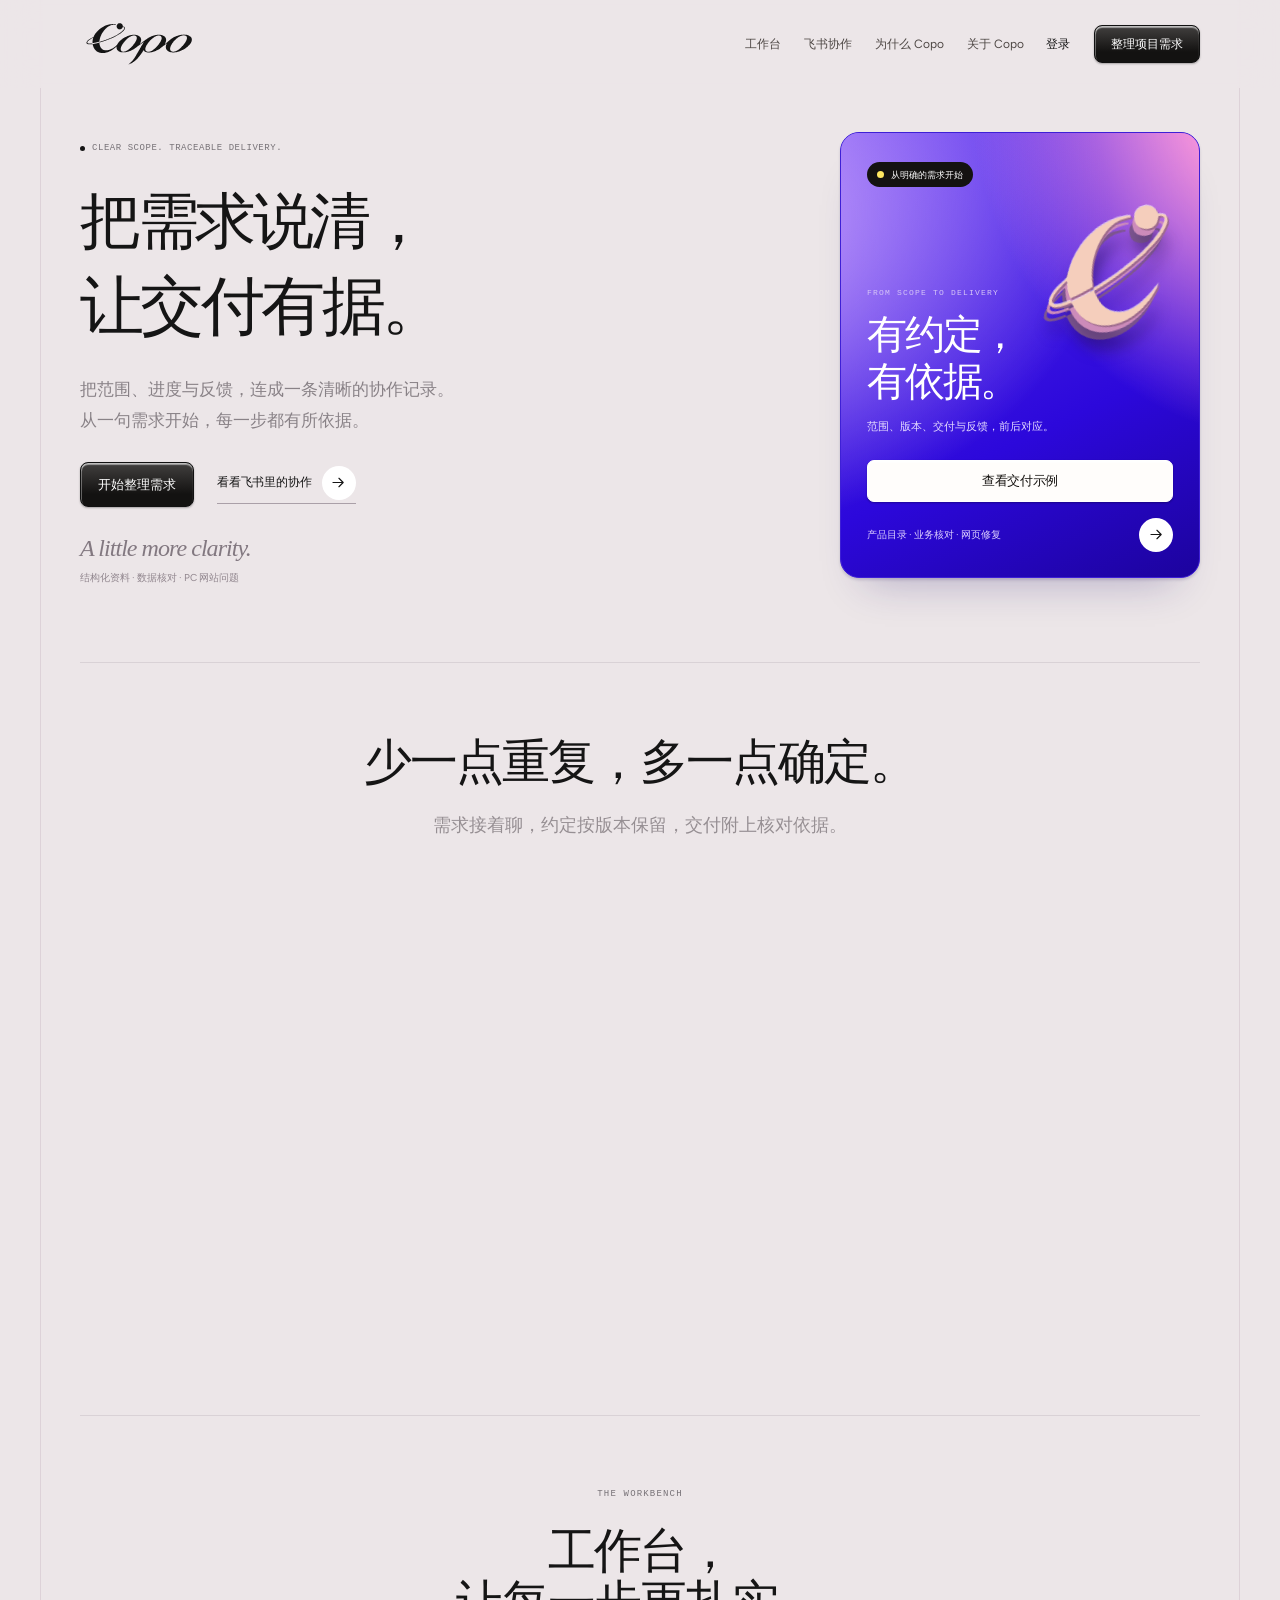
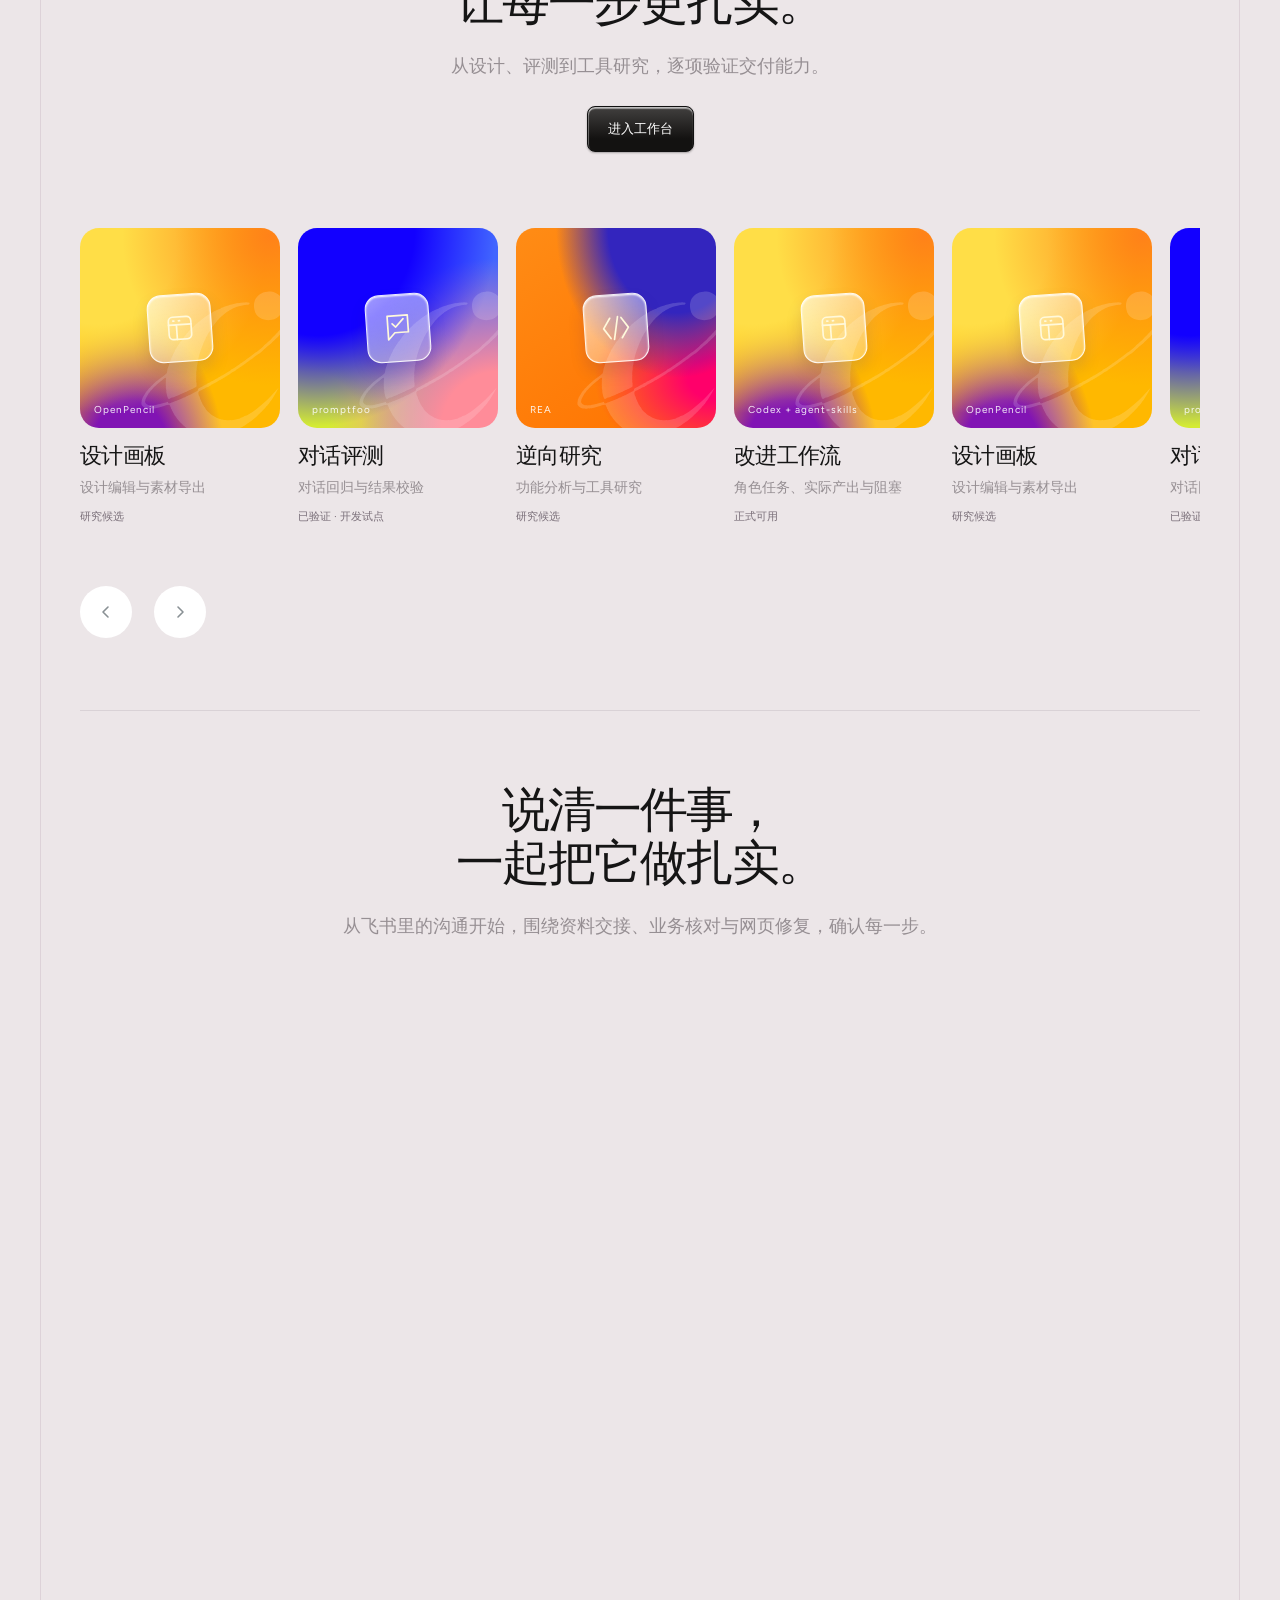
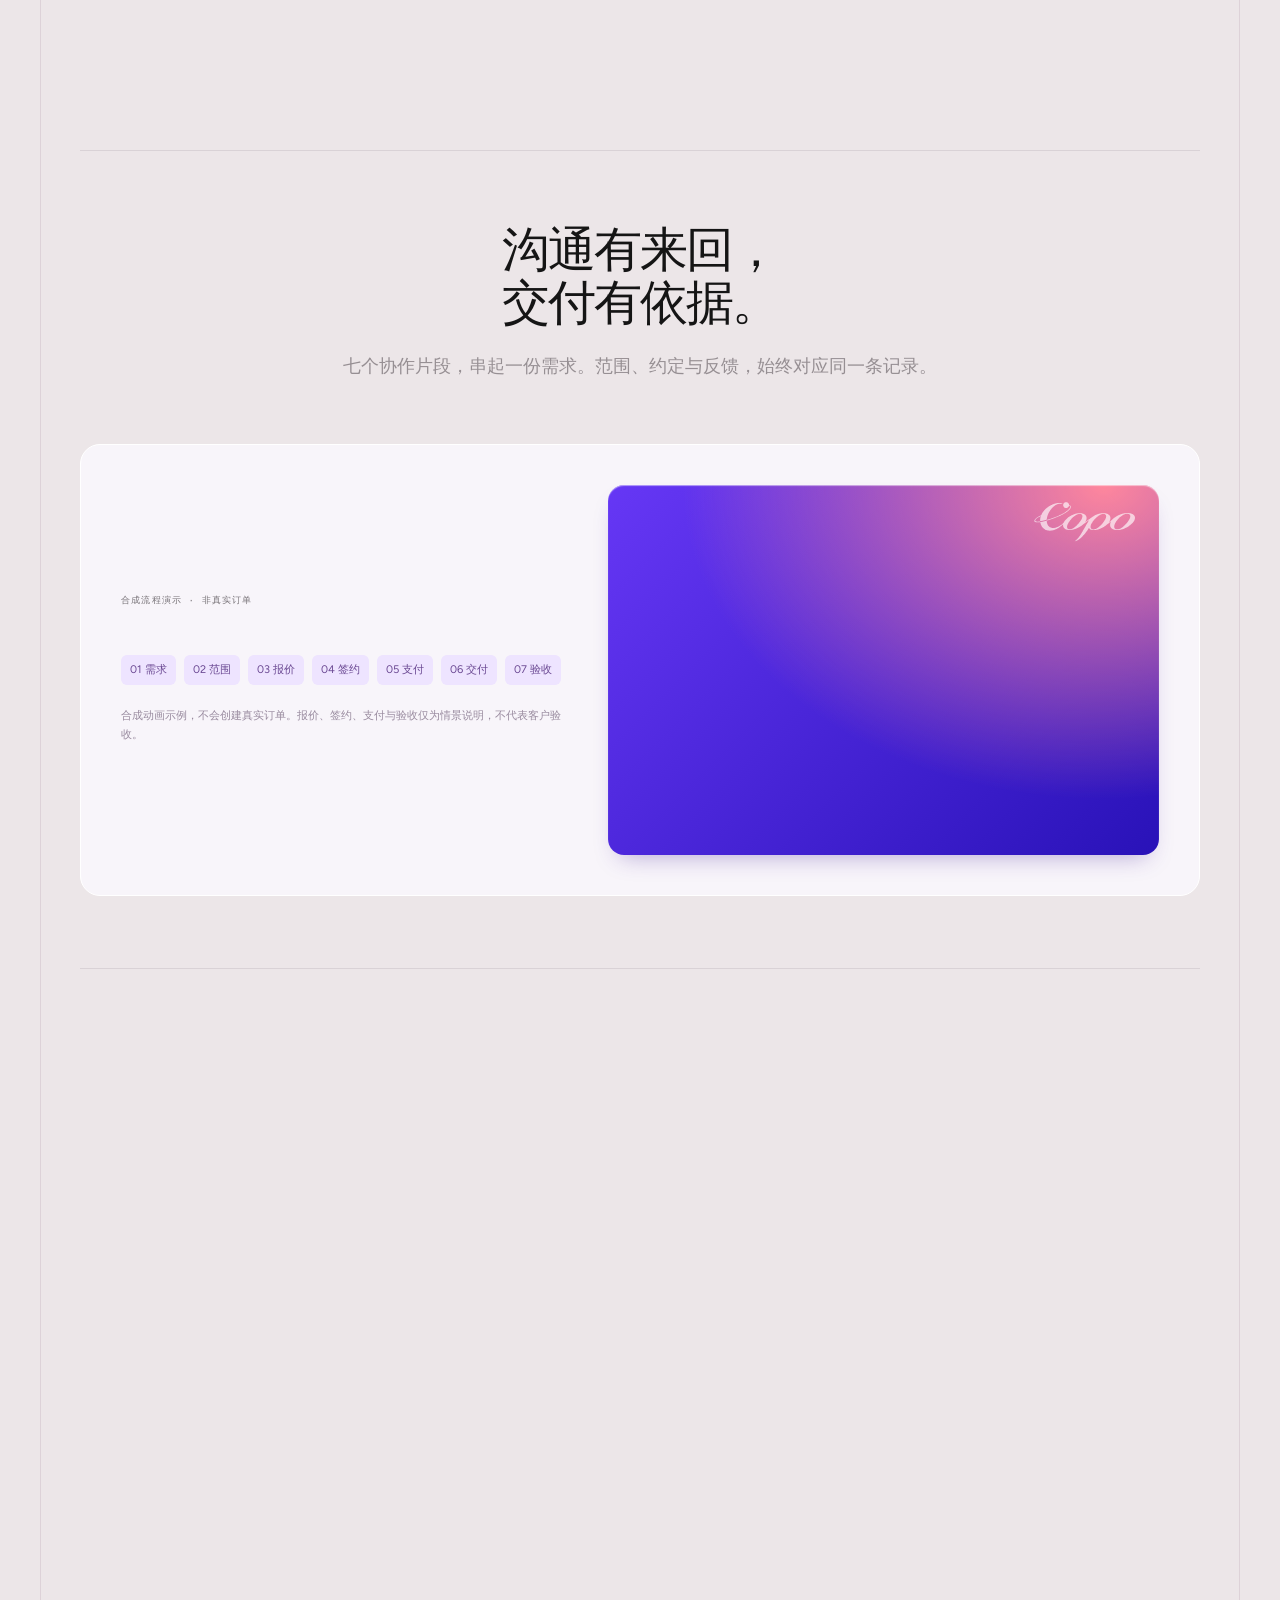
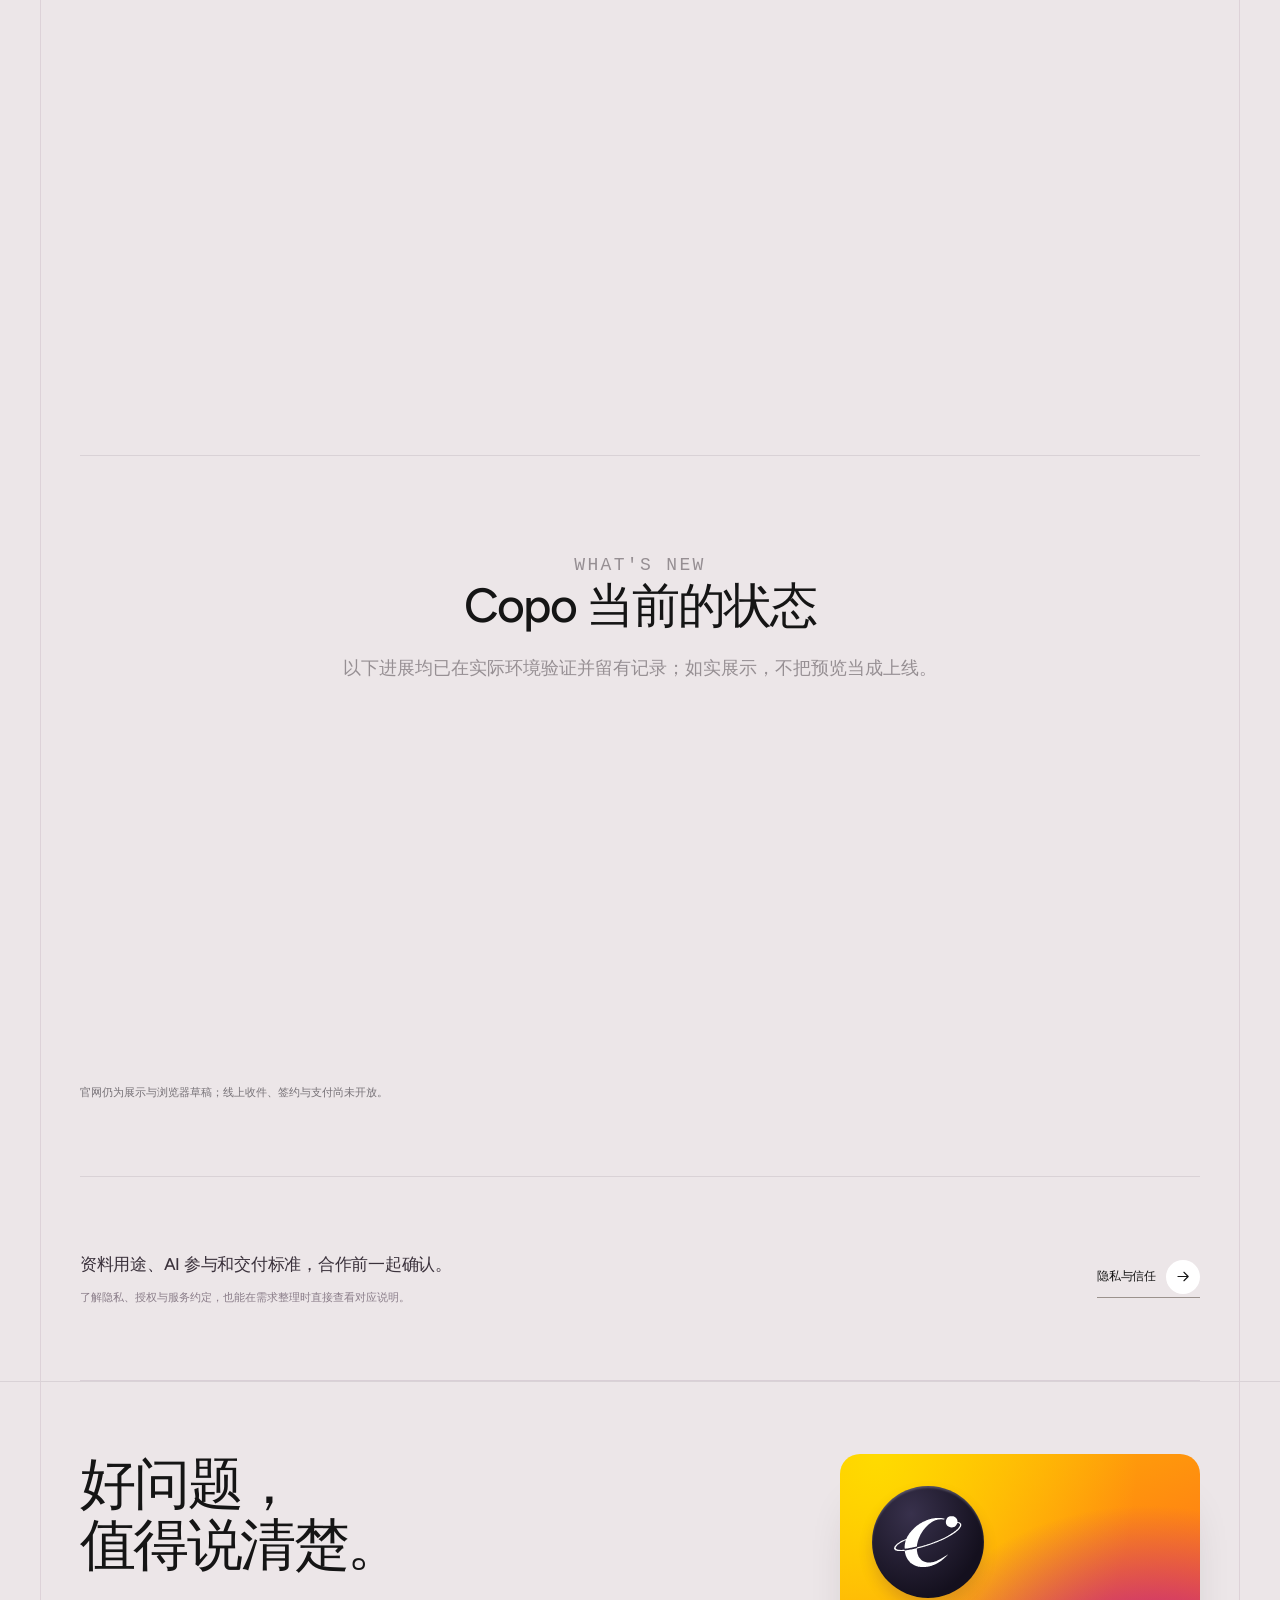
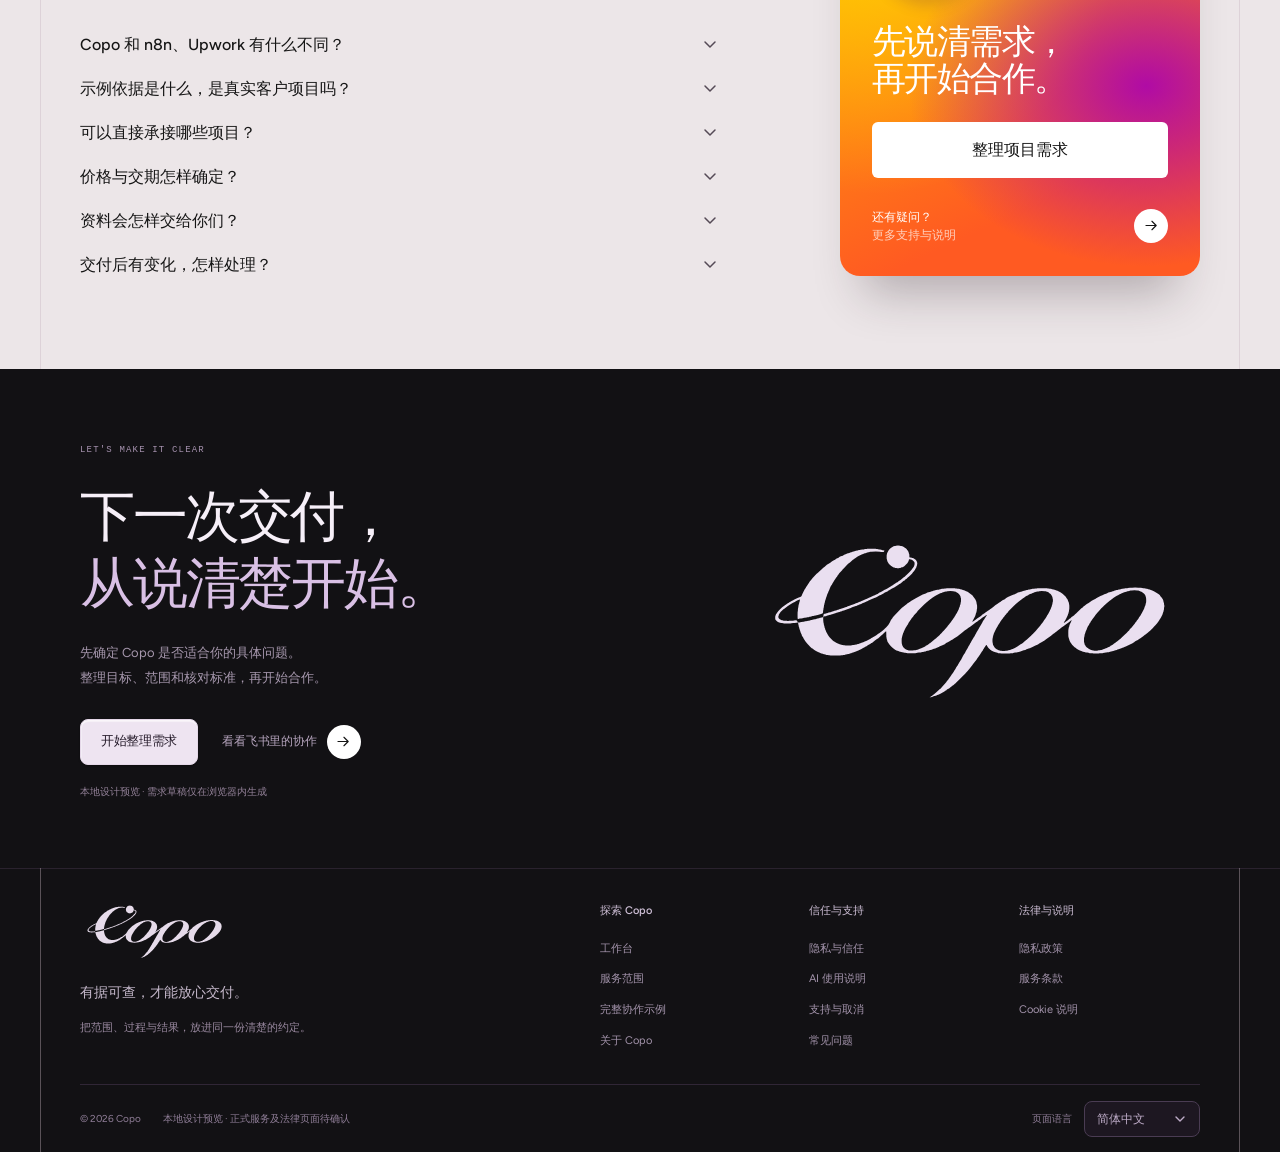
==== index.html @ 4f3a06bd "官网机器人隔离打磨副本首轮发布：防收录随机仓" ====
<!doctype html>
<html lang="zh-CN">
<head>
  <meta charset="utf-8">
  <meta name="viewport" content="width=device-width, initial-scale=1">
  <meta name="description" content="在飞书里澄清需求、确认范围、跟进交付与反馈。了解 Copo 的基本功能、协作优势与专业交接示例。">
  <meta name="referrer" content="no-referrer">
  <meta name="robots" content="noindex, nofollow">
  <meta name="theme-color" content="#ece6e8">
  <meta http-equiv="Content-Security-Policy" content="default-src 'none'; script-src 'self'; style-src 'self'; font-src data:; img-src 'self'; connect-src 'self'; form-action 'none'; base-uri 'none'; object-src 'none'">
  <title>Copo · 从需求，到可核对的交付</title>
  <link rel="icon" href="favicon.svg?v=lunar-20261014" type="image/svg+xml">
  <link rel="stylesheet" href="tokens.css">
  <link rel="stylesheet" href="website.css">
  <script src="website-copy.js" defer></script>
  <script src="workbench-catalog.js" defer></script>
  <script src="website.js" defer></script>
  <script src="robot.js" defer></script>
  <link rel="stylesheet" href="robot-motion.css">
  <script src="robot-motion.js" defer></script>
  <script src="website-robot.js" defer></script>
</head>
<body data-page="home">
  <a class="skip-link" href="#main">跳到主要内容</a>
  <header id="site-header"></header>
  <main id="main" tabindex="-1"></main>
  <footer id="site-footer"></footer>
  <noscript><p>请启用 JavaScript 查看交互预览。此页面不会上传资料。</p></noscript>
</body>
</html>
---- tokens.css ----
/* Copo 共享设计令牌 · 唯一源文件（界面重设计方案 §5.1）
 *
 * 语义变量只定义名称与回退值；站点主题赋值由各站点主题文件完成：
 *   - 管理台：life/web/console.css（绿色工具风，值迁移自 style.css）
 *   - 官网：life/website/website.css（paper/ink 编辑风）
 *   - 工作台：life/workbench/web/workbench.css（阶段 6 改引本文件）
 * 路由暴露：管理台 /assets/tokens.css、官网 /tokens.css（白名单）、工作台复用 /assets/tokens.css。
 * 旧变量名别名仅为兼容期保留；全部页面切换到新层后删除别名块（打磨计划阶段 6）。 */

:root {
  /* 形状与层次 */
  --copo-radius: 10px;
  --copo-radius-lg: 16px;
  --copo-shadow: 0 10px 32px rgba(32, 46, 43, 0.026);

  /* 字与间距（4/8/12/16/24/32） */
  --copo-font:
    -apple-system, BlinkMacSystemFont, "PingFang SC", "Segoe UI",
    "Microsoft YaHei", sans-serif;
  --copo-space-1: 4px;
  --copo-space-2: 8px;
  --copo-space-3: 12px;
  --copo-space-4: 16px;
  --copo-space-5: 24px;
  --copo-space-6: 32px;

  /* 语义色（回退值=管理台当前值；站点主题文件显式赋值覆盖） */
  --copo-bg: #f5f6f2;
  --copo-surface: #ffffff;
  --copo-ink: #202e2b;
  --copo-muted: #77807a;
  --copo-line: #e1e5dc;
  --copo-accent: #246b54;
  --copo-accent-soft: #e7f2e9;
  --copo-ok: #246b54;
  --copo-warn: #956b27;
  --copo-danger: #a34d41;

  /* 断点参考（CSS 变量不可用于媒体查询，仅供文档说明）：
     主断点 900px；管理台次级 560px、宽屏 1600px；官网保留 900/380。 */
}

/* 兼容别名：旧变量名 → 语义令牌。
 * 本文件先于旧样式层加载，旧层内同名声明会按原值生效；别名服务于
 * 只加载新层的改造页（打磨计划阶段 4 起逐页切换）。 */
:root {
  --bg: var(--copo-bg);
  --paper: var(--copo-surface);
  --ink: var(--copo-ink);
  --muted: var(--copo-muted);
  --line: var(--copo-line);
  --green: var(--copo-accent);
  --mint: var(--copo-accent-soft);
  --amber: var(--copo-warn);
  --red: var(--copo-danger);
  --shadow: var(--copo-shadow);
}
---- website.css ----
:root {
  --paper: #ece8e7;
  --ink: #131211;
  --muted: #65605e;
  --line: #d8d2cf;
  --surface: #e5e0de;
  --accent: #4821be;
  --accent-soft: #e9e0fb;
  --button: #141313;
  --radius: 22px;
  --display-serif: "Iowan Old Style", "Baskerville", "Songti SC", "STSong", Georgia, serif;
  font-family: "PingFang SC", "Microsoft YaHei", -apple-system, BlinkMacSystemFont, "Segoe UI", sans-serif;
  color: var(--ink);
  background: var(--paper);
  font-synthesis: none;
  line-height: 1.7;
  -webkit-font-smoothing: antialiased;
  scroll-behavior: smooth;
  scroll-padding-top: 104px;
}
* { box-sizing: border-box; }
body { margin: 0; min-width: 900px; }
button, input, textarea, select { font: inherit; }
button, a, input, textarea, select, summary { -webkit-tap-highlight-color: transparent; }
a { color: inherit; text-decoration: none; }
button, summary { cursor: pointer; }
button { color: inherit; }
button:disabled { cursor: default; }
p, h1, h2, h3, h4 { margin: 0; }
h1, h2, h3, h4 { font-weight: 600; }
p { text-wrap: pretty; }
svg { display: block; }
::selection { background: #e6e1ff; color: var(--ink); }
:focus-visible { outline: 3px solid #a99cff; outline-offset: 4px; }
[hidden] { display: none !important; }
.sr-only { position: absolute; width: 1px; height: 1px; padding: 0; margin: -1px; overflow: hidden; clip: rect(0, 0, 0, 0); white-space: nowrap; border: 0; }
.skip-link { position: fixed; left: 24px; top: -100px; z-index: 20; padding: 12px 20px; background: var(--button); color: white; }
.skip-link:focus { top: 10px; }
.container { width: calc(100% - 112px); max-width: 1240px; margin-inline: auto; }
.section-space { padding-block: 88px; }
.eyebrow, .small-label { font-size: 11px; font-weight: 500; letter-spacing: .11em; line-height: 1.5; }
.eyebrow { margin-bottom: 22px; color: var(--muted); }
h2 { font-size: clamp(31px, 2.8vw, 39px); line-height: 1.45; letter-spacing: -.035em; }
.fine { color: var(--muted); font-size: 12px; line-height: 1.8; }
.button { display: inline-flex; align-items: center; justify-content: center; gap: 24px; min-height: 46px; padding: 11px 20px; border: 1px solid var(--button); border-radius: 7px; color: white; background: var(--button); font-size: 14px; font-weight: 500; white-space: nowrap; transition: background .18s, border-color .18s; }
.button:hover { background: #11121a; border-color: #11121a; }
.button-outline { color: #464955; border-color: #dddfe7; background: #fff; }
.button-outline:hover { background: var(--surface); border-color: #c7c9d4; }
.button span[aria-hidden] { font-size: 18px; font-weight: 400; }
.text-link { display: inline-flex; align-items: center; gap: 16px; font-size: 14px; font-weight: 500; padding-bottom: 3px; border-bottom: 1px solid #d2d3de; transition: color .18s; }
.text-link:hover { color: var(--accent); border-color: var(--accent); }
.text-link span { font-size: 19px; }
.brand { display: inline-flex; align-items: center; gap: 8px; font-family: -apple-system, BlinkMacSystemFont, "Segoe UI", sans-serif; font-size: 28px; line-height: 1; font-weight: 650; letter-spacing: -1.2px; }
.brand svg { width: 33px; height: 33px; }
.site-console-link { display: inline-flex; align-items: center; gap: 6px; font-size: 13px; white-space: nowrap; }
.site-console-link:hover { color: var(--accent); }
.site-console-link[aria-current="page"] { color: var(--accent); }
.site-login-link { padding: 8px 4px; font-size: 12px; white-space: nowrap; }
.site-login-link:hover, .site-login-link[aria-current="page"] { color: var(--accent); text-decoration: underline; text-underline-offset: 5px; }
.site-login { display: grid; grid-template-columns: minmax(0, 1fr) 420px; gap: 64px; align-items: start; padding-block: 26px 88px; min-height: calc(100vh - 88px); }
/* 统一的二级页返回条：内容页由 website.js 注入，登录页写在静态标记里，样式一致。 */
.page-back { margin: 0; padding-top: 26px; font-size: 13px; }
.page-back a { display: inline-flex; align-items: center; gap: 8px; color: var(--muted); }
.page-back a::before { content: "←"; }
.page-back a:hover { color: var(--ink); }
.page-back + .inner-hero, .page-back + .legal-hero { padding-top: 40px; }
.site-login > .page-back { padding-top: 0; margin-bottom: 34px; }
.site-login-intro h1 { font-size: clamp(36px, 3.6vw, 52px); line-height: 1.4; letter-spacing: -.04em; white-space: pre-line; }
.site-login-description { max-width: 390px; margin-block: 24px 32px; color: var(--muted); font-size: 15px; line-height: 1.9; }
.site-login-card { padding: 32px; border: 1px solid var(--line); border-radius: var(--radius); background: #fff; box-shadow: 0 16px 48px #23242f06; }
.site-login-badge { display: inline-block; padding: 3px 8px; border-radius: 4px; background: var(--accent-soft); color: var(--accent); font-size: 12px; }
.site-login-card h2 { margin-block: 18px 8px; font-size: 24px; line-height: 1.5; }
.site-login-card .login-intro, .site-login-card .login-status { margin-bottom: 24px; color: var(--muted); font-size: 13px; line-height: 1.8; }
.site-login-card label { display: block; margin-bottom: 8px; font-size: 13px; font-weight: 500; }
.site-login-card input { display: block; width: 100%; min-height: 44px; margin-bottom: 20px; padding: 10px 12px; border: 1px solid #d9d9e2; border-radius: 7px; color: var(--ink); background: #fff; font: inherit; font-size: 14px; }
.site-login-card input:disabled { background: var(--surface); }
.site-login-card .login-button { width: 100%; min-height: 44px; padding: 10px 16px; border: 1px solid var(--button); border-radius: 7px; color: #fff; background: var(--button); font: inherit; font-size: 14px; cursor: pointer; }
.site-login-card .login-button:hover:not(:disabled) { background: #11121a; }
.site-login-card .login-button:disabled { opacity: .65; cursor: not-allowed; }
.site-login-card .login-button.secondary { color: var(--ink); background: #fff; border-color: var(--line); }
.site-login-card .login-button.secondary:hover:not(:disabled) { background: var(--surface); }
.site-login-card .login-setup { margin-top: 20px; }
.site-login-card .login-setup p { margin: 0; font-size: 12px; line-height: 1.8; color: #70666e; overflow-wrap: anywhere; }
.site-login-card .login-recheck { margin-top: 6px; padding: 0; border: 0; background: transparent; color: #4e4058; font: inherit; font-size: 12px; text-decoration: underline; text-underline-offset: 4px; cursor: pointer; }
.site-login-card .login-recheck:hover { color: #171219; }
.site-login-card .login-recheck:disabled { opacity: .6; cursor: wait; }
.site-login-card .login-error, .site-login-card .login-status.is-error { color: #a43e38; font-size: 13px; line-height: 1.8; margin-bottom: 16px; }
.site-login-card .login-footnote { margin-top: 24px; padding-top: 20px; border-top: 1px solid var(--line); font-size: 12px; color: var(--muted); }
#site-header { position: sticky; top: 0; z-index: 10; background: rgba(255, 255, 255, .95); backdrop-filter: blur(16px); border-bottom: 1px solid var(--line); }
.header-inner { height: 80px; display: flex; align-items: center; justify-content: space-between; gap: 24px; }
.header-inner nav { display: flex; align-items: center; gap: 27px; font-size: 13px; margin-left: 30px; }
.header-inner nav a { padding-block: 12px; color: var(--muted); }
.header-inner nav a:hover, .header-inner nav a[aria-current] { color: var(--ink); }
.header-actions { display: flex; gap: 21px; align-items: center; }
.header-actions .button { min-height: 39px; padding: 8px 15px; font-size: 12px; gap: 22px; }
.preview-pill { display: flex; align-items: center; gap: 6px; color: var(--muted); font-size: 11px; white-space: nowrap; }
.preview-pill i, .art-dot { display: inline-block; width: 5px; height: 5px; border-radius: 50%; background: var(--accent); }
.hero { display: grid; grid-template-columns: 1.18fr 1fr; gap: 56px; align-items: center; padding-block: 81px 68px; min-height: 586px; }
.hero .eyebrow { margin-bottom: 26px; }
.hero h1 { font-size: clamp(49px, 4.25vw, 63px); line-height: 1.4; letter-spacing: -.052em; font-weight: 610; white-space: nowrap; }
.hero h1 span { color: #5d6070; }
.hero-intro { margin-top: 25px; max-width: 450px; font-size: 15px; line-height: 1.95; color: var(--muted); }
.hero-actions { display: flex; gap: 12px; margin-top: 31px; }
.hero-foot { font-size: 11px; margin-top: 21px; color: var(--muted); }
.hero-preview { margin: 0; position: relative; min-width: 0; height: 410px; }
.hero-preview::before { content: ""; position: absolute; inset: 26px -12px 31px -20px; background: radial-gradient(ellipse at 70% 70%, #eeecfc, #f7f8fb 70%, #ffffff00); border-radius: 28px; }
.hero-window { position: absolute; top: 34px; left: 0; width: calc(100% - 26px); border: 1px solid #dedfe8; background: #fff; border-radius: var(--radius); box-shadow: 0 16px 45px -20px #29223c30, 0 2px 5px #20233106; overflow: hidden; }
.hero-window-bar { display: flex; align-items: center; gap: 15px; height: 47px; padding: 0 17px; border-bottom: 1px solid var(--line); background: #fcfcfe; font-size: 10px; color: var(--muted); }
.mini-brand { display: flex; align-items: center; gap: 4px; font: 600 16px/1 -apple-system, BlinkMacSystemFont, sans-serif; color: #525361; }
.mini-brand svg { width: 21px; height: 21px; }
.hero-window-bar > i { margin-left: auto; font-size: 19px; font-style: normal; letter-spacing: 2px; }
.hero-window-layout { display: grid; grid-template-columns: 48px 1fr; }
.hero-dock { padding: 17px 7px; border-right: 1px solid var(--line); background: #fafbfc; display: flex; flex-direction: column; gap: 12px; }
.hero-dock > span { display: grid; place-items: center; height: 32px; color: #a3a5b3; border-radius: 6px; }
.hero-dock > .active { background: var(--accent-soft); color: var(--accent); }
.hero-dock svg { width: 20px; height: 20px; }
.hero-window-main { padding: 23px 22px 42px; min-width: 0; }
.hero-task-heading { display: flex; align-items: center; gap: 10px; justify-content: space-between; }
.hero-task-heading .small-label { font-size: 8px; color: var(--muted); letter-spacing: .05em; }
.hero-status { background: var(--accent-soft); color: var(--muted); border: 1px solid #e7e2fb; font-size: 8px; padding: 3px 7px; border-radius: 4px; white-space: nowrap; }
.hero-window-main h2 { font-size: 20px; font-weight: 600; letter-spacing: -.035em; margin: 15px 0 20px; }
.hero-field-list { border: 1px solid var(--line); border-radius: 7px; overflow: hidden; }
.hero-field-list > div { display: grid; grid-template-columns: 69px 1fr; gap: 9px; padding: 10px 12px; border-bottom: 1px solid var(--line); font-size: 9px; line-height: 1.7; }
.hero-field-list > div:last-child { border: 0; }
.hero-field-list span { color: var(--muted); }
.hero-field-list strong { color: #696b7a; font-weight: 400; }
.hero-mini-progress { display: flex; gap: 0; margin-top: 22px; max-width: 160px; }
.hero-mini-progress > span { flex: 1; font-size: 8px; color: #c2c3cc; padding-bottom: 5px; border-bottom: 2px solid #eeeff3; }
.hero-mini-progress > .active { color: var(--accent); border-color: var(--accent); }
.hero-confirm-card { position: absolute; width: 223px; right: -9px; top: 227px; border: 1px solid #dadce7; border-radius: 9px; overflow: hidden; background: white; box-shadow: 0 14px 30px -13px #29223c30; }
.hero-confirm-bar { display: flex; align-items: center; gap: 6px; min-height: 35px; padding: 7px 12px; border-bottom: 1px solid #e4dffa; background: #efebfd; color: var(--muted); font-size: 9px; }
.app-icon { display: grid; place-items: center; width: 17px; height: 17px; padding: 2px; color: #fff; background: var(--accent); border-radius: 4px; }
.app-icon svg { width: 13px; height: 13px; }
.hero-confirm-bar > span:last-child { margin-left: auto; font-size: 13px; }
.hero-confirm-body { padding: 16px; }
.hero-confirm-body h3 { font-size: 13px; font-weight: 550; margin-bottom: 12px; }
.hero-confirm-body p { display: flex; gap: 7px; align-items: center; font-size: 9px; color: var(--muted); padding-block: 6px; }
.confirm-checkbox { width: 10px; height: 10px; border: 1px solid #dddce8; border-radius: 3px; }
.confirm-index { margin-left: auto; color: #c4c5ce; font-size: 8px; }
.hero-preview figcaption { position: absolute; left: 12px; bottom: 0; font-size: 9px; color: var(--muted); letter-spacing: .025em; }
.principle-ribbon { display: flex; align-items: center; gap: 45px; padding-block: 21px; border-block: 1px solid var(--line); font-size: 12px; color: var(--muted); }
.principle-ribbon > span { display: inline-flex; align-items: center; gap: 9px; }
.ribbon-icon { font-size: 20px; color: #999ba9; line-height: 1; }
.principle-ribbon .ribbon-last { margin-left: auto; font-size: 10px; color: var(--muted); }
.section-top { display: flex; justify-content: space-between; gap: 40px; align-items: flex-end; margin-bottom: 38px; }
.section-top > p { width: 370px; max-width: 37%; font-size: 14px; line-height: 1.95; color: var(--muted); padding-bottom: 4px; }
.showcase { padding-top: 81px; }
.showcase-board { display: flex; border: 1px solid #e1e3eb; border-radius: var(--radius); overflow: hidden; background: #fff; box-shadow: 0 18px 50px -30px #36334322; min-height: 411px; }
.board-rail { width: 182px; flex-shrink: 0; padding: 26px 18px; background: #fafbfc; border-right: 1px solid var(--line); display: flex; flex-direction: column; }
.board-wordmark { display: flex; align-items: center; gap: 5px; font: 600 21px/1 -apple-system, BlinkMacSystemFont, sans-serif; letter-spacing: -.8px; }
.board-wordmark svg { width: 26px; height: 26px; }
.board-rail-caption { font-size: 10px; color: var(--muted); margin: 22px 10px 14px; }
.board-navigation { display: grid; gap: 5px; }
.board-navigation > span { display: flex; align-items: center; gap: 12px; border-radius: 6px; font-size: 11px; padding: 9px 10px; color: var(--muted); }
.board-navigation .selected { background: var(--accent-soft); color: var(--accent); }
.board-navigation i { font-style: normal; font-size: 9px; opacity: .7; }
.rail-bottom { margin-top: auto; display: flex; gap: 7px; align-items: center; font-size: 10px; color: var(--muted); padding-left: 10px; }
.board-main { flex: 1; padding: 29px 32px 21px; min-width: 0; }
.board-heading { display: flex; justify-content: space-between; align-items: center; gap: 16px; margin-bottom: 25px; }
.board-heading small { font-size: 10px; color: var(--muted); }
.board-heading h3 { margin-top: 6px; font-size: 18px; font-weight: 550; letter-spacing: -.025em; }
.board-status { font-size: 9px; color: var(--muted); white-space: nowrap; }
.board-content { display: grid; grid-template-columns: 1.55fr 1fr; gap: 24px; align-items: start; }
.sample-document { border: 1px solid var(--line); border-radius: 8px; overflow: hidden; background: #fff; }
.document-header { padding: 15px 17px; display: flex; gap: 9px; align-items: center; }
.file-icon { background: #f5f4fc; color: #9485ce; padding: 6px; border-radius: 5px; }
.file-icon svg { width: 20px; height: 20px; }
.document-header strong { font-size: 12px; font-weight: 500; color: var(--muted); }
.sample-document table { width: 100%; border-collapse: collapse; font-size: 11px; }
.sample-document th { text-align: left; background: #fafbfc; color: var(--muted); font-size: 10px; font-weight: 400; }
.sample-document th, .sample-document td { padding: 10px 17px; border-top: 1px solid #edeef3; }
.sample-document td:first-child, .sample-document td:nth-child(2) { font-variant-numeric: tabular-nums; }
.sample-document td { color: var(--muted); }
.duplicate-row { background: #faf9ff; }
.sample-document .duplicate-row td { color: var(--muted); }
.document-summary { display: flex; justify-content: space-between; gap: 16px; padding: 15px 17px; border-top: 1px solid var(--line); }
.document-summary span { display: block; font-size: 10px; color: var(--muted); }
.document-summary strong { font-size: 13px; font-weight: 550; line-height: 1.7; }
.document-summary strong small { font-size: 10px; font-weight: 400; }
.checklist { padding: 6px 0; }
.checklist > p { color: var(--muted); margin-bottom: 15px; }
.checklist > div:not(.rule-note) { font-size: 12px; color: var(--muted); display: flex; align-items: center; gap: 9px; padding-block: 8px; }
.checklist > div span { color: #a398d1; font-size: 16px; }
.rule-note { border-top: 1px solid var(--line); margin-top: 14px; padding-top: 15px; font-size: 11px; line-height: 1.9; color: var(--muted); }
.board-bottom { display: flex; justify-content: space-between; border-top: 1px solid var(--line); padding-top: 14px; margin-top: 25px; font-size: 10px; color: var(--muted); }
.services-section, .faq-section { background: var(--surface); border-block: 1px solid var(--line); }
.service-grid { display: grid; grid-template-columns: repeat(3, 1fr); gap: 20px; }
.service-card { display: flex; flex-direction: column; background: white; padding: 28px; border: 1px solid var(--line); border-radius: var(--radius); }
.service-card-top { display: flex; justify-content: space-between; align-items: center; color: var(--muted); margin-bottom: 24px; }
.service-icon { display: grid; place-items: center; width: 42px; height: 42px; border: 1px solid #e9e6f8; background: #f8f7fe; border-radius: 9px; color: #9c8dd3; }
.service-icon svg { width: 24px; height: 24px; }
.service-card h3 { font-size: 22px; font-weight: 550; letter-spacing: -.035em; margin-bottom: 15px; }
.service-card > p { font-size: 13px; line-height: 1.95; color: var(--muted); min-height: 76px; }
.deliver { padding-block: 20px; margin-top: 18px; border-top: 1px solid var(--line); }
.deliver > span { color: var(--muted); font-size: 11px; }
.deliver p { color: var(--muted); font-size: 12px; line-height: 1.95; margin-top: 7px; }
.scope-details { font-size: 11px; border-top: 1px solid var(--line); margin-bottom: 21px; }
summary { list-style: none; }
summary::-webkit-details-marker { display: none; }
.scope-details summary, .faq-list summary { display: flex; justify-content: space-between; align-items: center; gap: 20px; }
.scope-details summary { padding-block: 12px; color: var(--muted); }
.scope-details summary > span { font-size: 17px; }
.scope-details p { line-height: 1.95; padding-bottom: 12px; color: var(--muted); }
.scope-details[open] > summary > span, .faq-list details[open] > summary > span { transform: rotate(45deg); }
.service-card .text-link { margin-top: auto; align-self: flex-start; font-size: 12px; }
.process-tabs { display: grid; grid-template-columns: repeat(4, 1fr); gap: 0; border: 1px solid var(--line); border-radius: 9px; overflow: hidden; background: #fafbfc; }
.process-tabs button { display: flex; align-items: center; gap: 12px; border: 0; border-right: 1px solid var(--line); background: transparent; padding: 18px 22px; font-size: 14px; color: var(--muted); }
.process-tabs button:last-child { border-right: 0; }
.process-tabs button[aria-selected="true"] { background: var(--accent-soft); color: var(--accent); }
.process-tabs button > span { font-size: 10px; opacity: .65; }
.process-tabs button > i { margin-left: auto; font-size: 17px; font-style: normal; }
.process-panel { display: grid; grid-template-columns: 1.12fr 1fr; gap: 60px; padding: 40px 0 0; }
.step-copy { padding: 24px 28px; }
.step-number { display: block; color: #b1b3bf; font-size: 11px; letter-spacing: .1em; margin-bottom: 15px; }
.step-copy h3 { font-size: 25px; line-height: 1.55; font-weight: 550; letter-spacing: -.035em; margin-bottom: 17px; }
.step-copy p { font-size: 14px; color: var(--muted); line-height: 1.95; }
.step-copy ul { margin: 19px 0 0; padding: 0; list-style: none; font-size: 12px; color: var(--muted); display: flex; flex-wrap: wrap; gap: 9px 21px; }
.step-copy li::before { content: "✓"; margin-right: 7px; color: #a096cb; }
.step-example { padding: 28px; border: 1px solid var(--line); border-radius: var(--radius); background: #fafbfc; }
.step-example-top { display: flex; justify-content: space-between; align-items: center; color: #a0a2ae; }
.step-example-top .small-label { font-size: 10px; letter-spacing: .02em; }
.step-example h4 { font-size: 19px; font-weight: 550; margin: 20px 0 13px; }
.step-example > p { font-size: 12px; line-height: 1.95; color: var(--muted); }
.step-track { display: flex; margin: 26px 0 13px; align-items: center; }
.step-track span { flex: 1; border-bottom: 1px solid #e4e5ec; padding-bottom: 10px; font-size: 10px; color: #b2b4bf; }
.step-track .current { color: var(--accent); border-color: var(--accent); font-weight: 600; }
.step-example > p.fine { font-size: 10px; }
.trust-section { background: #f8f9fb; border-block: 1px solid var(--line); }
.trust-inner { display: grid; grid-template-columns: 1.35fr 1fr; gap: 85px; padding-block: 70px; align-items: center; }
.trust-inner h2 { font-size: clamp(29px, 2.45vw, 35px); line-height: 1.6; font-weight: 550; }
.trust-inner > div:first-child > p:not(.eyebrow) { color: var(--muted); font-size: 13px; max-width: 460px; margin-top: 23px; line-height: 1.95; }
.trust-inner .text-link { margin-top: 27px; }
.trust-art { border: 1px solid var(--line); border-radius: var(--radius); background: white; padding: 25px 30px; }
.trust-symbol { width: 42px; height: 42px; border: 1px solid #e8e5f6; border-radius: 9px; background: #f7f5ff; color: #9b8bd7; display: grid; place-items: center; }
.trust-symbol svg { width: 28px; height: 28px; }
.trust-points { margin-top: 13px; }
.trust-points p { display: flex; align-items: center; gap: 12px; font-size: 12px; color: var(--muted); padding-block: 13px; border-bottom: 1px solid #eff0f4; }
.trust-points p:last-child { border: 0; padding-bottom: 0; }
.trust-points p > span { color: #a69cd1; }
.quote { display: grid; grid-template-columns: 1fr 1fr; gap: 90px; align-items: center; }
.quote > div:last-child > p { color: var(--muted); font-size: 14px; line-height: 2; }
.quote > div:last-child > p.fine { margin: 17px 0 25px; font-size: 11px; }
.faq-inner { display: grid; grid-template-columns: 1fr 1.36fr; gap: 85px; }
.faq-inner h2 { font-size: 32px; max-width: 320px; }
.faq-list details { border-bottom: 1px solid #e0e2e9; }
.faq-list details:first-child { border-top: 1px solid #e0e2e9; }
.faq-list summary { padding: 23px 0; font-size: 14px; color: #606473; }
.faq-list summary span { color: #a2a5b1; font-size: 22px; font-weight: 300; transition: transform .18s; }
.faq-list details p { padding: 0 30px 24px 0; color: var(--muted); font-size: 13px; line-height: 1.95; }
.inquiry-section { display: grid; grid-template-columns: 1fr 1.28fr; gap: 90px; padding-block: 96px; }
.inquiry-lead { font-size: 15px; line-height: 2; color: var(--muted); margin: 22px 0 38px; }
.inquiry-intro h3 { font-size: 16px; margin-bottom: 12px; }
.inquiry-intro > p:not(.inquiry-lead) { font-size: 12px; color: var(--muted); line-height: 1.95; }
.inquiry-state { display: flex; align-items: flex-start; gap: 8px; padding: 18px 0; margin-block: 16px 12px; border-block: 1px solid var(--line); }
.inquiry-state .art-dot { margin-top: 8px; flex-shrink: 0; }
.inquiry-intro > .text-link { font-size: 12px; }
#inquiry-form { padding: 31px; border: 1px solid var(--line); border-radius: var(--radius); background: white; box-shadow: 0 15px 40px -30px #25283820; }
#inquiry-form > label { display: block; font-size: 12px; color: var(--muted); margin-bottom: 19px; }
input:not([type="checkbox"]), textarea, select { display: block; width: 100%; color: var(--ink); background: #fcfcfd; border: 1px solid #e2e3eb; border-radius: 6px; padding: 10px 12px; margin-top: 8px; font-size: 12px; line-height: 1.8; }
input::placeholder, textarea::placeholder { color: #b0b2be; opacity: 1; }
textarea { resize: vertical; }
.field-required { float: right; color: var(--muted); font-size: 9px; }
#inquiry-form > label.consent { display: flex; gap: 10px; color: var(--muted); font-size: 11px; align-items: flex-start; }
.consent input { width: 13px; height: 13px; margin: 3px 0 0; accent-color: var(--accent); flex-shrink: 0; }
.form-actions { display: flex; gap: 9px; align-items: center; flex-wrap: wrap; }
.form-actions .button { padding: 10px 14px; min-height: 42px; font-size: 11px; gap: 15px; }
.reset-button { border: 0; background: transparent; margin-left: auto; font-size: 10px; color: var(--muted); padding: 8px; }
#inquiry-form > p.fine { font-size: 10px; margin-top: 16px; }
.form-result { color: var(--accent); font-size: 11px; line-height: 1.9; margin-top: 12px; }
#copy-area { margin-top: 20px; }
#inquiry-json { font-family: ui-monospace, "SFMono-Regular", Menlo, monospace; font-size: 11px; }
#site-footer { border-top: 1px solid var(--line); background: #fafbfc; padding-top: 51px; }
.footer-main { display: grid; grid-template-columns: 1.1fr 1.45fr; gap: 100px; padding-bottom: 47px; }
.footer-brand .brand { font-size: 27px; }
.footer-brand .brand svg { width: 31px; height: 31px; }
.footer-brand .footer-tagline { font-size: 15px; color: #767a89; margin-top: 22px; }
.footer-brand > p:last-child { font-size: 11px; line-height: 1.95; color: var(--muted); max-width: 270px; margin-top: 12px; }
.footer-nav { display: grid; grid-template-columns: repeat(3, 1fr); gap: 28px; }
.footer-nav h2 { font-size: 11px; font-weight: 550; color: #747887; letter-spacing: 0; margin-bottom: 16px; }
.footer-nav a { display: block; font-size: 11px; color: var(--muted); padding-block: 5px; }
.footer-nav a:hover { color: var(--accent); }
.footer-bottom { display: flex; gap: 22px; align-items: center; border-top: 1px solid var(--line); min-height: 68px; color: var(--muted); font-size: 9px; }
.locale-label { margin-left: auto; display: flex; align-items: center; gap: 12px; }
.locale-label select { width: auto; margin: 0; padding: 5px 22px 5px 8px; background: transparent; color: var(--muted); font-size: 10px; }
.inner-hero { position: relative; padding-block: 80px 71px; border-bottom: 1px solid var(--line); }
.inner-hero h1 { font-size: 61px; line-height: 1.4; letter-spacing: -.05em; font-weight: 550; }
.inner-hero > p:last-of-type { max-width: 520px; color: var(--muted); font-size: 15px; line-height: 1.95; margin-top: 26px; }
.inner-mark { position: absolute; right: 70px; top: 91px; width: 172px; height: 172px; border: 1px solid #e6e3f1; border-radius: 28px; display: grid; place-items: center; background: #faf9ff; color: #c9c2e7; }
.inner-mark svg { width: 110px; height: 110px; }
.about-statement { display: grid; grid-template-columns: 1fr 1fr; gap: 110px; padding-top: 78px; align-items: center; }
.about-statement h2 { font-size: 32px; line-height: 1.6; }
.about-statement p { color: var(--muted); font-size: 14px; line-height: 2; }
.values-grid { display: grid; grid-template-columns: repeat(3, 1fr); gap: 22px; }
.values-grid article { padding: 31px; border: 1px solid var(--line); background: #fafbfc; border-radius: var(--radius); position: relative; }
.value-word { display: block; font-size: 43px; color: #b9b4d2; margin-bottom: 28px; letter-spacing: -.06em; }
.values-grid .small-label { position: absolute; right: 31px; top: 39px; color: #b0b3bf; }
.values-grid h2 { font-size: 20px; letter-spacing: -.025em; margin-bottom: 13px; }
.values-grid p { font-size: 12px; line-height: 1.95; color: var(--muted); }
.about-scope { display: grid; grid-template-columns: 1.3fr 1fr; gap: 95px; padding-bottom: 91px; align-items: center; }
.about-scope h2 { font-size: 30px; }
.about-scope > div:first-child p:not(.eyebrow) { color: var(--muted); font-size: 14px; line-height: 2; margin-top: 20px; }
.about-scope .button { margin-top: 27px; }
.scope-note { padding: 30px; border: 1px solid var(--line); border-radius: var(--radius); background: #fafbfc; }
.scope-note svg { width: 41px; height: 41px; color: #b3a9d8; margin-bottom: 19px; }
.scope-note p { color: var(--muted); font-size: 12px; line-height: 2; }
.trust-rows { margin-top: 16px; }
.trust-rows article { display: grid; grid-template-columns: 80px 1fr 205px; gap: 22px; align-items: start; border-bottom: 1px solid var(--line); padding-block: 42px; }
.trust-number { font-size: 28px; color: #b5b0cc; font-weight: 300; line-height: 1.5; }
.trust-rows h2 { font-size: 26px; margin-bottom: 15px; }
.trust-rows article p { font-size: 14px; line-height: 1.95; color: var(--muted); max-width: 660px; }
.trust-rows .text-link { align-self: center; justify-self: end; font-size: 12px; }
.trust-local { display: grid; grid-template-columns: 1.2fr 1fr; gap: 85px; }
.trust-local h2 { font-size: 28px; }
.trust-local > div p:not(.eyebrow) { color: var(--muted); font-size: 14px; line-height: 2; margin: 22px 0 24px; }
.trust-local .text-link { font-size: 12px; }
.trust-local aside { background: #fafbfc; border-radius: var(--radius); border: 1px solid var(--line); padding: 28px; }
.trust-local aside > span { color: #b1a9d2; font-size: 32px; line-height: 1.5; }
.trust-local h3 { font-size: 19px; margin: 15px 0; }
.trust-local aside p { font-size: 12px; color: var(--muted); line-height: 2; }
.legal-hero { padding-block: 67px 36px; border-bottom: 1px solid var(--line); }
.legal-hero .eyebrow { margin-bottom: 15px; }
.legal-hero h1 { font-size: 45px; line-height: 1.45; letter-spacing: -.04em; font-weight: 550; }
.legal-summary { font-size: 15px; color: var(--muted); margin-top: 18px; }
.legal-meta { display: flex; align-items: center; gap: 17px; color: var(--muted); font-size: 10px; margin-top: 26px; }
.draft-pill { padding: 4px 9px; border: 1px solid #e5e1f4; background: #f6f4fd; border-radius: 5px; color: var(--muted); }
.legal-layout { display: grid; grid-template-columns: 240px 1fr; gap: 76px; align-items: start; padding-block: 42px 91px; }
.legal-sidebar { position: sticky; top: 116px; padding-bottom: 24px; }
.legal-sidebar > p { color: var(--muted); margin-bottom: 18px; }
.legal-sidebar nav { display: grid; gap: 8px; border-left: 1px solid var(--line); padding-left: 18px; }
.legal-sidebar nav a { color: var(--muted); font-size: 11px; padding-block: 6px; line-height: 1.8; }
.legal-sidebar nav a:hover { color: var(--accent); }
.legal-sidebar > a { margin-top: 30px; font-size: 11px; }
.legal-notice { display: flex; gap: 13px; align-items: flex-start; padding: 20px 22px; border: 1px solid var(--line); background: #fafbfc; border-radius: var(--radius); margin-bottom: 33px; }
.legal-notice > span { color: #aaa2cd; font-size: 22px; line-height: 1.45; }
.legal-notice p { color: var(--muted); font-size: 12px; line-height: 2; }
.legal-content > section { padding-bottom: 29px; margin-bottom: 29px; border-bottom: 1px solid var(--line); }
.legal-content h2 { font-size: 20px; letter-spacing: -.02em; margin-bottom: 18px; font-weight: 550; }
.legal-content section p { font-size: 13px; line-height: 2.1; color: var(--muted); margin-top: 13px; }
.legal-related { display: flex; gap: 20px; flex-wrap: wrap; align-items: center; }
.legal-related .small-label { color: var(--muted); margin-right: auto; }
.legal-related a { font-size: 11px; color: var(--muted); display: flex; gap: 7px; }
.legal-related a:hover { color: var(--accent); }
@media (prefers-reduced-motion: reduce) {
  :root { scroll-behavior: auto; }
  *, *::before, *::after { transition: none !important; animation: none !important; }
}

/* Homepage: one complete sample task and four connected capability modules. */
.hero-rich { grid-template-columns: 1.04fr 1fr; gap: 52px; padding-block: 70px 60px; min-height: 668px; }
.hero-rich h1 { font-size: clamp(36px, 3.8vw, 55px); line-height: 1.48; white-space: nowrap; }
.hero-rich h1 .hero-title-accent { color: var(--ink); background: linear-gradient(transparent 86%, #e6e1fd 86%); }
.hero-badge { display: inline-flex; align-items: center; gap: 7px; margin-bottom: 22px; padding: 5px 10px; border: 1px solid #e9e5f6; border-radius: 6px; color: #8374bd; background: #fbfaff; font-size: 11px; }
.hero-badge > span { width: 5px; height: 5px; border-radius: 50%; background: var(--accent); }
.hero-rich .hero-intro { max-width: 510px; margin-top: 21px; font-size: 14px; line-height: 2; }
.hero-rich .hero-actions { margin-top: 25px; }
.hero-values { display: grid; grid-template-columns: repeat(3, 1fr); gap: 15px; padding-top: 23px; margin-top: 27px; border-top: 1px solid var(--line); }
.hero-values > div { display: flex; gap: 9px; min-width: 0; }
.hero-values > div > span { font-size: 9px; color: #b4aec8; margin-top: 3px; }
.hero-values strong { display: block; font-size: 12px; font-weight: 550; color: #515564; }
.hero-values small { display: block; margin-top: 6px; font-size: 10px; line-height: 1.9; color: var(--muted); }
.hero-scope { margin-top: 21px; font-size: 11px; color: var(--muted); }
.hero-case-preview { min-width: 0; position: relative; }
.case-preview-heading { display: flex; justify-content: space-between; gap: 18px; padding: 0 8px 14px; font-size: 10px; color: #8b889b; }
.case-preview-heading > span:last-child { letter-spacing: .04em; font-size: 9px; }
.case-preview-shell { position: relative; background: white; border: 1px solid #e1deeb; border-radius: 13px; box-shadow: 0 18px 65px -27px #4840603d, 0 2px 5px #40345705; overflow: hidden; }
.case-preview-shell::before { content: ""; position: absolute; top: 0; left: 0; right: 0; height: 2px; background: linear-gradient(90deg, #cbbffc, #ece7fb 60%, #fff); }
.case-preview-top { display: flex; gap: 16px; align-items: center; justify-content: space-between; padding: 18px 19px; border-bottom: 1px solid var(--line); background: #fdfdff; }
.case-synthetic-label { display: inline-flex; color: var(--muted); font-size: 9px; line-height: 1.6; }
.case-mini-tabs { display: grid; grid-template-columns: repeat(7, 1fr); border-bottom: 1px solid var(--line); padding: 0 13px; background: #fbfbfd; }
.case-mini-tabs button { background: transparent; border: 0; padding: 13px 2px 11px; font-size: 11px; color: var(--muted); position: relative; }
.case-mini-tabs button[aria-selected="true"] { color: var(--accent); }
.case-mini-tabs button[aria-selected="true"]::after { content: ""; position: absolute; inset: auto 10px 0; height: 2px; background: var(--accent); }
.hero-case-panel { min-height: 306px; padding: 22px; }
.compact-stage { display: flex; gap: 15px; justify-content: space-between; color: #9a93af; font-size: 9px; line-height: 1.8; }
.compact-stage > span:last-child { color: var(--muted); }
.compact-demo-view h3 { font-size: 21px; font-weight: 550; line-height: 1.6; letter-spacing: -.025em; margin: 14px 0 15px; }
.demo-message { border: 1px solid #e9e7f0; border-radius: 8px; background: #faf9ff; padding: 16px; }
.demo-message small { display: block; font-size: 9px; color: #8c81b8; margin-bottom: 8px; }
.demo-message p { color: var(--muted); font-size: 12px; line-height: 1.9; }
.compact-next { margin-top: 19px; font-size: 10px; color: var(--muted); line-height: 1.9; }
.compact-next > span { display: block; font-size: 9px; color: #9a92ab; margin-bottom: 4px; }
.case-preview-bottom { display: flex; gap: 15px; justify-content: space-between; align-items: center; border-top: 1px solid var(--line); padding: 12px 19px; background: #fdfdff; font-size: 9px; color: var(--muted); }
.demo-play-link { display: inline-flex; align-items: center; gap: 9px; border: 0; padding: 4px 0; background: transparent; color: var(--accent); font-size: 11px; }
.modules-section { padding-bottom: 88px; }
.module-jump-nav { display: grid; grid-template-columns: repeat(4, minmax(0, 1fr)); margin: 40px 0 24px; border-block: 1px solid var(--line); }
.module-jump-nav > a { display: flex; gap: 12px; align-items: center; padding: 18px 20px; color: #545866; font-size: 13px; transition: background .18s, color .18s; }
.module-jump-nav > a + a { border-left: 1px solid var(--line); }
.module-jump-nav > a > span:first-child { color: #80828f; font: 11px ui-monospace, monospace; }
.module-jump-nav > a > span:last-child { margin-left: auto; color: #8c8e9a; }
.module-jump-nav > a:hover { color: var(--accent); background: var(--accent-soft); }
.feature-grid { display: grid; grid-template-columns: repeat(2, minmax(0, 1fr)); gap: 22px; }
.feature-module { min-width: 0; overflow: hidden; border: 1px solid #e3e5eb; border-radius: 16px; background: #fafbfc; scroll-margin-top: 105px; }
.feature-intake, .feature-acceptance { grid-column: 1 / -1; display: grid; grid-template-columns: minmax(260px, .8fr) minmax(0, 1.2fr); align-items: center; }
.module-copy { padding: 38px 36px 30px; min-width: 0; }
.module-kicker { display: flex; align-items: center; gap: 10px; margin-bottom: 20px; font-size: 12px; font-weight: 500; color: #535865; }
.module-kicker > span { display: grid; place-items: center; width: 25px; height: 25px; border: 1px solid #dcdfea; border-radius: 7px; background: white; color: #6a5bc1; font: 11px ui-monospace, monospace; }
.module-copy h3 { font-size: clamp(25px, 2.3vw, 32px); line-height: 1.48; letter-spacing: -.035em; font-weight: 600; text-wrap: balance; }
.module-copy > p:not(.module-kicker) { max-width: 440px; margin-top: 16px; font-size: 13px; line-height: 1.95; color: #606574; }
.module-copy ul { list-style: none; margin: 19px 0 21px; padding: 0; display: flex; flex-wrap: wrap; gap: 7px 15px; font-size: 11px; line-height: 1.8; color: #606574; }
.module-copy li::before { content: "✓"; margin-right: 6px; color: #7469a6; }
.module-copy .text-link { font-size: 12px; gap: 13px; border: 0; padding: 0; }
.module-copy .text-link:hover { text-decoration: underline; text-underline-offset: 5px; }
.module-preview { min-width: 0; margin: 0 22px 22px; border: 1px solid #e1e4ec; border-radius: 11px; background: #f1f3f7; overflow: hidden; }
.feature-intake .module-preview, .feature-acceptance .module-preview { margin: 24px 24px 24px 0; }
.module-preview-bar { display: flex; align-items: center; gap: 8px; padding: 13px 17px; border-bottom: 1px solid #e3e6ed; background: #f9fafc; }
.module-preview-bar > strong { font-size: 11px; color: #606574; font-weight: 500; }
.module-dot { width: 5px; height: 5px; flex: 0 0 auto; border-radius: 50%; background: #897aca; }
.module-sample { margin-left: auto; color: #707483; font-size: 10px; white-space: nowrap; }
.module-preview-body { padding: 22px 20px 14px; }
.module-preview-caption { margin-top: 14px; font-size: 10px; line-height: 1.7; color: #666b7a; text-align: center; }
.intake-composition { display: grid; grid-template-columns: minmax(0, 1.05fr) 24px minmax(0, 1fr); align-items: center; }
.module-chat { display: grid; gap: 12px; min-width: 0; }
.chat-bubble { border: 1px solid #e0e3eb; border-radius: 9px; padding: 13px; background: white; }
.chat-bubble.customer { margin-left: 12px; }
.chat-bubble.copo { border-color: #dfdaf1; background: #f9f7ff; margin-right: 3px; }
.chat-bubble small { display: flex; align-items: center; gap: 5px; font-size: 10px; color: #6d638d; margin-bottom: 8px; }
.chat-bubble p { font-size: 11px; color: #565b6b; line-height: 1.9; }
.chat-brand { display: grid; place-items: center; width: 18px; height: 18px; background: #7361bd; color: white; border-radius: 5px; font: 600 11px -apple-system, sans-serif; }
.intake-connector { text-align: center; color: #8c81ab; font-size: 19px; }
.intake-summary { min-width: 0; padding: 16px 14px; border: 1px solid #dcdfea; border-radius: 9px; background: white; box-shadow: 0 8px 18px #27335107; }
.summary-heading { display: flex; gap: 6px; align-items: center; color: #454956; font-size: 11px; font-weight: 500; }
.summary-heading > small { margin-left: auto; font-size: 9px; font-weight: 400; color: #767b87; }
.summary-icon { color: #7e72aa; flex-shrink: 0; }
.summary-icon svg { width: 17px; height: 17px; }
.intake-summary dl { margin: 11px 0 14px; }
.intake-summary dl > div { padding: 10px 0; border-bottom: 1px solid #eef0f4; }
.intake-summary dt { color: #767b89; font-size: 9px; margin-bottom: 3px; }
.intake-summary dd { margin: 0; font-size: 11px; color: #4a5061; line-height: 1.7; }
.summary-state { display: flex; align-items: center; gap: 6px; color: #7a6947; font-size: 10px; }
.summary-state > span, .delivery-state > span { width: 5px; height: 5px; background: currentColor; border-radius: 50%; }
.feature-quote, .feature-delivery { display: flex; flex-direction: column; }
.feature-quote .module-copy, .feature-delivery .module-copy { flex: 0 0 auto; }
.feature-quote .module-preview, .feature-delivery .module-preview { flex: 1; }
.quote-sheet, .delivery-board, .acceptance-sheet { background: white; border: 1px solid #e2e5ed; border-radius: 9px; padding: 20px; box-shadow: 0 8px 18px #27335105; }
.quote-sheet-heading, .acceptance-sheet-heading { display: flex; justify-content: space-between; align-items: center; flex-wrap: wrap; gap: 8px; font-size: 10px; color: #6b7182; }
.quote-sheet-heading > span:last-child, .acceptance-sheet-heading > span:last-child { padding: 2px 7px; background: #f2f0fb; border-radius: 4px; color: #706297; }
.quote-sheet h4 { font-size: 15px; font-weight: 550; margin-top: 22px; color: #383d4b; }
.quote-sheet-amount { display: flex; justify-content: space-between; gap: 12px; align-items: baseline; padding: 16px 0 19px; border-bottom: 1px solid #e9ebf0; }
.quote-sheet-amount > span { color: #737888; font-size: 11px; }
.quote-sheet-amount strong { font-size: clamp(22px, 2.2vw, 29px); font-weight: 550; letter-spacing: -.035em; line-height: 1.5; font-variant-numeric: tabular-nums; }
.module-quote { margin: 5px 0 0; }
.module-quote > div { display: grid; grid-template-columns: 64px minmax(0, 1fr); gap: 14px; padding: 11px 0; }
.module-quote dt { color: #737888; font-size: 11px; }
.module-quote dd { margin: 0; color: #505769; font-size: 11px; line-height: 1.8; }
.quote-sheet-footer { display: flex; flex-wrap: wrap; justify-content: space-between; gap: 8px; margin-top: 14px; padding-top: 15px; border-top: 1px dashed #dfe2e9; color: #6c7181; font-size: 10px; }
.delivery-board-heading { display: flex; align-items: center; justify-content: space-between; gap: 8px; color: #6e7383; }
.delivery-board-heading strong { font-size: 11px; font-weight: 500; }
.delivery-board-heading > span { font-size: 10px; }
.delivery-timeline { display: grid; grid-template-columns: repeat(3, minmax(0, 1fr)); padding: 0; margin: 21px 0; list-style: none; }
.delivery-timeline li { position: relative; display: grid; gap: 4px; justify-items: start; font-size: 10px; color: #777c88; }
.delivery-timeline li:not(:last-child)::after { content: ""; position: absolute; inset-inline: 25px 6px; top: 10px; height: 1px; background: #dfe1e9; }
.timeline-marker { display: grid; place-items: center; width: 21px; height: 21px; margin-bottom: 4px; border: 1px solid #dfe1e9; border-radius: 50%; font: 9px ui-monospace, monospace; }
.delivery-timeline strong { font-size: 11px; font-weight: 500; }
.delivery-timeline small { font-size: 9px; }
.delivery-timeline .current { color: #6c5d9a; }
.current .timeline-marker { background: #eeeaf9; border-color: #d6cdef; }
.module-files { display: grid; gap: 8px; }
.module-files > div { display: flex; gap: 10px; align-items: center; border: 1px solid #e8ebf1; border-radius: 6px; padding: 9px 11px; }
.module-file-icon { padding: 5px; color: #8475b0; background: #f3f1fa; border-radius: 5px; flex-shrink: 0; }
.module-file-icon svg { width: 18px; height: 18px; }
.module-files strong { display: block; color: #545b6b; font-size: 11px; font-weight: 500; overflow-wrap: anywhere; }
.module-files small { display: block; color: #7c8290; font-size: 9px; margin-top: 1px; }
.file-version { margin-left: auto; color: #767c8c; font-size: 9px; }
.delivery-state { display: flex; align-items: center; gap: 6px; font-size: 10px; color: #6e6391; margin-top: 15px; }
.feature-acceptance { grid-template-columns: minmax(0, 1.1fr) minmax(270px, .9fr); }
.feature-acceptance > .module-copy { grid-column: 2; grid-row: 1; }
.feature-acceptance > .module-preview { grid-column: 1; grid-row: 1; margin: 24px 0 24px 24px; }
.module-preview-checklist { background: #f0f3f5; }
.acceptance-equation { display: flex; justify-content: space-between; align-items: center; gap: 12px; padding: 24px 8px 20px; border-bottom: 1px solid #edf0f4; }
.acceptance-equation > div { text-align: center; }
.acceptance-equation strong { display: block; font-size: 33px; font-weight: 500; color: #434c60; line-height: 1.2; letter-spacing: -.04em; font-variant-numeric: tabular-nums; }
.acceptance-equation div > span { display: block; font-size: 10px; color: #6b7382; margin-top: 8px; }
.equation-operator { font-size: 18px; color: #939ba9; padding-bottom: 20px; }
.module-checks { display: grid; gap: 11px; margin-top: 17px; }
.module-checks > div { display: flex; align-items: center; gap: 9px; font-size: 11px; color: #596273; }
.module-checks span { flex-shrink: 0; display: grid; place-items: center; background: #edf3f1; color: #68857a; width: 17px; height: 17px; border-radius: 50%; font-size: 10px; }
.acceptance-foot { margin-top: 18px; font-size: 10px; color: #78808d; }
.complete-demo-section { background: #f7f8fb; border-block: 1px solid var(--line); }
.demo-workspace { position: relative; background: white; border: 1px solid #dfe0e9; border-radius: 13px; box-shadow: 0 15px 45px -28px #3025452e; overflow: hidden; }
.demo-workspace-top { display: flex; align-items: center; justify-content: space-between; gap: 28px; padding: 25px 29px; border-bottom: 1px solid var(--line); }
.demo-workspace-top h3 { margin-top: 8px; font-size: 21px; line-height: 1.6; font-weight: 550; }
.demo-workspace-top p { margin-top: 6px; color: var(--muted); font-size: 10px; }
.demo-controls { display: flex; gap: 10px; flex-shrink: 0; }
.demo-controls .button { min-height: 39px; padding: 9px 14px; font-size: 11px; }
.demo-main-tabs { display: grid; grid-template-columns: repeat(7, 1fr); border-bottom: 1px solid var(--line); background: #fbfbfd; }
.demo-main-tabs button { display: flex; align-items: center; gap: 12px; border: 0; border-right: 1px solid var(--line); padding: 17px 16px; background: transparent; font-size: 12px; color: var(--muted); }
.demo-main-tabs button > span { font-size: 9px; opacity: .6; }
.demo-main-tabs button:last-child { border: 0; }
.demo-main-tabs button[aria-selected="true"] { color: var(--accent); background: #f3f0fd; }
.demo-stat-row { display: grid; grid-template-columns: 1fr 1fr 1fr 1.6fr; padding: 22px 29px; border-bottom: 1px solid var(--line); background: #fdfdfe; }
.demo-stat-row > div { padding-left: 23px; border-left: 1px solid #e9e7ee; }
.demo-stat-row > div:first-child { padding: 0; border: 0; }
.demo-stat-row > div > span { font-size: 10px; color: #848090; }
.demo-stat-row strong { display: block; font-size: 26px; line-height: 1.7; font-weight: 550; color: #5b576a; letter-spacing: -.025em; }
.demo-stat-row strong small { font-size: 10px; margin-left: 7px; font-weight: 400; color: #9e96ac; }
.demo-panel { min-height: 367px; }
.demo-panel-layout { display: grid; grid-template-columns: .95fr 1.45fr; gap: 42px; padding: 34px 29px; }
.demo-stage-number { font-size: 10px; letter-spacing: .08em; color: #aca2bd; }
.demo-stage-copy h4 { font-size: 26px; line-height: 1.6; letter-spacing: -.025em; font-weight: 550; margin: 17px 0; }
.demo-stage-copy > p { color: var(--muted); font-size: 12px; line-height: 2; }
.demo-stage-next { border-top: 1px solid #eeeaf4; padding-top: 15px; margin-top: 23px; }
.demo-stage-next small { font-size: 10px; color: #a193b4; }
.demo-stage-next p { font-size: 11px; color: var(--muted); line-height: 1.95; margin-top: 7px; }
.demo-stage-detail { background: #fdfcfe; border: 1px solid #e7e3ee; border-radius: 9px; padding: 19px 22px; min-width: 0; }
.demo-detail-header { display: flex; justify-content: space-between; gap: 15px; color: var(--muted); font-size: 10px; line-height: 1.8; border-bottom: 1px solid #ece7f2; padding-bottom: 15px; margin-bottom: 17px; }
.demo-fields { margin: 0; }
.demo-fields > div { display: grid; grid-template-columns: 92px 1fr; gap: 15px; padding-block: 11px; border-bottom: 1px solid #eeeaf3; }
.demo-fields > div:last-child { border: 0; }
.demo-fields dt { color: var(--muted); font-size: 10px; }
.demo-fields dd { margin: 0; color: var(--muted); font-size: 11px; line-height: 1.9; }
.hero-case-panel .demo-fields > div { grid-template-columns: 65px 1fr; gap: 10px; padding-block: 8px; }
.hero-case-panel .demo-fields dt { font-size: 9px; }
.hero-case-panel .demo-fields dd { font-size: 10px; }
.demo-stage-detail > .demo-message { margin-bottom: 16px; }
.mock-transaction { background: #f6f1fb; border: 1px solid #e9e0f1; color: var(--muted); padding: 7px 10px; border-radius: 5px; font-size: 9px; margin-bottom: 10px; }
.demo-inline-note { font-size: 10px; color: var(--muted); line-height: 1.9; margin-top: 14px; }
.demo-result-mini { display: grid; grid-template-columns: 1fr 1.5fr; gap: 3px 17px; padding: 15px 19px; background: #faf8fd; border: 1px solid #ede7f5; border-radius: 8px; }
.demo-result-mini strong { font-size: 23px; color: #6d597a; line-height: 1.8; }
.demo-result-mini strong > small { font-size: 9px; margin-left: 5px; }
.demo-result-mini > span { font-size: 9px; color: var(--muted); grid-row: 2; }
.demo-result-mini > strong:nth-of-type(2) { grid-column: 2; grid-row: 1; }
.demo-file-chips { display: flex; gap: 8px; margin-top: 12px; }
.demo-file-chips span { border: 1px solid #e6e0ed; background: #fff; padding: 5px 7px; color: var(--muted); font-size: 9px; border-radius: 4px; }
.demo-delivery-files { display: flex; gap: 10px; margin-bottom: 17px; }
.demo-delivery-files > div { display: flex; align-items: center; gap: 7px; border: 1px solid #e6e1ec; background: white; border-radius: 5px; padding: 8px 10px; flex: 1; font-size: 9px; color: #90839a; }
.demo-delivery-files svg { width: 18px; height: 18px; }
.demo-delivery-files small { margin-left: auto; color: #afa2b8; font-size: 8px; }
.demo-data-table { width: 100%; border-collapse: collapse; font-size: 10px; }
.demo-data-table caption { text-align: left; font-size: 9px; color: var(--muted); padding-bottom: 11px; }
.demo-data-table th { text-align: left; font-weight: 400; color: var(--muted); background: #f8f4fb; }
.demo-data-table th, .demo-data-table td { padding: 8px 10px; border-block: 1px solid #ede5f2; }
.demo-data-table td { color: var(--muted); }
.demo-bottom-controls { display: flex; align-items: center; justify-content: space-between; padding: 17px 29px; border-top: 1px solid var(--line); }
.demo-bottom-controls .button { min-height: 36px; padding: 8px 12px; font-size: 11px; gap: 12px; }
.demo-bottom-controls button:disabled { opacity: .35; }
.demo-bottom-controls > p { font-size: 10px; color: #9690a5; }
.demo-files-download { display: flex; align-items: center; gap: 24px; padding: 15px 29px; border-top: 1px solid var(--line); background: #fdfcfe; }
.demo-files-download > span { font-size: 10px; color: var(--muted); margin-right: auto; }
.demo-files-download button { display: inline-flex; gap: 7px; background: transparent; border: 0; color: #8c739d; padding: 3px; font-size: 10px; }
.demo-files-download button:hover { color: var(--accent); }
.demo-disclaimer { padding: 13px 29px; border-top: 1px solid var(--line); font-size: 10px; line-height: 1.8; color: var(--muted); }
.homepage-trust-note { display: flex; justify-content: space-between; align-items: center; gap: 45px; padding-block: 30px; margin-bottom: 75px; border-top: 1px solid var(--line); }
.homepage-trust-note h2 { font-size: 17px; font-weight: 500; line-height: 1.8; letter-spacing: -.015em; }
.homepage-trust-note p { font-size: 11px; color: var(--muted); line-height: 1.9; margin-top: 8px; }
.homepage-trust-note .text-link { font-size: 12px; flex-shrink: 0; }
.compact-demo-view, .demo-panel-layout { animation: demo-panel-enter .35s ease-out both; }
.hero-rich > .hero-copy { animation: demo-panel-enter .65s ease-out both; }
.hero-case-preview { animation: demo-panel-enter .8s .08s ease-out both; }
.motion-ready .reveal { opacity: 0; transform: translateY(16px); transition: opacity .55s ease, transform .55s ease; }
.motion-ready .reveal.is-visible { opacity: 1; transform: none; }
.case-preview-shell.is-playing::after, .demo-workspace.is-playing::after { content: ""; position: absolute; bottom: 0; left: 0; height: 2px; background: #baabed; animation: demo-timer 5s linear infinite; pointer-events: none; }
@keyframes demo-panel-enter { from { opacity: 0; transform: translateY(9px); } to { opacity: 1; transform: translateY(0); } }
@keyframes demo-timer { from { width: 0; } to { width: 100%; } }
@media (prefers-reduced-motion: reduce) {
  .motion-ready .reveal { opacity: 1; transform: none; }
  .compact-demo-view, .demo-panel-layout, .hero-rich > .hero-copy, .hero-case-preview { animation: none; }
}

/* PC website: warm editorial canvas, tactile controls and colorful service cards.
   Shared by every public page; the console keeps its own application stylesheet. */
body { background: var(--paper); }
#main { max-width: 1280px; margin-inline: auto; border-inline: 1px solid var(--line); }
.container { width: calc(100% - 80px); max-width: 1120px; }
.section-space { padding-block: 100px; }
h2 { font-size: clamp(34px, 3.4vw, 48px); line-height: 1.28; letter-spacing: -.055em; font-weight: 600; text-wrap: balance; }
.eyebrow { color: var(--muted); font-size: 10px; letter-spacing: .15em; }
.button, .site-login-card .login-button { border-radius: 9px; border-color: #111; background: linear-gradient(#42403f, #131211 72%); box-shadow: inset 0 1px 0 #ffffff70, 0 2px 2px #17110b22; transition: transform .18s, box-shadow .18s, background .18s; }
.button:hover, .site-login-card .login-button:hover:not(:disabled) { background: linear-gradient(#242221, #050505); transform: translateY(-2px); box-shadow: inset 0 1px 0 #ffffff70, 0 5px 12px #17110b22; }
.button:active, .site-login-card .login-button:active:not(:disabled) { transform: translateY(0); }
.button-outline, .site-login-card .login-button.secondary { background: var(--paper); color: var(--ink); border-color: var(--line); box-shadow: inset 0 1px 0 #ffffff70, 0 2px 2px #17110b08; }
.button-outline:hover, .site-login-card .login-button.secondary:hover:not(:disabled) { background: #f7f4f2; border-color: #b9b1ad; color: var(--ink); }
.text-link { border-color: #9b928d; color: var(--ink); }
.text-link:hover { color: var(--accent); }
:focus-visible { outline: 3px solid #7040d9; outline-offset: 4px; }
#site-header { background: #ece8e7f5; backdrop-filter: blur(16px); border: 0; }
.header-inner { height: 94px; gap: 18px; }
.brand { font-size: 27px; letter-spacing: -1.5px; color: var(--ink); }
.brand svg { width: 29px; height: 29px; }
.header-inner nav { gap: clamp(12px, 1.8vw, 24px); margin-left: auto; font-size: 12px; }
.header-inner nav a { color: #4e4845; }
.header-inner nav a:hover, .header-inner nav a[aria-current] { color: #000; text-decoration: underline; text-underline-offset: 6px; }
.header-actions { gap: 10px; }
.site-console-link { border: 1px solid var(--line); border-radius: 9px; padding: 8px 12px; font-size: 12px; background: #ffffff15; box-shadow: 0 2px 2px #17110b08; }
.header-actions .button { min-height: 38px; gap: 10px; }
.hero-rich { grid-template-columns: minmax(0, 1.28fr) minmax(0, 1fr); gap: clamp(32px, 5vw, 76px); padding-block: 30px 72px; min-height: 650px; }
.hero-rich h1 { font-size: clamp(48px, 5.5vw, 76px); letter-spacing: -.075em; line-height: 1.22; font-weight: 650; white-space: normal; }
.hero-rich h1 .hero-title-accent { display: inline-block; font-family: var(--display-serif); font-weight: 500; font-style: italic; color: #050505; background: none; letter-spacing: -.07em; margin-top: 9px; }
.hero-badge { margin-bottom: 30px; border: 0; border-radius: 0; padding: 0; background: none; color: var(--muted); font-size: 9px; letter-spacing: .13em; }
.hero-badge > span { background: var(--ink); }
.hero-rich .hero-intro { font-size: 15px; max-width: 400px; margin-top: 27px; color: #68615d; }
.hero-rich .hero-actions { flex-wrap: wrap; margin-top: 28px; gap: 10px; }
.hero-rich .hero-actions .button { gap: 12px; padding-inline: 17px; font-size: 13px; }
.hero-signature { margin-top: 33px; font: italic 25px/1.3 var(--display-serif); letter-spacing: -.04em; color: #746962; }
.hero-scope { margin-top: 11px; font-size: 11px; }
.hero-case-preview { padding: 24px; border: 1px solid #3e20d6; border-radius: 24px; background: radial-gradient(ellipse at 0 0, #eec4ee 0, transparent 44%), radial-gradient(ellipse at 110% 20%, #fd80c8 0, transparent 45%), linear-gradient(145deg, #9d83ed, #5630de 50%, #2509b9 100%); box-shadow: inset 0 1px 1px #ffffffb0, 0 8px 0 -4px #d5cddd; }
.offer-heading { position: relative; color: white; padding-bottom: 20px; isolation: isolate; }
.offer-badge { display: inline-flex; align-items: center; gap: 7px; padding: 6px 11px; border-radius: 30px; color: white; background: #141211; font-size: 10px; }
.offer-badge i { width: 7px; height: 7px; border-radius: 50%; background: #ffe761; }
.offer-heading h2 { margin-top: 23px; font-size: 32px; line-height: 1.23; font-weight: 500; letter-spacing: -.04em; }
.offer-heading > p { margin-top: 10px; font-size: 11px; color: #fff; }
.offer-symbol { position: absolute; right: 1px; top: 24px; width: 91px; height: 106px; border-radius: 15px; transform: rotate(13deg); display: grid; place-items: center; color: #211832; background: #f5cd70; border: 1px solid #32230c50; box-shadow: -10px 10px 0 #ef86b8, 0 15px 25px #23075d40; z-index: -1; }
.offer-symbol svg { width: 50px; height: 50px; }
.case-preview-heading { color: #fff; padding: 0 1px 9px; font-size: 9px; }
.case-preview-shell { border: 1px solid #ffffffaa; border-radius: 13px; box-shadow: 0 8px 20px #17055525; }
.case-preview-shell::before { display: none; }
.case-preview-top { padding: 10px 13px; background: #faf8f6; }
.case-preview-top .mini-brand { font-size: 13px; color: #26211f; }
.case-preview-top .mini-brand svg { width: 17px; height: 17px; }
.case-synthetic-label { color: #625a55; }
.case-mini-tabs { background: #f4f0ed; padding-inline: 8px; }
.case-mini-tabs button { padding-block: 9px; font-size: 10px; }
.case-mini-tabs button[aria-selected="true"] { color: #141211; font-weight: 600; }
.case-mini-tabs button[aria-selected="true"]::after { background: #141211; }
.hero-case-panel { min-height: 234px; padding: 15px; background: #fffdfb; }
.compact-stage, .compact-stage > span:last-child { color: #736a66; font-size: 9px; }
.compact-demo-view h3 { font-size: 17px; margin-block: 11px; color: #171411; }
.demo-message { background: #f0e9fb; border-color: #e0d5ee; border-radius: 9px; padding: 12px; }
.demo-message small { color: #594473; }
.demo-message p { color: #4a4054; font-size: 11px; }
.compact-next { margin-top: 12px; font-size: 10px; }
.compact-next > span { color: #756460; }
.case-preview-bottom { background: #f4f0ed; padding: 9px 13px; gap: 8px; }
.demo-play-link { color: #44248b; font-size: 10px; }
.offer-action { margin-top: 17px; }
.offer-action .button { width: 100%; background: #fffdfb; color: #171411; border-color: #fff; box-shadow: 0 2px 3px #1d064530; font-size: 13px; }
.offer-action .button:hover { background: #f1e7ff; }
.collaboration-intro { padding-block: 20px 32px; }
.collaboration-intro h2 { font-size: 40px; text-align: center; }
.hero-values { gap: 24px; border: 0; margin-top: 28px; padding-top: 0; }
.hero-values > div { padding: 26px 23px; gap: 15px; border-radius: 18px; border: 1px solid #d7d0c9; background: #f2e6d0; }
.hero-values > div:nth-child(2) { background: #e4dbf1; }
.hero-values > div:nth-child(3) { background: #dce4d7; }
.hero-values > div > span { color: #554c47; font: italic 28px/1.2 var(--display-serif); }
.hero-values strong { color: #151311; font-size: 19px; }
.hero-values small { color: #5e554e; font-size: 11px; }
.section-top { display: block; text-align: center; max-width: 760px; margin: 0 auto 42px; }
.section-top h2 { font-weight: 550; }
.section-top > p { width: auto; max-width: 560px; margin: 22px auto 0; font-size: 13px; }
.section-top .eyebrow { margin-bottom: 18px; }
.module-jump-nav { margin-top: 35px; background: #e4dfdb; border: 1px solid #d5cdc8; border-radius: 12px; overflow: hidden; }
.module-jump-nav > a { font-size: 12px; color: #332b27; }
.module-jump-nav > a > span:first-child, .module-jump-nav > a > span:last-child { color: #73655d; }
.module-jump-nav > a:hover { background: #f6f1ed; color: #111; }
.feature-grid { gap: 25px; }
.feature-module { border: 1px solid #d7cbbb; border-radius: 24px; background: #f0dfbd; box-shadow: inset 0 1px 0 #ffffff80; }
.feature-quote { background: #e1d4f0; border-color: #cfc0de; }
.feature-delivery { background: #d8e2d3; border-color: #c0ceba; }
.feature-acceptance { background: #eacfd3; border-color: #d6b6bc; }
.module-copy { padding: 34px 30px 28px; }
.module-copy h3 { font-size: clamp(24px, 2.4vw, 31px); line-height: 1.42; color: #16110e; }
.module-kicker { color: #4a3d32; font-size: 10px; margin-bottom: 22px; }
.module-kicker > span { background: #181412; color: white; border: 0; border-radius: 50%; width: 26px; height: 26px; }
.module-copy > p:not(.module-kicker), .module-copy ul { color: #5b4e46; }
.module-copy .text-link { color: #241b16; font-weight: 600; }
.module-copy li::before { color: #554238; }
.module-preview { background: #ffffff40; border: 1px solid #ffffff95; border-radius: 15px; box-shadow: 0 12px 22px #3521130a; }
.module-preview-bar { background: #fffaf0a8; border-color: #c6b6a338; }
.module-preview-bar > strong, .module-sample, .module-preview-caption { color: #5e514b; }
.module-preview-checklist { background: #ffffff35; }
.quote-sheet, .delivery-board, .acceptance-sheet, .intake-summary { border-color: #ded7d1; border-radius: 11px; background: #fffdf9; }
.module-preview-body { padding: 18px 15px 14px; }
.quote-sheet-amount strong { color: #21151b; }
.chat-bubble { border-color: #d9cdb9; background: #fffdf7; }
.chat-bubble.copo { background: #f9f1e4; border-color: #ddceba; }
.chat-bubble small { color: #705334; }
.chat-brand { background: #6b5131; }
.chat-bubble p { color: #5b4d3e; }
.intake-connector { color: #785b36; }
.complete-demo-section { background: #e2ddd9; border-color: #d6cfca; }
.demo-workspace { border-color: #cfc5bd; border-radius: 22px; box-shadow: 0 12px 0 -6px #cbc2ba; }
.demo-workspace-top { background: #f9f6f2; padding: 26px 30px; }
.demo-main-tabs { background: #ede7e2; }
.demo-main-tabs button { color: #5f5147; }
.demo-main-tabs button[aria-selected="true"] { color: white; background: #24201e; }
.demo-stat-row { background: #f4ede2; }
.demo-stat-row > div > span, .demo-stat-row strong small { color: #706255; }
.demo-stat-row strong { color: #211a15; }
.demo-stat-row > div { border-color: #ddd0bf; }
.demo-panel { background: #fffdf9; }
.demo-stage-number, .demo-stage-next small { color: #766652; }
.demo-stage-detail { background: #f5f1eb; border-color: #dfd6cc; border-radius: 13px; }
.demo-detail-header, .demo-fields > div, .demo-stage-next { border-color: #dfd6cb; }
.demo-fields dt { color: #756656; }
.demo-fields dd { color: #493d34; }
.demo-delivery-files { flex-wrap: wrap; }
.demo-delivery-files > div { min-width: 130px; color: #514334; border-color: #dbd0c5; }
.demo-files-download { background: #ece5df; flex-wrap: wrap; gap: 14px 20px; }
.demo-files-download button { color: #543b78; }
.demo-bottom-controls { background: #fffdf9; }
.demo-bottom-controls > p { color: #6b5e55; }
.demo-disclaimer { color: #6e6157; background: #f8f3ec; }
.demo-data-table th { background: #eae0d2; color: #52412f; }
.demo-data-table th, .demo-data-table td { border-color: #ddd0bf; }
.demo-data-table td { color: #5b4a3b; }
.services-section { background: transparent; border: 0; }
.service-grid { gap: 22px; }
.service-card { padding: 26px; border-color: #d5cdc7; background: #f8f4ef; box-shadow: 0 5px 0 -2px #dcd3cb; }
.service-card:nth-child(2) { background: #f1eaf9; }
.service-card:nth-child(3) { background: #eaf0e5; }
.service-card-top { min-height: 94px; border-bottom: 1px solid #00000012; }
.service-card-top .small-label { color: #574a40; }
.service-icon { width: 66px; height: 72px; border-radius: 13px; background: #ead29f; border-color: #c7af7c; color: #483921; transform: rotate(8deg); box-shadow: -5px 5px 0 #d9c09a; }
.service-card:nth-child(2) .service-icon { background: #d0b5ef; border-color: #b196d0; color: #3e265e; box-shadow: -5px 5px 0 #bf9edc; transform: rotate(-8deg); }
.service-card:nth-child(3) .service-icon { background: #bbd1aa; border-color: #9bb586; color: #344728; box-shadow: -5px 5px 0 #aac398; }
.service-icon svg { width: 31px; height: 31px; }
.service-card h3 { font-size: 25px; color: #201a15; }
.service-card > p { min-height: 92px; }
.service-card .text-link { color: #31251b; }
.quote { background: #191716; color: #fff9f2; border: 1px solid #080706; border-radius: 24px; padding: 55px 46px; gap: 65px; margin-bottom: 60px; box-shadow: inset 0 1px 0 #ffffff30; }
.quote .eyebrow { color: #bdb1a6; }
.quote h2 { font-size: 38px; font-weight: 500; }
.quote > div:last-child > p { color: #e3d7cb; }
.quote > div:last-child > p.fine { color: #c0b2a5; }
.quote .text-link { display: flex; justify-content: space-between; border: 0; border-radius: 9px; padding: 13px 17px; background: #f4e8ce; color: #1b1711; }
.quote .text-link:hover { background: white; }
.homepage-trust-note { margin-bottom: 30px; border: 0; padding-block: 0 45px; }
.homepage-trust-note h2 { font-size: 20px; }
.faq-section { background: transparent; border-top: 1px solid var(--line); border-bottom: 1px solid var(--line); }
.faq-inner { grid-template-columns: .78fr 1.22fr; gap: 65px; }
.faq-inner h2 { font-size: 40px; max-width: 310px; line-height: 1.3; }
.faq-list details { border-color: #d1c7bf; }
.faq-list details:first-child { border-top: 0; }
.faq-list summary { color: #24201c; padding-block: 23px; font-size: 14px; }
.faq-list summary span { display: grid; place-items: center; width: 27px; height: 27px; border: 1px solid #c5b9af; border-radius: 50%; flex-shrink: 0; font-size: 18px; color: #42342b; }
.inquiry-section { gap: 65px; grid-template-columns: .95fr 1.25fr; }
.inquiry-intro h2 { font-size: clamp(30px, 3.3vw, 43px); }
.inquiry-intro { padding-top: 20px; }
.inquiry-intro h3 { color: #2b2017; }
#inquiry-form { border-color: #d2c7be; background: #faf6f1; border-radius: 22px; padding: 30px; box-shadow: 0 10px 0 -5px #dbd0c5; }
#inquiry-form > label { color: #514137; font-size: 12px; }
input:not([type="checkbox"]), textarea, select { background: #fffdfa; border-color: #d5c9be; border-radius: 8px; font-size: 13px; }
input::placeholder, textarea::placeholder { color: #8b7b70; }
.field-required { color: #78685e; }
.form-actions .button { font-size: 11px; gap: 9px; padding-inline: 12px; }
.form-result { color: #4d2b83; }
.inner-hero { padding-block: 60px 70px; }
.inner-hero h1 { font-size: clamp(44px, 4.7vw, 64px); letter-spacing: -.06em; line-height: 1.28; max-width: 720px; }
.inner-hero > p:last-of-type { max-width: 590px; }
.inner-mark { right: 28px; top: 65px; width: 145px; height: 165px; border-radius: 22px; border: 1px solid #b9a1d2; background: linear-gradient(135deg, #e3bbd7, #b096e6 65%, #8b78d0); color: #3e2356; transform: rotate(9deg); box-shadow: -12px 12px 0 #dcc0ab; }
.inner-mark svg { width: 84px; height: 84px; }
.about-statement { gap: 75px; }
.about-statement h2 { font-family: var(--display-serif); font-size: 34px; font-weight: 500; }
.values-grid article { background: #f1dfbf; border-color: #d6c4a6; }
.values-grid article:nth-child(2) { background: #e0d4ed; border-color: #cdbadb; }
.values-grid article:nth-child(3) { background: #d9e1d2; border-color: #bacbb0; }
.value-word { color: #655342; font: italic 45px/1.3 var(--display-serif); }
.values-grid .small-label { color: #695b51; }
.values-grid h2 { color: #211a15; }
.values-grid p { color: #5b4d43; }
.scope-note { background: #f5eee5; border-color: #d7c9bc; }
.scope-note svg { color: #97724f; }
.trust-rows article { grid-template-columns: 60px minmax(0, 1fr) 160px; gap: 24px; padding-block: 40px; }
.trust-number { color: #75614f; font: italic 32px/1.5 var(--display-serif); }
.trust-rows h2 { font-size: 27px; }
.trust-local { gap: 55px; }
.trust-local aside { background: #e3d6ed; border-color: #cbbbda; }
.trust-local aside > span { color: #654377; }
.legal-hero { padding-block: 55px 37px; }
.legal-hero h1 { font-size: 53px; letter-spacing: -.06em; }
.legal-summary { max-width: 780px; }
.legal-meta { font-size: 11px; }
.draft-pill { background: #ecddc7; border-color: #d4bd9b; color: #624a2d; border-radius: 30px; padding: 5px 11px; }
.legal-layout { grid-template-columns: 215px minmax(0, 1fr); gap: 55px; }
.legal-sidebar { padding: 20px 16px; background: #e4ddd7; border: 1px solid #d3c8be; border-radius: 15px; }
.legal-sidebar nav a { color: #625145; font-size: 12px; }
.legal-sidebar nav a:hover { color: #2e184f; }
.legal-content { padding: 28px 32px; background: #faf7f2; border: 1px solid #d8cdc3; border-radius: 20px; min-width: 0; }
.legal-notice { background: #e9ddf0; border-color: #d6c3e1; color: #59376c; border-radius: 11px; }
.legal-notice p { color: #5e4768; }
.legal-content h2 { color: #2d231d; font-size: 22px; }
.legal-content section p { color: #66584d; font-size: 14px; line-height: 2; }
.legal-related { flex-wrap: wrap; }
.legal-related a { color: #543a6c; border-color: #d6c7df; }
.site-login { max-width: 1120px; border-inline: 0 !important; gap: 60px; grid-template-columns: minmax(0, 1fr) minmax(360px, 420px); }
.site-login-intro { padding-top: 10px; }
.site-login-intro .eyebrow { margin-bottom: 30px; color: #746b74; }
.site-login-intro h1 { font-size: clamp(42px, 4.4vw, 58px); font-weight: 500; line-height: 1.26; letter-spacing: -.055em; }
.site-login-intro h1 > span, .site-login-intro h1 > em { display: block; }
.site-login-intro h1 > em { margin-top: 5px; font-family: var(--display-serif); font-weight: 400; }
.site-login-description { margin-block: 27px 30px; color: #746b74; line-height: 1.9; white-space: pre-line; }
.site-login-intro .text-link { font-size: 12px; color: #4f454f; }
.site-login-card { padding: 34px; border: 1px solid #d9d1d7; border-radius: 20px; background: #faf8f9; box-shadow: 0 4px 0 -2px #d5cbd4, 0 16px 40px #49364c06; }
.site-login-badge { display: inline-flex; align-items: center; gap: 7px; background: #eae3ed; color: #514358; border-radius: 30px; padding: 5px 10px; font-size: 10px; }
.site-login-badge::before { content: ""; width: 5px; height: 5px; border-radius: 50%; background: currentColor; }
.site-login-card h2 { margin-block: 21px 8px; font-size: 30px; font-weight: 500; letter-spacing: -.04em; }
.site-login-card .login-intro { margin-bottom: 29px; color: #716971; }
.site-login-card label { margin-bottom: 9px; color: #514952; font-size: 12px; }
.site-login-card input { min-height: 49px; padding: 13px 14px; margin-bottom: 21px; border-color: #d8d0d7; border-radius: 9px; background: #fffdfd; transition: border-color .15s, box-shadow .15s; }
.site-login-card input::placeholder { color: #928794; }
.site-login-card input:hover:not(:disabled) { border-color: #a99daa; }
.site-login-card input:focus-visible { outline: none; border-color: #795b88; box-shadow: 0 0 0 3px #795b881c; }
.site-login-card .login-remember { display: flex; align-items: center; gap: 9px; width: fit-content; margin: 0; cursor: pointer; }
.site-login-card .login-remember input { width: 16px; height: 16px; min-height: 16px; margin: 0; padding: 0; accent-color: #795b88; cursor: pointer; }
.site-login-card .login-remember-hint { margin: 6px 0 22px; color: #837984; font-size: 11px; line-height: 1.7; }
.site-login-card #login-submit { display: flex; align-items: center; justify-content: space-between; min-height: 49px; margin-top: 7px; padding-inline: 16px; font-size: 13px; }
.site-login-card #login-submit::after { content: "↗"; font-size: 18px; }
.site-login-card .login-footnote { margin-top: 24px; padding-top: 0; border: 0; color: #837984; font-size: 11px; }
#site-footer { background: #191715; color: #f9f2e9; border-top: 1px solid #0c0a08; padding-top: 60px; }
.footer-main { gap: 75px; padding-bottom: 45px; }
.footer-brand .brand { color: #fff7ed; font-size: 34px; }
.footer-brand .footer-tagline { color: #f4e6d5; font-size: 19px; }
.footer-brand > p:last-child { color: #c7b8a7; font-size: 12px; }
.footer-nav h2 { color: #f0e3d2; font-size: 12px; }
.footer-nav a { color: #c7b8a7; font-size: 12px; padding-block: 6px; }
.footer-nav a:hover { color: #f5d880; }
.footer-bottom { border-color: #3b322b; color: #c6b8aa; font-size: 10px; flex-wrap: wrap; }
.locale-label select { color: #e6d7c5; border-color: #574839; background: #211c17; }
@media (prefers-reduced-motion: reduce) {
  .button, .site-login-card .login-button { transition: none; }
  .button:hover, .site-login-card .login-button:hover:not(:disabled) { transform: none; }
}

/* Card motion: native graphics, restrained depth, stable text and controls. */
:root { --motion-ease: cubic-bezier(.22, 1, .36, 1); }
.hero-case-preview { position: relative; isolation: isolate; overflow: hidden; background: #3716d9; }
.hero-case-preview::before { content: ""; position: absolute; inset: -14%; z-index: -1; pointer-events: none; background: radial-gradient(ellipse at 88% 4%, #f5a9e2 0 11%, transparent 38%), radial-gradient(ellipse at 108% 43%, #f679d8 0 12%, transparent 35%), radial-gradient(ellipse at 12% 85%, #9581ff 0 8%, transparent 30%), linear-gradient(135deg, #6b32d7, #3010cd 50%, #1600b9); animation: color-drift 18s ease-in-out infinite alternate paused; }
.offer-symbol { animation: offer-float 8s ease-in-out infinite paused; }
.offer-symbol::before { content: ""; position: absolute; inset: 0; z-index: -1; border: 1px solid #f3d6ffb3; border-radius: inherit; background: #ceabf5; transform: translate(-13px, 7px) rotate(-14deg); }
.offer-symbol svg { filter: drop-shadow(0 2px 0 #fff5); }
.collaboration-heading { text-align: center; margin-bottom: 30px; }
.collaboration-heading h2 { margin-bottom: 14px; }
.hero-values { margin-top: 0; gap: 24px; align-items: stretch; }
.hero-values > .value-card { display: block; position: relative; isolation: isolate; overflow: hidden; padding: 0; min-height: 356px; border: 1px solid #dec172; border-radius: 22px; background: #f7d756; box-shadow: inset 0 1px 0 #fff7; }
.value-card::before { content: ""; position: absolute; inset: -12%; z-index: -1; pointer-events: none; background: radial-gradient(ellipse at 90% 25%, #8765bd 0 15%, transparent 43%), radial-gradient(ellipse at 10% 5%, #fff2c0 0 18%, transparent 48%), linear-gradient(155deg, #ffa453, #f9de59 65%); animation: color-drift 16s ease-in-out infinite alternate paused; }
.hero-values > .value-card:nth-child(2) { background: #3515cd; border-color: #6f54cc; color: #fff; }
.value-card:nth-child(2)::before { background: radial-gradient(ellipse at 78% 0, #f4b0e3 0 13%, transparent 45%), radial-gradient(ellipse at 0 25%, #a099fb 0 16%, transparent 44%), linear-gradient(155deg, #9291f3, #441cdd 57%, #2d0ebb); animation-delay: -5s; }
.hero-values > .value-card:nth-child(3) { background: #ef764e; border-color: #d77454; }
.value-card:nth-child(3)::before { background: radial-gradient(ellipse at 84% 22%, #345ade 0 10%, transparent 37%), radial-gradient(ellipse at 0 0, #ffc9a9 0 12%, transparent 45%), linear-gradient(155deg, #e992c0, #f08357 65%, #f49c63); animation-delay: -9s; }
.value-art { height: 224px; position: relative; pointer-events: none; }
.value-card-copy { position: relative; padding: 0 27px 28px; color: #221a10; }
.value-card-copy > span { position: absolute; right: 25px; top: 5px; opacity: .6; font: italic 18px var(--display-serif); }
.value-card-copy h3 { margin: 0 0 10px; font-size: 25px; font-weight: 550; letter-spacing: -.04em; }
.value-card-copy p { max-width: 235px; font-size: 12px; line-height: 1.8; margin: 0; }
.value-card:nth-child(2) .value-card-copy { color: #fff; }
.art-paper { position: absolute; width: 58%; height: 164px; left: 27%; top: 34px; padding: 17px; background: #211e1b; color: #fff7e8; border: 1px solid #ffffff69; border-radius: 12px; box-shadow: -10px 10px 0 #fdf4db77, 0 18px 22px #48351432; transform: rotate(-8deg); animation: paper-float 7s ease-in-out infinite paused; }
.art-paper-brand { display: flex; gap: 5px; align-items: center; font-size: 13px; font-weight: 600; }
.art-paper-brand svg { width: 16px; height: 16px; }
.art-paper > i, .art-result-sheet > i { display: block; height: 5px; width: 88%; margin-top: 15px; border-radius: 9px; background: #fff5; }
.art-paper > i + i { margin-top: 7px; width: 60%; background: #fff3; }
.art-paper-grid { display: grid; grid-template-columns: 1fr 1fr; gap: 7px; margin-top: 18px; }
.art-paper-grid b { height: 16px; border: 1px solid #fff2; border-radius: 4px; background: #ffffff0c; }
.art-seal { position: absolute; width: 48px; height: 48px; left: 14%; top: 123px; display: grid; place-items: center; background: #e77842; color: #2d2014; border: 1px solid #fbc99b; border-radius: 50%; box-shadow: 0 6px 12px #44302033; transform: rotate(12deg); transition: transform .7s var(--motion-ease); }
.art-seal svg { width: 26px; height: 26px; }
.art-marquees { position: absolute; inset: 47px 0 auto; transform: rotate(-8deg); display: grid; gap: 12px; }
.art-track { display: flex; width: max-content; animation: tags-travel 24s linear infinite paused; }
.art-track:nth-child(2) { animation-direction: reverse; animation-duration: 29s; }
.art-track:nth-child(3) { animation-duration: 21s; }
.art-track > span { display: flex; flex: none; gap: 9px; padding-right: 9px; }
.art-track i { padding: 6px 14px; border-radius: 30px; background: #fff7; border: 1px solid #ffffff29; color: #24184f; font-size: 11px; font-style: normal; white-space: nowrap; }
.art-copo { position: absolute; top: 72px; left: calc(50% - 43px); width: 86px; height: 91px; display: grid; place-items: center; border: 1px solid #ffffff42; border-radius: 22px; background: linear-gradient(145deg, #3f3c46, #17151d); box-shadow: inset 0 2px 3px #ffffff38, 0 18px 24px #180e6570; transform: rotate(0deg); transition: transform .7s var(--motion-ease); }
.art-copo svg { width: 49px; height: 49px; color: #fff; filter: drop-shadow(0 3px 1px #0006); }
.art-result-sheet { position: absolute; top: 50px; left: calc(50% - 51px); width: 108px; height: 143px; border: 3px solid #fff8; border-radius: 15px; padding: 16px 12px; background: #d7e8a7; box-shadow: 0 10px 18px #441c3540; transform: translate(-48px, 5px) rotate(-20deg); transition: transform .8s var(--motion-ease); }
.art-result-sheet:nth-child(2) { background: #e2bbf4; transform: translate(4px, -15px) rotate(-4deg); }
.art-result-sheet:nth-child(3) { background: #fff7e6; transform: translate(40px, 8px) rotate(16deg); }
.art-result-sheet svg { width: 34px; height: 34px; color: #523e67; }
.art-result-sheet > i { background: #4c385336; margin-top: 10px; }
.art-result-sheet > i + i { width: 60%; margin-top: 6px; }
.art-result-sheet > span { display: block; width: 100%; height: 27px; margin-top: 12px; background: #ad88c536; border-radius: 5px; }
.motion-ready .reveal { transform: translateY(30px); transition: opacity .75s var(--motion-ease), transform .85s var(--motion-ease), translate .6s var(--motion-ease), box-shadow .6s var(--motion-ease); transition-delay: var(--reveal-delay, 0s), var(--reveal-delay, 0s), 0s, 0s; }
.motion-ready .reveal.is-visible { transform: none; }
.hero-values > :nth-child(2), .service-grid > :nth-child(2), .values-grid > :nth-child(2), .feature-delivery { --reveal-delay: .1s; }
.hero-values > :nth-child(3), .service-grid > :nth-child(3), .values-grid > :nth-child(3) { --reveal-delay: .2s; }
.feature-module, .service-card, .values-grid article { transition: translate .6s var(--motion-ease), box-shadow .6s var(--motion-ease); }
.module-preview, .service-icon, .inner-mark, .intake-summary, .chat-bubble, .module-files > div, .module-checks > div, .quote-sheet, .value-word { transition: transform .7s var(--motion-ease), box-shadow .7s var(--motion-ease); }
.module-preview { transform-origin: center; }
.text-link > span:last-child, .button > span:last-child { display: inline-block; transition: transform .35s var(--motion-ease); }
[data-motion-card].is-in-view::before, .is-in-view .offer-symbol, .is-in-view .art-paper, .is-in-view .art-track { animation-play-state: running; }
/* Pause decoration offscreen, on request and whenever the tab is hidden. */
.motion-paused [data-motion-card]::before, .motion-paused .offer-symbol, .motion-paused .art-paper, .motion-paused .art-track { animation-play-state: paused; }
@media (hover: hover) and (pointer: fine) and (prefers-reduced-motion: no-preference) {
  .value-card:hover, .service-card:hover, .values-grid article:hover { translate: 0 -6px; box-shadow: 0 16px 30px #30221920, inset 0 1px 0 #fff8; }
  .feature-module:hover { box-shadow: 0 18px 30px #3b251714, inset 0 1px 0 #fff8; }
  .feature-module:hover .module-preview, .feature-module:focus-within .module-preview { transform: translateY(-5px) rotate(-.6deg); box-shadow: 0 18px 26px #35211317; }
  .feature-quote:hover .quote-sheet { transform: rotate(1.5deg); }
  .feature-intake:hover .intake-summary { transform: translateY(-3px) rotate(1deg); }
  .feature-intake:hover .chat-bubble.copo { transform: translateX(4px); transition-delay: .08s; }
  .feature-delivery:hover .module-files > div { transform: translateX(4px); }
  .feature-delivery:hover .module-files > div:nth-child(2), .feature-acceptance:hover .module-checks > div:nth-child(2) { transition-delay: .07s; }
  .feature-delivery:hover .module-files > div:nth-child(3), .feature-acceptance:hover .module-checks > div:nth-child(3) { transition-delay: .14s; }
  .feature-acceptance:hover .module-checks > div { transform: translateX(4px); }
  .service-card:hover .service-icon, .service-card:focus-within .service-icon { transform: translateY(-5px) rotate(-5deg); box-shadow: -8px 10px 0 #00000013; }
  .service-card:nth-child(2):hover .service-icon, .service-card:nth-child(2):focus-within .service-icon { transform: translateY(-5px) rotate(5deg); }
  .value-card:hover .art-seal { transform: translate(-4px, 3px) rotate(-15deg); }
  .value-card:hover .art-copo { transform: translateY(-6px) rotate(-5deg); }
  .value-card:hover .art-result-sheet:first-child { transform: translate(-57px, 3px) rotate(-27deg); }
  .value-card:hover .art-result-sheet:nth-child(2) { transform: translate(0, -23px) rotate(-2deg); }
  .value-card:hover .art-result-sheet:nth-child(3) { transform: translate(49px, 7px) rotate(23deg); }
  .values-grid article:hover .value-word { transform: translateY(-3px) rotate(-3deg); }
  .inner-mark:hover { transform: translateY(-6px) rotate(3deg); }
  .text-link:hover > span:last-child, .button:hover > span:last-child { transform: translateX(3px); }
}
@keyframes color-drift { from { transform: translate(-2%, -1%) rotate(-4deg) scale(1); } to { transform: translate(3%, 3%) rotate(8deg) scale(1.12); } }
@keyframes offer-float { 0%, 100% { transform: translateY(0) rotate(13deg); } 50% { transform: translateY(-10px) rotate(5deg); } }
@keyframes paper-float { 0%, 100% { transform: translateY(0) rotate(-8deg); } 50% { transform: translateY(-9px) rotate(-3deg); } }
@keyframes tags-travel { from { transform: translateX(0); } to { transform: translateX(-50%); } }
@media (prefers-reduced-motion: reduce) {
  .motion-ready .reveal { opacity: 1; transform: none; }
  .value-card, .service-card, .feature-module, .values-grid article { translate: none; }
}

/* Compact editorial sections inspired by Designjoy's benefits and work grid. */
body[data-page="home"] .section-space { padding-block: 60px; }
.collaboration-heading h2 { margin-bottom: 0; }
.modules-section .section-top { margin-bottom: 30px; }
.modules-section .section-top h2 { font-size: 34px; line-height: 1.35; }
.modules-section .section-top > p { margin-top: 16px; font-size: 13px; }
.modules-section .feature-grid { grid-template-columns: repeat(4, minmax(0, 1fr)); gap: 24px; align-items: start; }
.modules-section .feature-module { display: block; grid-column: auto; border: 0; border-radius: 0; background: transparent; box-shadow: none; overflow: visible; }
.modules-section .feature-module:hover { box-shadow: none; }
.modules-section .module-copy { padding: 21px 0 0; }
.modules-section .module-copy h3 { font-size: 21px; line-height: 1.35; }
.modules-section .module-copy > p { margin-top: 12px; font-size: 12px; line-height: 1.8; min-height: 44px; color: #6a6059; }
.modules-section .module-copy .text-link { margin-top: 14px; font-size: 11px; }
.module-more { margin-top: 12px; }
.module-more summary { display: flex; align-items: center; gap: 12px; cursor: pointer; list-style: none; font-size: 10px; color: #71655c; }
.module-more summary::-webkit-details-marker { display: none; }
.module-more summary > span { font-size: 15px; transition: transform .2s ease; }
.module-more[open] summary > span { transform: rotate(45deg); }
.module-more > p { margin-top: 12px; font-size: 11px; line-height: 1.85; color: #63554a; }
.module-more ul { display: grid; gap: 6px; font-size: 10px; margin: 12px 0; }
.module-art { position: relative; overflow: hidden; isolation: isolate; display: grid; place-items: center; aspect-ratio: 1.3; border-radius: 19px; border: 1px solid #e4bf70; background: radial-gradient(ellipse at 100% 0, #ed825d 0 15%, transparent 57%), linear-gradient(145deg, #ffe9a4, #f3c735); }
.module-art-quote { border-color: #735ce6; background: radial-gradient(ellipse at 0 5%, #eab5ed 0 8%, transparent 50%), linear-gradient(150deg, #9679ee, #3610d8 72%); }
.module-art-delivery { border-color: #d67b65; background: radial-gradient(ellipse at 100% 5%, #8060bf 0 13%, transparent 53%), linear-gradient(150deg, #f5ad79, #eb6942 75%); }
.module-art-acceptance { border-color: #a4b678; background: radial-gradient(ellipse at 0 0, #dfc8ec 0 16%, transparent 54%), linear-gradient(150deg, #bcdcab, #70a175); }
.module-art-orbit { position: absolute; width: 130%; height: 95%; border: 24px solid #ffffff22; border-radius: 50%; transform: translate(19%, 46%) rotate(-25deg); transition: transform .7s var(--motion-ease); }
.module-art-tile { display: grid; place-items: center; width: 66px; height: 74px; background: #fffbebcc; color: #6b522b; border: 1px solid #fff9; border-radius: 15px; box-shadow: 0 12px 24px #32281a2b, inset 0 1px 2px #fff; transform: rotate(-9deg); transition: transform .7s var(--motion-ease); }
.module-art-tile svg { width: 34px; height: 34px; }
.module-art-quote .module-art-tile { color: #58418d; background: #efe9fff0; }
.module-art-delivery .module-art-tile { color: #8b493d; transform: rotate(9deg); }
.module-art-acceptance .module-art-tile { color: #567442; }
.module-art-detail { position: absolute; top: calc(50% + 10px); left: calc(50% + 12px); display: grid; place-items: center; width: 30px; height: 30px; border: 1px solid #ffffff91; border-radius: 50%; background: #30261f; color: white; font-size: 10px; box-shadow: 0 4px 10px #0002; transition: transform .7s var(--motion-ease); }
.showcase-grid { display: grid; grid-template-columns: minmax(0, 1.35fr) minmax(0, 1fr); gap: 24px; margin-block: 14px 28px; align-items: stretch; }
.journey-card, .service-directory { min-width: 0; border: 1px solid #dfd8d1; border-radius: 24px; background: #fffdf9; overflow: hidden; }
.journey-card { display: flex; flex-direction: column; }
.journey-gallery { position: relative; isolation: isolate; height: 312px; overflow: hidden; flex-shrink: 0; background: #eee9e8; border-bottom: 1px solid #e9e0d8; }
.journey-gallery::after { content: ""; position: absolute; inset: 0; pointer-events: none; background: linear-gradient(0deg, #fffdf9, transparent 18%, transparent 84%, #fffdf97a); }
.journey-angle { position: absolute; top: 26px; left: -65px; transform: rotate(12deg); transform-origin: left center; }
.journey-track { display: flex; width: max-content; animation: journey-travel 46s linear infinite paused; }
.journey-group { display: flex; gap: 16px; padding-right: 16px; flex: none; }
.journey-node { position: relative; width: 170px; height: 224px; padding: 14px; border: 4px solid #fff; border-radius: 15px; background: #f0ce63; color: #33281e; box-shadow: 0 9px 18px #44332029; }
.journey-node-1 { background: #dbc2ef; color: #493159; }
.journey-node-2 { background: #4030b0; color: #fff; }
.journey-node-3 { background: #d6e5b0; color: #425236; }
.journey-node-4 { background: #f5b2b0; color: #734239; }
.journey-node-5 { background: #ed8f58; color: #532c21; }
.journey-node-6 { background: #302e35; color: #f2dfb8; }
.journey-node-top { display: flex; align-items: center; justify-content: space-between; font-size: 9px; opacity: .8; }
.journey-node-icon { display: block; margin: 24px 0 13px; }
.journey-node-icon svg { width: 33px; height: 33px; }
.journey-node > strong { display: block; font-size: 25px; font-weight: 500; }
.journey-node > small { display: block; font-size: 9px; margin-top: 7px; }
.journey-node-lines { margin-top: 14px; }
.journey-node-lines i { display: block; width: 80%; height: 4px; margin-top: 5px; border-radius: 9px; background: currentColor; opacity: .15; }
.journey-node-lines i:last-child { width: 50%; }
.journey-copy { padding: 28px 32px 30px; margin-top: auto; }
.journey-copy .eyebrow { font-size: 8px; margin-bottom: 14px; }
.journey-copy h2 { font-size: clamp(27px, 2.8vw, 36px); font-weight: 500; line-height: 1.35; }
.journey-copy > p { font-size: 12px; color: #74685e; margin-top: 15px; line-height: 1.8; }
.journey-copy .button { margin-top: 22px; min-height: 39px; padding: 10px 15px; font-size: 12px; }
.journey-steps { display: flex; flex-wrap: wrap; gap: 5px; padding: 0; margin: 14px 0 0; list-style: none; font-size: 9px; color: #88786b; }
.journey-steps li:not(:last-child)::after { content: "→"; margin-left: 5px; color: #b5a496; }
.service-directory { padding: 28px; scroll-margin-top: 110px; }
.directory-heading .eyebrow { font-size: 8px; margin-bottom: 12px; }
.directory-heading h2 { font-size: clamp(22px, 2.2vw, 29px); font-weight: 500; }
.directory-heading > p { font-size: 12px; color: #786c63; line-height: 1.8; margin-top: 13px; }
.service-directory .service-grid { display: grid; grid-template-columns: 1fr; gap: 0; margin-top: 15px; }
.service-directory .service-card { padding: 21px 0 18px; background: transparent; border: 0; border-top: 1px solid #e7dfd8; border-radius: 0; box-shadow: none; }
.service-directory .service-card:hover { translate: none; box-shadow: none; }
.service-directory .service-card-top { min-height: 0; display: flex; gap: 14px; align-items: center; justify-content: flex-start; border: 0; }
.service-directory .service-icon { width: 39px; height: 43px; flex-shrink: 0; border-radius: 9px; box-shadow: -3px 3px 0 #d9c09a; }
.service-directory .service-icon svg { width: 22px; height: 22px; }
.service-directory .small-label { font-size: 8px; }
.service-directory .service-card h3 { font-size: 18px; line-height: 1.45; margin: 4px 0 0; }
.service-directory .service-card > p { min-height: 0; font-size: 11px; margin: 12px 0 9px; }
.service-directory .scope-details { margin: 0; padding: 0; border: 0; }
.service-directory .scope-details summary { padding: 0; font-size: 10px; }
.service-directory .scope-details p { font-size: 11px; line-height: 1.8; margin-top: 10px; }
.service-directory .service-card .text-link { margin-top: 10px; padding: 0; border: 0; font-size: 10px; }
.complete-demo-section { background: transparent; border: 0; margin-block: 0 56px; }
.demo-disclosure { border: 1px solid #d8cec5; border-radius: 19px; overflow: hidden; background: #e4ddd7; }
.demo-disclosure > summary { display: flex; align-items: center; justify-content: space-between; gap: 28px; padding: 25px 29px; list-style: none; cursor: pointer; }
.demo-disclosure > summary::-webkit-details-marker { display: none; }
.demo-disclosure > summary .eyebrow { display: block; margin-bottom: 9px; font-size: 8px; }
.demo-disclosure > summary strong { display: block; font-size: 22px; font-weight: 500; }
.demo-disclosure > summary small { display: block; font-size: 11px; line-height: 1.8; color: #766a61; margin-top: 9px; }
.demo-disclosure-action { display: inline-flex; align-items: center; gap: 16px; flex-shrink: 0; padding: 11px 14px; border: 1px solid #c7b9ae; border-radius: 9px; background: #f8f2ec; font-size: 11px; }
.demo-disclosure-action i { font-style: normal; font-size: 19px; transition: transform .2s; }
.demo-close-label, .demo-disclosure[open] .demo-open-label { display: none; }
.demo-disclosure[open] .demo-close-label { display: inline; }
.demo-disclosure[open] .demo-disclosure-action i { transform: rotate(45deg); }
.demo-disclosure .demo-workspace { border: 0; border-top: 1px solid #cfc5bd; border-radius: 0; box-shadow: none; }
.demo-disclosure .demo-panel { min-height: 320px; }
.demo-disclosure .demo-panel-layout { padding: 27px; gap: 28px; }
.demo-disclosure .demo-stat-row { padding-block: 15px; }
.demo-disclosure .demo-workspace-top h3 { font-size: 19px; }
body[data-page="home"] .quote { padding: 37px; margin-bottom: 32px; gap: 45px; }
body[data-page="home"] .quote h2 { font-size: 31px; }
.homepage-trust-note { margin-bottom: 15px; padding-bottom: 30px; }
.homepage-trust-note h2 { font-size: 17px; }
body[data-page="home"] .faq-inner { gap: 48px; }
body[data-page="home"] .faq-inner h2 { font-size: 31px; }
body[data-page="home"] .faq-list summary { padding-block: 18px; font-size: 13px; }
body[data-page="home"] .inquiry-section { gap: 48px; }
body[data-page="home"] .inquiry-intro h2 { font-size: 34px; }
body[data-page="home"] #inquiry-form { padding: 25px; }
.is-in-view .journey-track { animation-play-state: running; }
.motion-paused .journey-track { animation-play-state: paused; }
@media (hover: hover) and (pointer: fine) and (prefers-reduced-motion: no-preference) {
  .feature-module:hover .module-art-tile { transform: translateY(-5px) rotate(3deg); }
  .feature-module:hover .module-art-detail { transform: translate(4px, 3px); }
  .feature-module:hover .module-art-orbit { transform: translate(12%, 38%) rotate(-15deg); }
}
@keyframes journey-travel { from { transform: translateX(0); } to { transform: translateX(-50%); } }
/* Service rows stay compact; descriptions and scope expand only when needed. */
.service-directory .service-card { display: grid; grid-template-columns: minmax(0, 1fr) auto; gap: 8px 12px; padding: 19px 0; align-items: start; }
.service-directory .service-card-top { grid-column: 1 / -1; margin-bottom: 0; }
.service-directory .small-label { display: block; line-height: 1.4; }
.service-directory .service-card > p { grid-column: 1 / -1; margin: 0; line-height: 1.7; }
.service-directory .scope-details { grid-column: 1; }
.service-directory .scope-details[open] { grid-column: 1 / -1; }
.service-directory .scope-details summary { min-height: 23px; line-height: 1.7; justify-content: flex-start; gap: 10px; }
.service-directory .service-card .text-link { grid-column: 2; align-self: center; margin-top: 0; gap: 6px; }
.service-directory .service-card .text-link > span { font-size: 15px; line-height: 1; }

/* Editorial refinement: the reference's gray-pink canvas, compact type and card proportions. */
:root {
  --paper: #ece6e8;
  --ink: #151515;
  --muted: #777277;
  --line: #d9d2d6;
  --surface: #e5dfe2;
  --display-serif: "Baskerville", "Iowan Old Style", "Noto Serif CJK SC", "Noto Serif SC", "Songti SC", "STSong", Georgia, serif;
  --display-sans: "Avenir Next", "Helvetica Neue", "PingFang SC", "Microsoft YaHei", sans-serif;
  --label-font: "SFMono-Regular", Consolas, "Liberation Mono", "PingFang SC", monospace;
  font-family: var(--display-sans);
}
#main { border: 0; }
#site-header { background: #ece6e8ed; }
.header-inner { height: 88px; }
.brand { gap: 9px; font-family: "Avenir Next", "Helvetica Neue", Arial, sans-serif; font-weight: 800; font-size: 31px; letter-spacing: -1.9px; }
.brand > span { text-transform: lowercase; }
.brand .copo-mark { width: 33px; height: 33px; }
.header-inner nav { font-size: 12px; gap: 23px; }
.site-console-link { background: transparent; border: 0; box-shadow: none; padding-inline: 3px; }
.header-actions { gap: 20px; }
.eyebrow { font-family: var(--label-font); font-size: 9px; letter-spacing: .13em; }
h1, h2, h3 { font-family: var(--display-sans); }
h1 em, h2 em { display: inline-block; font-family: var(--display-serif); font-style: italic; font-weight: 500; letter-spacing: -.04em; }
.hero-rich { grid-template-columns: minmax(0, 1fr) minmax(310px, 360px); align-items: center; gap: 70px; min-height: 566px; padding-block: 36px 76px; }
.hero-rich .hero-copy { padding: 8px 0 0; }
.hero-rich h1 { font-size: clamp(56px, 5.45vw, 74px); font-weight: 500; letter-spacing: -.065em; line-height: 1.18; }
.hero-rich h1 em { margin-top: 9px; font-size: 1.04em; }
.hero-badge { margin-bottom: 28px; font-family: var(--label-font); font-size: 9px; letter-spacing: .06em; }
.hero-rich .hero-intro { margin-top: 26px; font-size: 15px; color: #827b80; line-height: 1.8; white-space: pre-line; max-width: 440px; }
.hero-rich .hero-actions { margin-top: 27px; align-items: center; gap: 23px; }
.hero-demo-link { display: inline-flex; align-items: center; gap: 8px; font-size: 12px; border-bottom: 1px solid #aaa0a8; padding-bottom: 3px; }
.hero-signature { font: italic 24px/1.25 var(--display-serif); color: #827880; margin-top: 26px; }
.hero-scope { color: #91868e; font-size: 10px; margin-top: 6px; }
.hero-case-preview { width: 100%; height: 446px; padding: 26px; border-radius: 19px; box-shadow: inset 0 2px 1px #ffffff66, 0 4px 0 -2px #c8baca; }
.hero-case-preview::before { background: radial-gradient(ellipse at 110% 0%, #ffd0c9 0 5%, #f996da 15%, transparent 46%), radial-gradient(ellipse at -30% 25%, #caa5fc 0 10%, transparent 54%), linear-gradient(155deg, #673ef3 0%, #2c08db 61%, #160185 100%); }
.hero-case-preview .offer-heading { padding: 0; }
.offer-badge { font-size: 9px; padding: 5px 10px; gap: 7px; font-family: var(--display-sans); }
.offer-orbit { position: absolute; width: 164px; height: 164px; right: -53px; top: 33px; transform: rotate(-26deg); color: #ffdda0; }
.offer-orbit > span { position: absolute; inset: 0; border: 17px solid #f8bdcc; border-radius: 50%; transform: rotateY(44deg); box-shadow: inset 4px 3px 0 #fff9, 3px 8px 8px #27057544; }
.offer-orbit > span:nth-child(2) { inset: 23px; border-width: 13px; border-color: #edbc7c; }
.offer-orbit > span:nth-child(3) { inset: 45px; border-width: 9px; border-color: #c3a4ff; }
.offer-orbit svg { position: absolute; width: 45px; height: 45px; left: 58px; top: 61px; transform: rotate(26deg); }
.offer-splash { padding-top: 100px; position: relative; }
.offer-splash .offer-kicker { font: 8px/1.4 var(--label-font); letter-spacing: .15em; color: #d6c6f7; margin: 0 0 13px; }
.offer-splash h2 { margin: 0; font-size: 40px; font-weight: 500; line-height: 1.16; letter-spacing: -.055em; }
.offer-splash > p:last-child { margin-top: 14px; font-size: 11px; color: #e4dafe; }
.offer-action { margin-top: 23px; }
.offer-action .button { min-height: 42px; border-radius: 7px; font-size: 12px; padding-block: 9px; }
.offer-foot { display: flex; align-items: center; justify-content: space-between; margin-top: 16px; color: #ded1ff; font-size: 10px; }
.collaboration-intro { padding-block: 15px 25px; }
.collaboration-intro h2 { font-size: 37px; font-weight: 500; letter-spacing: -.045em; }
body[data-page="home"] .section-space { padding-block: 76px; }
.section-top { margin-bottom: 34px; }
.section-top h2 { font-size: clamp(36px, 3.7vw, 49px); line-height: 1.24; font-weight: 500; letter-spacing: -.055em; }
.section-top > p { font-size: 13px; line-height: 1.6; margin-top: 17px; color: #847c82; }
.modules-section .section-top { max-width: 650px; }
.modules-section .feature-grid { gap: 30px; }
.module-art { height: 165px; aspect-ratio: auto; border-radius: 15px; }
.modules-section .module-copy { padding-top: 17px; }
.modules-section .module-copy h3 { font-size: 20px; font-weight: 500; line-height: 1.3; }
.modules-section .module-copy > p:not(.module-kicker) { min-height: 0; margin: 9px 0 0; color: #827880; font-size: 12px; line-height: 1.6; max-width: 220px; }
.modules-section .module-copy .text-link { margin-top: 13px; padding-bottom: 2px; font-size: 10px; font-weight: 400; color: #4f444e; border: 0; gap: 7px; }
.showcase-grid { gap: 26px; margin-top: 8px; grid-template-columns: 1.25fr 1fr; }
.journey-card, .service-directory { border: 0; border-radius: 22px; background: #fdfbfd; }
.journey-gallery { background: #e5dde4; border: 0; }
.journey-gallery::after { background: linear-gradient(0deg, #fdfbfd 0%, transparent 16%, transparent 90%, #e5dde480); }
.journey-copy { padding: 29px 30px 31px; }
.journey-copy .eyebrow { margin-bottom: 13px; }
.journey-copy h2 { font-size: clamp(28px, 2.7vw, 35px); font-weight: 500; letter-spacing: -.055em; }
.journey-copy h2::first-line { font-family: var(--display-serif); font-style: italic; }
.journey-copy > p { font-size: 12px; color: #827880; margin-top: 12px; }
.journey-steps { color: #8e8490; font-size: 9px; }
/* A pointer resting over the section while scrolling must never stop the marquee. */
.journey-track { animation-play-state: paused; animation-duration: 38s; will-change: transform; }
.journey-card.is-in-view .journey-track { animation-play-state: running; }
.motion-paused .journey-card .journey-track { animation-play-state: paused; }
.directory-heading h2 { font-family: var(--display-serif); font-size: 29px; font-weight: 600; }
.directory-heading > p, .service-directory .service-card > p { color: #847b83; }
.service-directory { padding: 30px; }
.service-directory .service-card h3 { font-weight: 500; font-size: 19px; color: #201b21; }
.service-directory .small-label { font-family: var(--label-font); color: #9a899a; font-size: 8px; letter-spacing: .04em; }
.service-directory .scope-details summary, .service-directory .service-card .text-link { color: #766675; }
.complete-demo-section { margin-top: 22px; margin-bottom: 0; }
.demo-disclosure { border: 1px solid #d7cfd5; background: transparent; border-radius: 16px; }
.demo-disclosure > summary { padding: 20px 25px; }
.demo-disclosure > summary .eyebrow { font-size: 8px; margin-bottom: 7px; }
.demo-disclosure > summary strong { font-size: 20px; font-weight: 500; }
.demo-disclosure > summary small { margin-top: 7px; color: #857b84; }
.demo-disclosure-action { background: #f5f0f4; border-color: #d4c9d2; font-size: 11px; }
.project-section .section-top { margin-bottom: 33px; }
.project-panel { display: grid; grid-template-columns: 1fr 1.08fr; border-radius: 22px; background: #151217; color: white; border: 1px solid #141015; box-shadow: 0 16px 38px #33233416, inset 0 1px 1px #ffffff38; overflow: hidden; }
.project-visual { min-width: 0; position: relative; isolation: isolate; display: flex; flex-direction: column; justify-content: space-between; align-items: flex-start; padding: 32px; background: radial-gradient(ellipse at 17% 55%, #6d43906b, transparent 65%), radial-gradient(ellipse at 88% 15%, #93557638, transparent 54%), #211924; border-right: 1px solid #ffffff0e; overflow: hidden; }
.project-visual::before { content: ""; position: absolute; z-index: -1; width: 400px; height: 400px; border: 1px solid #9c6ba92b; border-radius: 50%; top: 56px; left: -110px; box-shadow: 0 0 0 28px #926ba10a, 0 0 0 56px #926ba108; }
.project-visual .offer-badge { background: #eee3f3; color: #28212a; }
.project-visual .offer-badge i { background: #6f447d; }
.project-card { align-self: center; position: relative; width: min(100%, 350px); aspect-ratio: 1.586; padding: 24px; border-radius: 16px; transform: rotate(-11deg); background: radial-gradient(ellipse at 100% 0%, #614d64, transparent 73%), linear-gradient(115deg, #39313d, #151319 80%); border: 1px solid #9b879b; box-shadow: inset 0 1px 0 #f4d9f274, inset 0 -1px 0 #000, 1px 16px 25px #0009, -6px 7px 0 -3px #665362; margin: 52px 0; color: #e7dce9; }
.project-card::before { content: ""; position: absolute; pointer-events: none; inset: 0; border-radius: inherit; background: repeating-linear-gradient(90deg, transparent 0 2px, #fff 2px 3px); opacity: .025; }
.project-card-top, .project-card-bottom { display: flex; align-items: center; justify-content: space-between; }
.project-card-top > span:last-child { font: 7px var(--label-font); letter-spacing: .14em; color: #b6a7be; }
.project-card-brand { display: inline-flex; align-items: center; gap: 7px; font-size: 22px; font-weight: 700; letter-spacing: -1.5px; }
.project-card-brand svg { width: 23px; height: 23px; }
.card-chip { display: block; width: 34px; height: 26px; margin: 22px 0 12px; border-radius: 5px; border: 1px solid #b0a489; background: linear-gradient(120deg, #daceb1, #9b8c70, #ded4b9); position: relative; overflow: hidden; }
.card-chip::before, .card-chip::after, .card-chip i { content: ""; position: absolute; border: 1px solid #685f4899; }
.card-chip::before { inset: 6px -1px; }
.card-chip::after { inset: -1px 10px; border-radius: 7px; }
.card-chip i { inset: 11px 0 auto; }
.project-card > strong { font: italic 20px/1.05 var(--display-serif); display: block; white-space: pre-line; }
.project-card-bottom { margin-top: 14px; font: 6px var(--label-font); letter-spacing: .06em; color: #aa9fb2; }
.card-loops { display: flex; padding-right: 9px; }
.card-loops i { width: 21px; height: 21px; border: 1px solid #d1bddc; border-radius: 50%; margin-right: -9px; }
.project-visual > p { color: #b3a0ba; font-size: 11px; }
.project-copy { padding: 40px; align-self: center; }
.project-kicker { font: 8px/1.5 var(--label-font); letter-spacing: .14em; color: #a795af; }
.project-copy h3 { font-size: clamp(26px, 2.7vw, 36px); font-weight: 500; line-height: 1.3; letter-spacing: -.045em; margin-top: 22px; }
.project-copy > p:not(.project-kicker):not(.project-fine) { color: #b4a8b8; font-size: 13px; line-height: 1.9; margin-top: 17px; }
.project-copy ul { display: grid; grid-template-columns: 1fr 1fr; gap: 13px 8px; margin: 25px 0 30px; padding: 0; list-style: none; }
.project-copy li { display: flex; gap: 8px; align-items: center; font-size: 11px; color: #d2c6d8; }
.project-copy li span { color: #b593c3; font-size: 12px; }
.project-copy .button { display: flex; background: #f3eaf5; color: #19131d; border: 1px solid #fff8; border-radius: 8px; box-shadow: inset 0 1px 1px white; min-height: 46px; justify-content: space-between; font-size: 12px; }
.project-copy .project-fine { color: #9d8ea6; font-size: 10px; line-height: 1.7; margin-top: 14px; }
.homepage-trust-note { padding-block: 0 44px; margin-bottom: 0; border-bottom: 1px solid #d9cfd6; align-items: center; }
.homepage-trust-note h2 { font-weight: 500; color: #3a313b; }
.homepage-trust-note p { color: #8a7d89; }
.faq-section { border: 0; }
body[data-page="home"] .faq-inner { grid-template-columns: 1fr 1.1fr; gap: 76px; align-items: start; }
body[data-page="home"] .faq-inner h2 { max-width: none; font-size: clamp(36px, 4vw, 50px); font-weight: 500; line-height: 1.23; letter-spacing: -.055em; }
.faq-heading > p:not(.eyebrow) { font-size: 13px; color: #8b7f8a; margin-top: 21px; }
.faq-heading .text-link { font-size: 11px; margin-top: 23px; border: 0; color: #6e5e6d; }
.faq-list details { border-bottom: 1px solid #d5cad3; }
body[data-page="home"] .faq-list summary { padding-block: 19px; font-size: 16px; line-height: 1.4; font-weight: 450; color: #29222a; gap: 20px; }
.faq-list details:first-child summary { padding-top: 3px; }
.faq-list summary > span { border: 0; width: 20px; height: 24px; border-radius: 0; color: #554a56; }
.faq-list summary > span svg { width: 20px; height: 20px; }
.faq-list details[open] > summary > span { transform: rotate(180deg); }
.faq-list details > p { color: #827482; font-size: 13px; line-height: 1.9; padding: 0 24px 20px 0; margin: 0; }
.closing-section { margin-top: 10px; background: #121114; color: #f6eff8; overflow: hidden; }
.closing-inner { display: grid; grid-template-columns: 1.3fr 1fr; gap: 65px; padding-block: 75px 68px; align-items: center; }
.closing-inner .eyebrow { color: #a692af; margin-bottom: 25px; }
.closing-inner h2 { font-size: clamp(38px, 4.3vw, 56px); line-height: 1.22; font-weight: 500; letter-spacing: -.045em; }
.closing-inner h2 em { color: #d9c0e5; }
.closing-inner > div > p:not(.eyebrow):not(.closing-note) { color: #a798ae; font-size: 13px; line-height: 1.9; white-space: pre-line; margin-top: 24px; }
.closing-actions { margin-top: 28px; display: flex; align-items: center; gap: 24px; }
.closing-actions .button { background: #eee4f1; border-color: #e4d7e8; color: #241a29; box-shadow: inset 0 1px 1px #fff; font-size: 12px; }
.closing-actions > a:last-child { display: inline-flex; align-items: center; gap: 10px; font-size: 12px; color: #b7a6bf; }
.closing-inner .closing-note { color: #938198; font-size: 10px; margin-top: 18px; }
.closing-art { position: relative; isolation: isolate; display: flex; align-items: center; justify-content: center; flex-direction: column; height: 270px; }
.closing-halo { position: absolute; width: 240px; height: 240px; border: 1px solid #ae7db331; border-radius: 50%; z-index: -1; box-shadow: 0 0 0 31px #8869900a, 0 0 0 64px #88699008; }
.closing-mark { display: block; transform: rotate(-12deg); color: #c9a3d9; filter: drop-shadow(0 8px 1px #614f6a); }
.closing-mark svg { width: 87px; height: 87px; }
.closing-word { font: 750 62px/1 "Avenir Next", "Helvetica Neue", sans-serif; letter-spacing: -5px; color: #e8d7ee; margin-top: 18px; }
.closing-signature { font: italic 17px/1.3 var(--display-serif); color: #9982a4; margin-top: 15px; }
#site-footer { background: #121114; border-top: 1px solid #2a222e; padding-top: 35px; }
.footer-main { gap: 65px; padding-bottom: 28px; }
.footer-brand .brand { font-size: 29px; color: #e6dbea; }
.footer-brand .footer-tagline { color: #c6b9cc; font-size: 14px; margin-top: 13px; }
.footer-brand > p:last-child { color: #99889f; font-size: 11px; }
.footer-nav h2 { color: #cdbed5; font-size: 11px; }
.footer-nav a { color: #a494ac; font-size: 11px; }
.footer-bottom { border-color: #302636; color: #907e98; }
.locale-label select { color: #beacc8; border-color: #4a3c53; background: #1d1721; }
.inquiry-open { overflow: hidden; }
.inquiry-dialog { width: min(600px, calc(100% - 80px)); max-height: calc(100vh - 70px); padding: 28px; border: 1px solid #d8cadb; border-radius: 22px; background: #f9f5f9; color: #261f2a; box-shadow: 0 32px 100px #17071d40; }
.inquiry-dialog::backdrop { background: #17101cc4; backdrop-filter: blur(8px); }
.inquiry-dialog-heading { display: flex; gap: 24px; align-items: flex-start; justify-content: space-between; }
.inquiry-dialog-heading h2 { font-size: 26px; font-weight: 500; }
.inquiry-dialog-heading .eyebrow { font-size: 8px; margin-bottom: 10px; }
.inquiry-dialog-heading > button { border: 1px solid #d9cddb; border-radius: 50%; background: transparent; width: 31px; height: 31px; flex-shrink: 0; line-height: 1; font-size: 23px; font-weight: 300; }
.inquiry-dialog-note { font-size: 11px; color: #8c798f; margin-top: 15px; }
.inquiry-dialog #inquiry-form { border: 0; padding: 23px 0 0; border-radius: 0; box-shadow: none; background: transparent; }
.inquiry-dialog input:not([type="checkbox"]), .inquiry-dialog textarea, .inquiry-dialog select { border-color: #dacee0; background: #fffaff; }
.inquiry-dialog .fine { color: #857387; }
@media (prefers-reduced-motion: reduce) {
  .journey-track { animation: none !important; will-change: auto; }
}

/* Keep the four feature summaries and their single actions aligned. */
.modules-section .section-top h2 { font-size: clamp(36px, 3.5vw, 46px); }
.modules-section .module-copy > p:not(.module-kicker) { min-height: 42px; font-size: 13px; line-height: 1.62; max-width: 228px; }

/* A card outside its plinth: match the reference's separate white and black panels. */
.project-section { overflow: visible; }
.project-section .section-top { margin-bottom: 136px; }
.project-panel { grid-template-columns: minmax(0, .82fr) minmax(0, 1.18fr); gap: 32px; padding-inline: 40px; border: 0; border-radius: 0; background: transparent; box-shadow: none; overflow: visible; align-items: stretch; }
.project-visual { isolation: auto; min-height: clamp(476px, 40vw, 512px); padding: 34px; border: 1px solid #f9f5fa; border-radius: 19px; background: #fffafd; overflow: visible; justify-content: flex-end; }
.project-visual::before { display: none; }
.project-card { position: absolute; z-index: 2; top: auto; bottom: 275px; left: -32px; width: calc(100% + 60px); margin: 0; padding: 0; border-radius: 18px; transform: rotate(-12deg); background: radial-gradient(ellipse at 100% 0%, #726077, transparent 75%), linear-gradient(125deg, #3f3747, #1a171f 80%); border-color: #a798ad; box-shadow: inset 0 1px 1px #fcefffab, inset 0 -1px 1px #000, 0 23px 28px -13px #1d0e2b7a, 0 4px 7px #17101c32, -5px 6px 0 -2px #8d7d90; }
.project-card::after { content: ""; position: absolute; inset: 0; border-radius: inherit; pointer-events: none; background: linear-gradient(112deg, transparent 13%, #ffffff14 25%, transparent 38%, transparent 70%, #e4d1ef18 100%); box-shadow: inset 0 0 0 1px #f8e9ff24; }
.project-card-top > span:last-child { font-size: 8px; letter-spacing: .18em; }
.project-card-brand { font-size: 27px; letter-spacing: -1.7px; }
.project-card-brand svg { width: 27px; height: 27px; }
.project-card .card-chip { width: 39px; height: 29px; margin-top: 25px; }
.project-card > strong { font-size: 25px; letter-spacing: -.025em; }
.project-card-bottom { margin-top: 18px; font-size: 7px; color: #c1b0c9; }
.card-loops i { width: 25px; height: 25px; }
.project-visual-copy { width: 100%; position: relative; }
.project-visual-copy .offer-badge { background: #1b181e; color: #f8effc; font-size: 9px; padding: 5px 11px; }
.project-visual-copy .offer-badge i { background: #d4b2e2; }
.project-visual-copy h3 { font-size: 39px; font-weight: 500; line-height: 1.1; letter-spacing: -.045em; color: #242027; margin-top: 19px; }
.project-visual-copy h3 em { display: inline-block; font-family: var(--display-serif); font-style: italic; font-weight: 500; margin-top: 5px; }
.project-visual-copy > p { font-size: 11px; color: #887a8e; line-height: 1.6; margin-top: 14px; }
.project-copy { min-width: 0; align-self: stretch; display: flex; flex-direction: column; justify-content: center; padding: 36px; border: 1px solid #111; border-radius: 19px; background: #131115; box-shadow: 0 19px 38px -17px #170c2547, 0 1px 2px #0006, inset 0 2px 1px #ffffff38, inset 1px 1px 1px #ffffff1c; }
.project-kicker { border-bottom: 1px dashed #ffffff38; padding-bottom: 25px; color: #b3a2bd; line-height: 1.5; }
.project-copy h3 { font-size: clamp(26px, 2.65vw, 34px); margin-top: 25px; letter-spacing: -.04em; }
.project-copy > p:not(.project-kicker):not(.project-fine) { color: #b9aebf; margin-top: 17px; line-height: 1.85; }
.project-copy ul { gap: 14px 8px; margin: 25px 0 29px; }
.project-copy .button { min-height: 47px; border-radius: 8px; background: #f5edf7; box-shadow: inset 0 1px 1px #fff, 0 2px 1px #0008; }
.project-copy .project-fine { color: #ab9bb5; margin-top: 13px; }
/* Keep the small controls and captions on the same visual rhythm. */
.module-art { box-shadow: inset 0 1px 1px #ffffff73, 0 1px 1px #301b3910; }
.modules-section .module-copy .text-link { min-height: 25px; align-items: center; }
.demo-disclosure > summary { transition: background .2s ease; }
.demo-disclosure > summary:hover { background: #f5eef466; }
.faq-list summary:hover { color: #000; }
@media (prefers-reduced-motion: reduce) { .demo-disclosure > summary { transition: none; } }

/* Credit-card details are positioned inside a true 1.586 ratio face. */
.project-card-top { position: absolute; top: 25px; left: 27px; right: 27px; line-height: 1; }
.project-card-brand { line-height: 1.1; }
.project-card .card-chip { position: absolute; top: 82px; left: 27px; margin: 0; }
.project-card > strong { position: absolute; bottom: 57px; left: 27px; font-size: clamp(21px, 1.95vw, 25px); }
.project-card-bottom { position: absolute; bottom: 20px; left: 27px; right: 27px; margin: 0; }

/* Shared depth: crisp illuminated rims, close contact shadows, then soft falloff. */
:root {
  --ease-interaction: cubic-bezier(.22, 1, .36, 1);
  --ease-sway: cubic-bezier(.45, 0, .55, 1);
  --card-rim: inset 0 2px 1px #ffffff80, inset 1px 1px .25px #ffffff4d;
  --depth-surface: 0 1px 2px #24152514, 0 10px 20px -15px #35223830;
  --depth-paper: 0 2px 2px #28132630, 0 10px 5px -3px #24142d30, 0 20px 24px -16px #25132e65;
}
.hero-case-preview { box-shadow: var(--card-rim), 0 2px 3px #16054628, 0 28px 40px -25px #281b704a; }
.hero-values > .value-card, .journey-card, .service-directory, .project-visual,
.values-grid article, .scope-note, .trust-local aside, .site-login-card {
  box-shadow: var(--card-rim), var(--depth-surface);
}
.hero-values > .value-card { border-color: #fff5; }
.module-art { box-shadow: var(--card-rim), var(--depth-surface); border-color: #fff6; }
.project-copy { box-shadow: 0 20px 68px #00000030, 0 1px 2px #0000004d, var(--card-rim); }
.demo-disclosure { box-shadow: inset 0 1px 1px #fff9, var(--depth-surface); }
.intake-summary, .quote-sheet, .delivery-board, .acceptance-sheet { box-shadow: inset 0 1px 0 #fff, 0 2px 3px #2415250a, 0 10px 20px -15px #35223830; }
.journey-node { border-width: 3px; box-shadow: var(--depth-paper), inset 0 1px 0 #fff9; }
.service-directory .service-icon { box-shadow: inset 0 1px 1px #fff9, 0 2px 1px #fff7, 0 6px 6px -3px #35223832; }
.art-copo { box-shadow: var(--card-rim), 0 3px 2px #18112070, 0 20px 30px #160b5b80; }
.art-seal { box-shadow: inset 0 2px 1px #fff7, 0 3px 2px #6c35183b, 0 12px 15px -5px #4c271b70; }

/* Real overlapping sheets, with a shared lower hinge rather than solid offset bands. */
.art-paper-stack { position: absolute; width: 58%; height: 158px; left: 28%; top: 33px; }
.art-paper-stack > .art-paper, .art-paper-back, .art-paper-middle {
  position: absolute; inset: 0; width: 100%; height: 100%; border: 2px solid #fff9;
  border-radius: 12px; transform-origin: 15% 90%; box-shadow: var(--depth-paper);
}
.art-paper-back { background: linear-gradient(140deg, #c5aedc, #a38cb9); transform: translate(-16px, 4px) rotate(-22deg); }
.art-paper-middle { background: linear-gradient(140deg, #fff5d6, #e9d7ba); transform: translate(-8px, 1px) rotate(-14deg); }
.art-paper-stack > .art-paper { padding: 17px; background: linear-gradient(135deg, #333039, #17151b); animation-timing-function: var(--ease-sway); }
.art-result-sheet { width: 114px; height: 151px; border: 3px solid #fff; border-radius: 13px; box-shadow: var(--depth-paper); transform-origin: 12% 88%; }
.art-result-sheet:nth-child(1) { transform: translate(-28px, 7px) rotate(-23deg); background: linear-gradient(145deg, #e1ebc8, #b9d2a1); }
.art-result-sheet:nth-child(2) { transform: translate(-4px, -9px) rotate(-7deg); background: linear-gradient(145deg, #e8d5f5, #bd9ed5); }
.art-result-sheet:nth-child(3) { transform: translate(20px, 4px) rotate(9deg); background: linear-gradient(145deg, #fffaf1, #f1e5d9); }
.module-art-stack { width: 94px; height: 111px; position: relative; transform: translate(8px, -2px); }
.module-art-sheet, .module-art-tile {
  position: absolute; inset: 0; width: 100%; height: 100%; border: 2px solid #fffc;
  border-radius: 11px; transform-origin: 10% 90%; box-shadow: var(--depth-paper);
  transition: transform .75s var(--ease-interaction), box-shadow .75s var(--ease-interaction);
}
.module-art-sheet { padding: 16px 12px; background: #dbc9e6; }
.module-art-sheet i { display: block; height: 4px; width: 75%; background: #4b305b20; margin-top: 10px; border-radius: 4px; }
.module-art-sheet i + i { width: 50%; }
.module-art .sheet-back { transform: translate(-17px, 5px) rotate(-22deg); background: #b9a2ca; }
.module-art .sheet-middle { transform: translate(-5px, -1px) rotate(-7deg); background: #e4cae5; }
.module-art-tile { display: flex; flex-direction: column; align-items: flex-start; justify-content: flex-start; padding: 14px 12px; background: linear-gradient(145deg, #fffdf3, #f4e9d3); transform: rotate(9deg); }
.module-art-tile svg { width: 26px; height: 26px; flex: none; }
.module-paper-lines { width: 100%; margin-top: 10px; }
.module-paper-lines i { display: block; height: 3px; width: 100%; border-radius: 4px; background: currentColor; opacity: .18; }
.module-paper-lines i + i { width: 66%; margin-top: 5px; }
.module-paper-lines b { display: block; height: 14px; border-radius: 3px; margin-top: 9px; background: currentColor; opacity: .09; }
.module-art-quote .module-art-tile { background: linear-gradient(145deg, #faf5ff, #e2d2f0); }
.module-art-delivery .sheet-back { background: #bda5de; }
.module-art-delivery .sheet-middle { background: #f2ccb9; }
.module-art-acceptance .module-art-tile { background: linear-gradient(145deg, #fbfff2, #dce9c7); }
.module-art-detail { z-index: 4; top: calc(50% + 26px); left: calc(50% + 34px); width: 29px; height: 29px; box-shadow: inset 0 1px 1px #fff8, 0 6px 8px #23132938; }
.module-art-orbit { opacity: .55; }

/* The original Copo mark, flattened in navigation and extruded on the brand card. */
.offer-emblem { position: absolute; width: 154px; height: 154px; right: -17px; top: 35px; transform: rotate(-17deg); animation: emblem-sway 8s var(--ease-sway) infinite paused; }
.offer-emblem > span { position: absolute; inset: 0; color: #5b266d; filter: drop-shadow(0 13px 7px #1d06464a); }
.offer-emblem > span:nth-child(1) { transform: translate(-9px, 12px); color: #805891; }
.offer-emblem > span:nth-child(2) { transform: translate(-4px, 6px); color: #cc8bba; }
.offer-emblem > span:nth-child(3) { color: #f5cebc; filter: drop-shadow(0 -1px 0 #fff9) drop-shadow(1px 2px 0 #9c698c); }
.offer-emblem svg { width: 100%; height: 100%; }
/* Designjoy's pricing card: 0deg to -12deg in 10s, then back in 10s, linear. */
.project-card { animation: project-sway 20s linear infinite paused; transform-origin: 50% 50%; box-shadow: inset 0 1px 1px #fcefffab, inset 0 -1px 1px #000, 0 2px 0 #c8b4cf, 0 5px 0 -1px #736279, 0 8px 0 -2px #362a3e, 0 18px 18px -9px #21112955, 0 40px 36px -18px #24122e75; }
.is-in-view .project-card, .is-in-view .offer-emblem { animation-play-state: running; }
.motion-paused .project-card, .motion-paused .offer-emblem { animation-play-state: paused; }
@keyframes project-sway {
  0%, 100% { transform: rotate(0deg); }
  50% { transform: rotate(-12deg); }
}
@keyframes emblem-sway {
  0%, 100% { transform: translateY(0) rotate(-17deg); }
  50% { transform: translateY(-5px) rotate(-12deg); }
}

/* Lift the journey illustration; keep its loop moving continuously at a brisker pace. */
body[data-page="home"] .modules-section { padding-bottom: 48px; }
.journey-gallery { height: 280px; }
.journey-angle { top: 0; left: -48px; }
.journey-track { animation-duration: 26s; }
.journey-copy { padding: 23px 30px 31px; margin-top: 0; }
.journey-copy .eyebrow { font: 8px/1.5 var(--label-font); letter-spacing: .12em; color: #93838f; }
.journey-copy h2 { font-size: clamp(30px, 2.8vw, 37px); line-height: 1.15; letter-spacing: -.045em; }
.journey-copy h2::first-line { font-family: var(--display-sans); font-style: normal; }
.journey-copy h2 em { font-size: 1.04em; margin-top: 8px; }
.journey-copy > p { font-size: 12px; line-height: 1.75; margin-top: 17px; }
.journey-copy .button { margin-top: 21px; }
.journey-node-top { font: 8px/1.3 var(--label-font); letter-spacing: .03em; }
.journey-node > strong { font: italic 30px/1.1 var(--display-serif); letter-spacing: -.05em; }
.journey-node > small { font-size: 10px; line-height: 1.55; margin-top: 10px; }
.journey-steps { margin-top: 13px; line-height: 1.6; }

/* Buttons share the reference's compact typesetting and a diagonal arrow exchange. */
.button, .site-login-card .login-button, .demo-disclosure-action {
  font-family: var(--display-sans); font-weight: 500; font-size: 13px; line-height: 1.2;
  letter-spacing: -.02em; border-radius: 8px; gap: 16px;
  transition: transform .45s var(--ease-interaction), box-shadow .45s var(--ease-interaction), background .3s ease;
}
.button:not(.button-outline) { box-shadow: 0 1px 2px #0000004d, inset 1px 1px .25px #ffffff4d, inset 0 2px 1px #ffffff80; }
.offer-action .button, .project-copy .button, .closing-actions .button { font-size: 13px; font-weight: 500; letter-spacing: -.025em; }
.header-actions > .button { font-size: 12px; font-weight: 500; }
.text-link, .hero-demo-link, .closing-actions > a:not(.button) { font-weight: 450; letter-spacing: -.015em; line-height: 1.3; }
.modules-section .module-copy .text-link, .service-directory .service-card .text-link { font-size: 11px; }
.action-arrow { position: relative; display: inline-block; width: 20px; height: 20px; flex: 0 0 20px; overflow: hidden; vertical-align: middle; }
.action-arrow svg { position: absolute; inset: 0; width: 100%; height: 100%; transition: transform .5s var(--ease-interaction); }
.action-arrow svg + svg { transform: translate(-125%, 125%); }
.text-link .action-arrow, .hero-demo-link .action-arrow, .site-console-link .action-arrow, .offer-foot .action-arrow { width: 16px; height: 16px; flex-basis: 16px; }
.button:hover > .action-arrow, .text-link:hover > .action-arrow { transform: none; }
.button:active, .site-login-card .login-button:active:not(:disabled) { transform: translateY(1px) scale(.985); box-shadow: inset 0 1px 3px #0006; transition-duration: .14s; }
.faq-list summary > span, .scope-details summary > span, .demo-disclosure-action i { transition: transform .5s var(--ease-interaction); }
@media (hover: hover) and (pointer: fine) and (prefers-reduced-motion: no-preference) {
  a:hover > .action-arrow svg:first-child, button:hover > .action-arrow svg:first-child { transform: translate(125%, -125%); }
  a:hover > .action-arrow svg + svg, button:hover > .action-arrow svg + svg { transform: translate(0, 0); }
  .hero-values > .value-card:hover { translate: 0 -4px; box-shadow: var(--card-rim), 0 16px 26px -18px #35223850; }
  .feature-module:hover .module-art-tile { transform: translate(4px, -4px) rotate(13deg); }
  .feature-module:hover .sheet-middle { transform: translate(-5px, -5px) rotate(-8deg); }
  .feature-module:hover .sheet-back { transform: translate(-22px, 4px) rotate(-27deg); }
  .value-card:hover .art-result-sheet:first-child { transform: translate(-34px, 7px) rotate(-27deg); }
  .value-card:hover .art-result-sheet:nth-child(2) { transform: translate(-4px, -13px) rotate(-7deg); }
  .value-card:hover .art-result-sheet:nth-child(3) { transform: translate(25px, 1px) rotate(13deg); }
}
a:focus-visible > .action-arrow svg:first-child, button:focus-visible > .action-arrow svg:first-child { transform: translate(125%, -125%); }
a:focus-visible > .action-arrow svg + svg, button:focus-visible > .action-arrow svg + svg { transform: translate(0, 0); }
@media (prefers-reduced-motion: reduce) {
  .project-card { transform: rotate(-12deg); }
  .action-arrow svg:first-child { transform: none !important; }
  .action-arrow svg + svg { visibility: hidden; }
}

/* Reference composition: a continuous page frame, wide process window, quiet tag cloud. */
body { position: relative; }
body::before { content: ""; position: absolute; inset: 0; margin-inline: auto; width: min(calc(100% - 32px), 1168px); border-inline: 1px solid #c5b4bf66; pointer-events: none; z-index: 12; }
/* Align homepage guides with 1120px content plus 40px inner gutters, as in the reference. */
body[data-page="home"]::before { box-sizing: border-box; width: min(100%, 1200px); }
body[data-page="home"] #main { max-width: none; }
.showcase-grid { grid-template-columns: minmax(0, 1.48fr) minmax(0, 1fr); gap: 26px; align-items: start; }
.journey-card, .service-directory { min-height: 566px; border-radius: 20px; background: #fff; box-shadow: 0 1px 2px #28192b08; }
.journey-gallery { height: 259px; background: #fff; }
.journey-gallery::after { background: linear-gradient(0deg, #fff 0%, #ffffff00 19%); }
.journey-angle { top: -31px; left: -35px; }
.journey-group { gap: 14px; padding-right: 14px; }
.journey-node { width: 212px; height: 194px; padding: 17px; border-radius: 13px; }
.journey-node-icon { margin: 18px 0 11px; }
.journey-node-icon svg { width: 28px; height: 28px; }
.journey-node > strong { font-size: 29px; }
.journey-node > small { margin-top: 8px; }
.journey-node-lines { margin-top: 12px; }
.journey-proof-grid { display: grid; grid-template-columns: repeat(2, minmax(0, 1fr)); gap: 12px; margin: 0 30px; }
.journey-proof-grid > div { display: flex; align-items: center; gap: 10px; min-width: 0; min-height: 84px; padding: 15px 12px; border: 1px solid #eee8ed; border-radius: 11px; }
.journey-proof-grid svg { width: 25px; height: 25px; flex: none; color: #897296; }
.journey-proof-grid strong { display: block; font-size: 12px; line-height: 1.4; font-weight: 500; color: #262027; }
.journey-proof-grid small { display: block; font-size: 9px; margin-top: 4px; line-height: 1.5; color: #9a8d98; }
.journey-copy { padding: 25px 30px 30px; margin-top: 0; }
.journey-copy h2 { font-size: 32px; line-height: 1.25; letter-spacing: -.05em; }
.journey-copy h2 br { display: none; }
.journey-copy h2 em { margin: 0; font-size: 1.02em; }
.journey-copy > p { margin-top: 10px; font-size: 12px; color: #928891; }
.journey-copy .button { margin-top: 19px; padding: 10px 15px; min-height: 37px; }
.service-directory { position: relative; isolation: isolate; padding: 0 30px 29px; overflow: hidden; }
.service-brand-art { position: absolute; inset: 0; pointer-events: none; z-index: -1; }
.service-brand-disc { position: absolute; display: grid; place-items: center; width: 154px; height: 154px; border-radius: 50%; }
.service-brand-disc svg { width: 94px; height: 94px; }
.disc-pink { top: 26px; left: -88px; background: #ff6bbd; color: #321629; transform: rotate(17deg); }
.disc-pink svg { transform: translateX(20px); }
.disc-blue { top: 183px; right: -83px; background: #4430ed; color: #e0cafa; transform: rotate(-17deg); }
.disc-blue svg { transform: translateX(-13px); }
.service-tag-cloud { position: relative; display: flex; flex-wrap: wrap; justify-content: center; align-content: center; gap: 9px 7px; max-width: 295px; min-height: 323px; margin-inline: auto; padding: 52px 3px 23px; }
.service-tag-cloud a { display: inline-flex; align-items: center; justify-content: center; padding: 8px 12px; border: 1px dashed #dbd1db; border-radius: 40px; background: #fffffff2; color: #493d47; font: 400 11px/1.1 var(--display-sans); letter-spacing: -.015em; transition: border-color .3s ease, background .3s ease, transform .45s var(--ease-interaction); }
.service-tag-cloud a:hover, .service-tag-cloud a:focus-visible { border-color: #9e84ac; background: #f4edf8; transform: translateY(-2px); }
.directory-heading { text-align: center; }
.directory-heading h2 { font-family: var(--display-sans); font-size: 25px; line-height: 1.22; font-weight: 500; letter-spacing: -.04em; }
.directory-heading > p { font-size: 14px; line-height: 1.5; color: #a1979f; margin-top: 14px; }

/* Primary actions use words; only text links carry a small directional cue. */
.button, .site-login-card .login-button { font-weight: 500; font-size: 13px; line-height: 1.25; letter-spacing: 0; }
.hero-actions > .button { min-height: 45px; padding-inline: 22px; }
.header-actions > .button { min-height: 38px; padding: 10px 16px; font-size: 12px; }
.project-copy .button { justify-content: center; }
.action-arrow { width: 16px; height: 16px; flex-basis: 16px; }
.action-arrow svg + svg { transform: translateX(-125%); }
@media (hover: hover) and (pointer: fine) and (prefers-reduced-motion: no-preference) {
  a:hover > .action-arrow svg:first-child, button:hover > .action-arrow svg:first-child { transform: translateX(125%); }
  a:hover > .action-arrow svg + svg, button:hover > .action-arrow svg + svg { transform: translateX(0); }
}
a:focus-visible > .action-arrow svg:first-child, button:focus-visible > .action-arrow svg:first-child { transform: translateX(125%); }
a:focus-visible > .action-arrow svg + svg, button:focus-visible > .action-arrow svg + svg { transform: translateX(0); }

/* Public website mobile layout. Desktop console styles remain independent. */
@media (max-width: 900px) {
  :root { scroll-padding-top: 142px; }
  body { min-width: 0; }
  .container { width: calc(100% - 40px); }
  #main { width: 100%; }
  .header-inner { height: auto; min-height: 112px; display: grid; grid-template-columns: auto minmax(0, 1fr); gap: 8px 12px; padding-block: 12px 6px; }
  .header-inner .brand { font-size: 28px; gap: 7px; }
  .header-inner .brand svg { width: 29px; height: 29px; }
  .header-inner nav { grid-column: 1 / -1; grid-row: 2; display: grid; grid-template-columns: repeat(4, minmax(0, 1fr)); gap: 4px; margin: 0; text-align: center; }
  .header-inner nav a { display: grid; align-items: center; min-height: 44px; padding: 8px 2px; font-size: 12px; line-height: 1.4; }
  .header-actions { justify-content: flex-end; gap: 10px; flex-wrap: wrap; }
  .header-actions > .button { min-height: 44px; padding: 10px 12px; font-size: 12px; }
  .site-login-link, .site-console-link { font-size: 11px; min-height: 44px; display: inline-flex; align-items: center; }
  .studio-hero, .advantage-section, .flagship-case, .studio-faq, .studio-closing > .container,
  .about-statement, .trust-local, .legal-layout, .site-login { grid-template-columns: minmax(0, 1fr); gap: 28px; }
  .studio-hero { padding-block: 40px 36px; }
  .studio-hero-copy h1 { font-size: clamp(32px, 7.6vw, 48px); white-space: normal; line-height: 1.35; }
  .studio-hero-copy > p:not(.eyebrow) { font-size: 15px; line-height: 1.85; margin-top: 20px; }
  .studio-actions { flex-wrap: wrap; gap: 14px 20px; margin-top: 24px; }
  .studio-promises { flex-wrap: wrap; gap: 10px 16px; margin-top: 22px; }
  .studio-promises li { font-size: 12px; }
  .record-board { padding: 24px; }
  .record-board h2 { font-size: 27px; }
  .record-board-top, .record-board-bottom { flex-wrap: wrap; }
  .record-layer { gap: 12px; padding: 14px 12px; }
  .record-mark { max-width: 85px; }
  .proof-band { grid-template-columns: minmax(0, 1fr); gap: 20px; padding-block: 24px; }
  .proof-band > div { justify-self: start; }
  .advantage-section, .studio-services, .studio-faq { padding-block: 48px; }
  .studio-section-heading h2 { font-size: clamp(27px, 6.5vw, 36px); }
  .studio-section-heading > p:not(.eyebrow) { font-size: 14px; }
  .advantage-row { padding-block: 24px; }
  .advantage-row p { font-size: 14px; }
  .flagship-case { padding: 22px; margin-top: 28px; }
  .flagship-context { padding: 0; min-width: 0; }
  .flagship-context h3 { font-size: 26px; margin-block: 20px 16px; }
  .flagship-context > p, .secondary-case > p { font-size: 14px; }
  .case-reference { margin-top: 22px; }
  .reference-link { min-height: 44px; font-size: 12px; overflow-wrap: anywhere; }
  .case-reference p, .case-source-note { font-size: 12px; }
  .evidence-workbench { width: 100%; }
  .workbench-title { flex-wrap: wrap; padding: 12px; gap: 8px; overflow-wrap: anywhere; }
  .evidence-tabs { gap: 20px; padding-inline: 14px; }
  .evidence-tabs button { min-height: 48px; font-size: 13px; }
  .evidence-code { padding: 16px 14px; font-size: 12px; max-width: 100%; overscroll-behavior-inline: contain; }
  .evidence-code-label { padding-inline: 14px; }
  .evidence-findings { padding: 16px 14px; }
  .evidence-findings > div { flex-wrap: wrap; font-size: 12px; gap: 6px; padding-block: 7px; }
  .evidence-findings > div > span:last-child { margin-left: 0; width: 100%; }
  .secondary-cases, .studio-service-list, .values-grid { grid-template-columns: minmax(0, 1fr); gap: 24px; }
  .secondary-case { padding: 24px; }
  .method-section { padding-top: 48px; }
  .method-steps { grid-template-columns: repeat(2, minmax(0, 1fr)); gap: 24px; margin-top: 28px; }
  .method-steps p { font-size: 14px; }
  .complete-demo-section { margin-block: 28px 48px; }
  .demo-disclosure > summary { padding: 22px; align-items: start; gap: 12px; flex-wrap: wrap; }
  .demo-disclosure > summary strong { font-size: 23px; }
  .demo-disclosure-action { min-height: 44px; }
  .demo-workspace-top { padding: 22px; flex-direction: column; align-items: flex-start; gap: 18px; }
  .demo-workspace-top h3 { font-size: 20px; }
  .demo-workspace-top p { overflow-wrap: anywhere; }
  .demo-controls { flex-wrap: wrap; gap: 10px; }
  .demo-main-tabs { display: flex; padding-inline: 12px; overflow-x: auto; overscroll-behavior-inline: contain; }
  .demo-main-tabs > button { flex: 0 0 74px; min-height: 52px; font-size: 13px; }
  .demo-stat-row { display: grid; grid-template-columns: repeat(2, minmax(0, 1fr)); gap: 20px; padding: 22px; }
  .demo-stat-row > div { min-width: 0; border: 0; padding: 0; }
  .demo-stat-row strong { font-size: 25px; }
  .demo-panel-layout { grid-template-columns: minmax(0, 1fr); gap: 22px; padding: 22px; min-height: 0; }
  .demo-stage-copy h4 { font-size: 25px; }
  .demo-stage-copy > p, .demo-stage-next p { font-size: 14px; }
  .demo-stage-detail { padding: 16px; overflow-x: auto; }
  .demo-fields > div { grid-template-columns: minmax(0, 1fr); gap: 5px; }
  .demo-fields dd, .demo-inline-note { overflow-wrap: anywhere; font-size: 13px; }
  .demo-fields dt { font-size: 12px; }
  .demo-detail-header { flex-wrap: wrap; }
  .demo-conversation .demo-message { margin-left: 12px; }
  .demo-conversation .demo-reply { margin-right: 12px; }
  .demo-conversation p { font-size: 14px; }
  .demo-bottom-controls { padding: 16px; gap: 10px; flex-wrap: wrap; }
  .demo-bottom-controls .button { min-height: 44px; }
  .demo-files-download { padding: 16px; gap: 10px; }
  .demo-files-download > span { width: 100%; }
  .demo-files-download button { min-height: 44px; font-size: 12px; }
  .demo-disclaimer { padding: 16px; font-size: 12px; }
  .studio-faq h2 { max-width: none; }
  .studio-faq summary { min-height: 52px; font-size: 15px; }
  .studio-faq details p, .studio-service-list > article > p, .studio-service-list details p { font-size: 14px; }
  .studio-closing { padding-block: 40px; }
  .studio-closing h2 { font-size: 30px; }
  .studio-closing p:not(.eyebrow) { font-size: 14px; }
  .studio-closing small { max-width: none; font-size: 12px; }
  .footer-main { grid-template-columns: minmax(0, 1fr); gap: 30px; padding-block: 36px; }
  .footer-nav { gap: 12px; }
  .footer-nav a { min-height: 44px; font-size: 12px; display: flex; align-items: center; }
  .footer-bottom { align-items: flex-start; flex-direction: column; gap: 12px; padding-block: 20px; font-size: 12px; }
  .locale-label { margin-left: 0; }
  .locale-label select { min-height: 44px; }
  .inner-hero { padding-block: 40px; }
  .page-back { padding-top: 16px; }
  .page-back + .inner-hero, .page-back + .legal-hero { padding-top: 26px; }
  .site-login > .page-back { margin-bottom: 26px; }
  .inner-hero h1 { font-size: clamp(32px, 7vw, 44px); max-width: none; }
  .inner-hero > p:last-of-type { font-size: 15px; }
  .inner-mark { position: relative; top: auto; right: auto; width: 80px; height: 80px; margin: 24px 0 0 10px; }
  .inner-mark svg { width: 44px; height: 44px; }
  .about-statement { padding-top: 40px; }
  .values-grid article { padding: 24px; }
  .scope-note { padding: 24px; gap: 16px; align-items: start; }
  .trust-rows article { grid-template-columns: 36px minmax(0, 1fr); gap: 14px; padding-block: 28px; }
  .trust-rows .text-link { grid-column: 2; justify-self: start; min-height: 44px; }
  .trust-rows h2 { font-size: 24px; }
  .trust-number { font-size: 24px; }
  .section-space { padding-block: 40px; }
  .legal-layout { padding-block: 28px 48px; }
  .legal-sidebar { position: static; padding: 22px; }
  .legal-sidebar nav a { min-height: 44px; font-size: 13px; }
  .legal-content { padding: 24px 20px; }
  .legal-content h2 { font-size: 21px; }
  .legal-content section p { font-size: 15px; line-height: 1.9; overflow-wrap: anywhere; }
  .legal-notice { padding: 20px; gap: 14px; }
  .legal-related { flex-wrap: wrap; }
  .legal-related a { min-height: 44px; }
  .site-login { padding-block: 18px 48px; min-height: 0; }
  .site-login-intro h1 { font-size: 34px; }
  .site-login-card { padding: 24px; min-width: 0; }
  .inquiry-dialog { width: calc(100% - 24px); max-width: 600px; max-height: calc(100dvh - 24px); margin: auto; padding: 20px; overflow-y: auto; overscroll-behavior: contain; }
  .inquiry-dialog-heading { gap: 12px; }
  .inquiry-dialog-heading h2 { font-size: 23px; }
  .inquiry-dialog-heading > button { width: 44px; height: 44px; }
  .inquiry-dialog input:not([type="checkbox"]), .inquiry-dialog select, .inquiry-dialog textarea, .site-login-card input { min-height: 48px; font-size: 16px; }
  .inquiry-dialog textarea { min-height: 120px; }
  .inquiry-dialog #inquiry-form > label { font-size: 14px; }
  .consent { font-size: 13px; line-height: 1.8; }
  .form-actions { display: grid; grid-template-columns: minmax(0, 1fr); gap: 10px; }
  .form-actions .button { min-height: 48px; font-size: 14px; }
  .inquiry-dialog .fine, .inquiry-dialog-note { font-size: 12px; }
  .copy-area textarea { width: 100%; }
  .button { min-height: 44px; }
}
@media (max-width: 380px) {
  .container { width: calc(100% - 32px); }
  .header-inner .brand { font-size: 25px; }
  .header-actions { gap: 6px; }
  .header-actions > .button { font-size: 11px; padding-inline: 8px; }
  .method-steps { grid-template-columns: minmax(0, 1fr); }
  .record-board, .flagship-case, .secondary-case { padding: 18px; }
  .demo-panel-layout { padding: 16px; }
}
@media (max-width: 900px) {
  #main.site-login.container { width: calc(100% - 40px); }
  .about-scope { grid-template-columns: minmax(0, 1fr); gap: 28px; padding-bottom: 48px; }
  .scope-note p { font-size: 14px; }
  .legal-hero { padding-block: 40px 28px; }
  .legal-hero h1 { font-size: 34px; }
  .legal-meta { flex-wrap: wrap; }
}
@media (max-width: 380px) {
  #main.site-login.container { width: calc(100% - 32px); }
}
/* The retained purple website composition and new chat/comparison sections. */
@media (max-width: 900px) {
  body::before { content: none; }
  .hero-rich, .showcase-grid, .feature-grid, .hero-values, .catalog-case, .quote, .faq-inner, .closing-inner { grid-template-columns: minmax(0, 1fr); gap: 28px; }
  .hero-rich { min-height: 0; padding-block: 36px 44px; }
  .hero-rich h1 { white-space: normal; font-size: clamp(36px, 9vw, 54px); line-height: 1.25; }
  .hero-rich .hero-intro { font-size: 15px; }
  .hero-rich .hero-actions { flex-wrap: wrap; }
  .hero-case-preview { max-width: 380px; justify-self: center; }
  .hero-values { display: grid; }
  .collaboration-intro h2 { font-size: 30px; }
  body[data-page="home"] .section-space { padding-block: 44px; }
  .section-top { display: block; margin-bottom: 28px; }
  .section-top > p { width: auto; max-width: none; margin-top: 18px; font-size: 14px; }
  .section-top h2, .modules-section .section-top h2 { font-size: 30px; }
  .feature-module { min-width: 0; }
  .module-copy { padding: 24px; }
  .modules-section .module-copy > p:not(.module-kicker) { max-width: none; min-height: 0; font-size: 14px; }
  .modules-section .module-copy .text-link { font-size: 13px; min-height: 44px; }
  .service-directory { padding-inline: 22px; min-height: 0; }
  .journey-card { min-height: 0; }
  .service-grid { grid-template-columns: minmax(0, 1fr); }
  .service-card { min-width: 0; }
  .service-directory .service-card > p, .service-directory .scope-details p { font-size: 14px; }
  .service-directory .service-card .text-link { font-size: 13px; min-height: 44px; }
  .catalog-case { padding: 22px; }
  .catalog-context { min-width: 0; }
  .catalog-context h2 { font-size: 27px; }
  .catalog-context p { font-size: 14px; }
  .catalog-reference a { min-height: 44px; overflow-wrap: anywhere; }
  .feishu-gallery-toolbar { flex-wrap: wrap; gap: 10px; padding-inline: 18px; }
  .feishu-gallery-toolbar button { min-height: 44px; }
  .feishu-viewport { max-width: 100%; overscroll-behavior-inline: contain; }
  .feishu-scene { width: min(280px, calc(100vw - 76px)); }
  .feishu-message p, .feishu-message-card dd { font-size: 13px; overflow-wrap: anywhere; }
  .feishu-message-card dl > div { grid-template-columns: minmax(0, 1fr); gap: 5px; }
  .comparison-panel { max-width: 100%; overflow-x: auto; overscroll-behavior-inline: contain; }
  .comparison-table { min-width: 680px; }
  .comparison-note { position: sticky; left: 0; width: calc(100vw - 70px); font-size: 12px; }
  .quote { padding: 28px 24px; margin-bottom: 40px; }
  .quote h2 { font-size: 30px; }
  .faq-inner h2 { max-width: none; font-size: 30px; }
  .faq-list summary { min-height: 52px; font-size: 15px; }
  .faq-list p { font-size: 14px; }
  .closing-inner { padding-block: 40px; }
  .closing-inner h2 { font-size: 32px; }
  .closing-actions { flex-wrap: wrap; gap: 16px; }
  .closing-art { min-height: 260px; width: 100%; }
  .closing-word { max-width: 100%; font-size: 70px; }
  .inquiry-section { grid-template-columns: minmax(0, 1fr); }
}
@media (max-width: 900px) {
  .modules-section .feature-grid { grid-template-columns: minmax(0, 1fr); gap: 28px; }
  .modules-section .feature-module { display: grid; grid-template-columns: minmax(0, 1fr); }
  .modules-section .module-copy { padding: 18px 0 0; }
  .module-capabilities { font-size: 13px; line-height: 1.8; }
  .feishu-scene { flex-basis: min(280px, calc(100vw - 76px)); }
  .feishu-scene-heading strong { font-size: 12px; }
  .feishu-scene-heading small, .feishu-message small, .feishu-message-card dt { font-size: 11px; }
  .feishu-scene h3, .feishu-message-card > span { font-size: 13px; }
  .feishu-message-card > p, .feishu-gallery-hint { font-size: 12px; }
}
/* The full Feishu walkthrough shares the retained site's paper, ink and violet palette. */
#demo .demo-disclosure { background: #eee6f3; border-color: #e0d5e7; }
#demo .demo-disclosure > summary small { color: #7b6c83; }
#demo .demo-disclosure-action { background: #fffafd; border-color: #dfd2e6; color: #51405c; box-shadow: var(--card-rim), var(--depth-surface); }
#demo .demo-workspace { background: #fcf9fd; border-top-color: #e1d6e7; }
#demo .demo-workspace-top { background: #fcf9fd; padding: 28px 32px; border-color: #e7deeb; }
#demo .demo-workspace-top h3 { font-size: 23px; font-weight: 500; letter-spacing: -.025em; }
#demo .demo-workspace-top p { color: #95839f; }
#demo .case-synthetic-label { color: #7c6989; }
#demo .demo-controls .button { border-radius: 8px; }
#demo .demo-main-tabs { background: #f4eef8; border-color: #e7deeb; padding: 8px 24px; gap: 6px; }
#demo .demo-main-tabs button { justify-content: center; border: 0; border-radius: 8px; padding: 12px 8px; color: #8a7697; gap: 8px; }
#demo .demo-main-tabs button[aria-selected="true"] { color: #fff9ff; background: #735092; box-shadow: inset 0 1px 1px #ffffff40, 0 3px 6px #48296120; }
#demo .demo-stat-row { grid-template-columns: repeat(4, minmax(0, 1fr)); padding: 22px 32px; background: #fcf9fd; border-color: #e7deeb; }
#demo .demo-stat-row > div { border-color: #e7deeb; }
#demo .demo-stat-row > div > span { color: #95839f; font-size: 11px; }
#demo .demo-stat-row strong { font-size: 29px; font-weight: 500; color: #4b355c; }
#demo .demo-panel { background: #fcf9fd; }
#demo .demo-panel-layout { grid-template-columns: minmax(0, .76fr) minmax(0, 1.24fr); gap: 36px; padding: 32px; align-items: start; }
#demo .demo-stage-copy { padding-top: 12px; min-width: 0; }
#demo .demo-stage-number { font: italic 27px/1 var(--display-serif); letter-spacing: -.025em; color: #a28baf; }
#demo .demo-stage-copy h4 { margin-block: 24px 16px; font-size: 30px; font-weight: 500; line-height: 1.4; letter-spacing: -.04em; }
#demo .demo-stage-copy > p { font-size: 13px; color: #887990; line-height: 1.9; }
#demo .demo-stage-next { margin-top: 26px; padding-top: 18px; border-color: #e7deeb; }
#demo .demo-stage-next small { color: #a28baf; }
#demo .demo-stage-next p { color: #887990; font-size: 12px; }
#demo .demo-chat { padding: 0; overflow: hidden; border: 1px solid #e4d9ec; border-radius: 15px; background: #f0eaf5; box-shadow: var(--card-rim), 0 3px 3px #3c235011, 0 17px 30px -24px #3c235055; }
#demo .demo-chat-header { display: flex; align-items: center; gap: 11px; padding: 17px 20px; border-bottom: 1px solid #e4d9ec; background: #faf6fc; }
#demo .demo-chat-mark { display: grid; place-items: center; width: 33px; height: 33px; flex-shrink: 0; border-radius: 10px; color: #f9efff; background: linear-gradient(135deg, #966ab3, #61447d); box-shadow: inset 0 1px 1px #ffffff70, 0 2px 3px #55366d30; }
#demo .demo-chat-mark svg { width: 22px; height: 22px; }
#demo .demo-chat-header strong { display: block; font-size: 13px; font-weight: 500; color: #493453; }
#demo .demo-chat-header small { display: block; margin-top: 3px; color: #a18bad; font-size: 10px; }
#demo .demo-chat-context { margin-left: auto; color: #aa95b5; font: 9px var(--label-font); white-space: nowrap; }
#demo .demo-chat-thread { padding: 22px 20px 15px; }
#demo .demo-chat-message { display: flex; align-items: start; gap: 9px; margin-bottom: 18px; }
#demo .demo-chat-avatar { flex: 0 0 25px; height: 25px; display: grid; place-items: center; border-radius: 8px; background: #dfd5e8; color: #8d739e; font-size: 10px; box-shadow: inset 0 1px 1px #ffffff90; }
#demo .demo-chat-avatar svg { width: 17px; height: 17px; }
#demo .demo-chat-message > div { flex: 1; min-width: 0; }
#demo .demo-chat-message small { display: block; margin-bottom: 5px; font-size: 10px; color: #9c87a9; }
#demo .demo-chat-message p { padding: 12px 14px; font-size: 12px; line-height: 1.85; color: #67516f; background: #fbf8fd; border: 1px solid #e4d9ec; border-radius: 0 11px 11px; overflow-wrap: anywhere; box-shadow: inset 0 1px 1px white, 0 2px 2px #3c235007; }
#demo .demo-chat-message-customer { flex-direction: row-reverse; margin-left: 22px; }
#demo .demo-chat-message-customer small { text-align: right; }
#demo .demo-chat-message-customer p { border-radius: 11px 0 11px 11px; background: #e9dff3; border-color: #dfd1ec; }
#demo .demo-chat-message-copo .demo-chat-avatar { background: #88649f; color: white; }
#demo .demo-record { position: relative; margin-left: 34px; padding: 0 17px 8px; border: 1px solid #e0d3e9; border-top: 3px solid #ab8cc3; border-radius: 10px; background: #fffdff; box-shadow: inset 0 1px 1px white, 0 4px 8px -5px #45255230; }
#demo .demo-detail-header { align-items: start; flex-wrap: wrap; gap: 7px; padding-block: 14px 12px; margin-bottom: 0; border-color: #eee5f3; color: #725381; font-size: 11px; }
#demo .demo-document-version { color: #a38bb1; font-size: 9px; padding: 2px 6px; border-radius: 4px; background: #f6effa; }
#demo .demo-fields > div { grid-template-columns: minmax(64px, .27fr) minmax(0, 1fr); padding-block: 11px; gap: 14px; border-color: #eee5f3; }
#demo .demo-fields dt { color: #a18bad; font-size: 10px; line-height: 1.85; }
#demo .demo-fields dd { color: #725d7f; font-size: 11px; line-height: 1.85; overflow-wrap: anywhere; }
#demo .demo-inline-note { color: #9c87a9; font-size: 10px; margin-block: 10px; }
#demo .demo-delivery-files { display: grid; gap: 0; margin: 0; }
#demo .demo-delivery-files > div { min-width: 0; padding: 14px 0; border: 0; border-bottom: 1px solid #eee5f3; border-radius: 0; color: #80618f; background: transparent; gap: 10px; font-size: 11px; }
#demo .demo-delivery-files svg { width: 25px; height: 25px; flex-shrink: 0; }
#demo .demo-delivery-files small { display: block; font: 9px/1.7 var(--label-font); margin-top: 4px; color: #b09bbc; overflow-wrap: anywhere; }
#demo .demo-chat-foot { margin: 13px 0 0 34px; color: #ad98b8; font-size: 9px; }
#demo .demo-bottom-controls { border-color: #e7deeb; }
#demo .demo-files-download { background: #f3edf7; border-color: #e7deeb; flex-wrap: wrap; }
#demo .demo-files-download > span, #demo .demo-files-download button { color: #91759f; }
#demo .demo-disclaimer { color: #a592ae; border-color: #e7deeb; background: #fcf9fd; }

/* Keep the card above its white plinth on phones, with room for the tilted corners. */
@media (max-width: 900px) {
  .project-section .section-top { margin-bottom: 128px; }
  .project-panel { grid-template-columns: minmax(0, 1fr); padding-inline: 0; gap: 20px; }
  .project-visual { min-height: 0; padding: 30px 26px; }
  .project-card { position: relative; top: auto; bottom: auto; left: auto; width: min(380px, calc(100% + 28px)); margin: -72px 0 72px; transform-origin: 50% 50%; }
  .project-card-top { top: 20px; left: 22px; right: 22px; }
  .project-card-brand { font-size: 24px; }
  .project-card-brand svg { width: 24px; height: 24px; }
  .project-card-top > span:last-child { font-size: 6px; }
  .project-card .card-chip { top: 63px; left: 22px; width: 32px; height: 24px; }
  .project-card > strong { left: 22px; bottom: 41px; font-size: 22px; }
  .project-card-bottom { left: 22px; right: 22px; bottom: 15px; font-size: 6px; }
  .project-visual-copy h3 { font-size: 34px; }
  .project-visual-copy > p { font-size: 13px; line-height: 1.8; }
  .project-copy { padding: 28px; }
  .project-copy h3 { font-size: 29px; line-height: 1.4; }
  .project-copy > p:not(.project-kicker):not(.project-fine) { font-size: 14px; }
  .project-copy li { font-size: 12px; align-items: start; }
  .project-copy .project-fine { font-size: 11px; }
  .homepage-trust-note { flex-direction: column; align-items: flex-start; gap: 18px; padding-bottom: 28px; }
  .homepage-trust-note h2 { font-size: 18px; }
  .homepage-trust-note p { font-size: 13px; }
  body[data-page="home"] .faq-inner { grid-template-columns: minmax(0, 1fr); gap: 30px; }
  body[data-page="home"] .faq-inner h2 { font-size: 32px; }
  .faq-heading > p { font-size: 14px; line-height: 1.8; }
  .faq-list summary { gap: 20px; }
  #demo .demo-disclosure > summary { padding: 23px; }
  #demo .demo-disclosure > summary strong { font-size: 23px; line-height: 1.5; }
  #demo .demo-workspace-top { padding: 24px; }
  #demo .demo-main-tabs { padding-inline: 16px; gap: 4px; }
  #demo .demo-stat-row { grid-template-columns: repeat(2, minmax(0, 1fr)); padding: 20px 24px; gap: 12px 20px; }
  #demo .demo-stat-row > div { border: 0; padding: 0; }
  #demo .demo-stat-row strong { font-size: 26px; }
  #demo .demo-panel-layout { grid-template-columns: minmax(0, 1fr); padding: 24px 16px; gap: 24px; }
  #demo .demo-stage-copy { padding: 0 8px; }
  #demo .demo-stage-copy h4 { font-size: 27px; margin-top: 16px; }
  #demo .demo-stage-copy > p, #demo .demo-stage-next p { font-size: 14px; }
  #demo .demo-stage-next { margin-top: 18px; }
  #demo .demo-chat-header { padding: 15px 13px; }
  #demo .demo-chat-context { display: none; }
  #demo .demo-chat-thread { padding: 18px 13px 15px; }
  #demo .demo-chat-message { gap: 7px; }
  #demo .demo-chat-message-customer { margin-left: 12px; }
  #demo .demo-chat-message p { padding: 10px 12px; font-size: 13px; }
  #demo .demo-record { margin-left: 0; padding-inline: 13px; }
  #demo .demo-fields > div { grid-template-columns: minmax(0, 1fr); gap: 4px; }
  #demo .demo-fields dt { font-size: 11px; }
  #demo .demo-fields dd { font-size: 13px; }
  #demo .demo-detail-header { font-size: 12px; }
  #demo .demo-delivery-files > div { font-size: 12px; }
  #demo .demo-inline-note { font-size: 11px; }
  #demo .demo-chat-foot { margin-left: 0; font-size: 10px; }
  #demo .demo-disclaimer { font-size: 11px; line-height: 1.9; }
}
@media (max-width: 380px) {
  .project-visual { padding-inline: 22px; }
  .project-card .card-chip { top: 53px; width: 28px; height: 20px; }
  .project-card > strong { font-size: 19px; bottom: 36px; }
  .project-card-top { top: 15px; }
  .project-card-brand { font-size: 21px; }
  .project-card-brand svg { width: 21px; height: 21px; }
  .project-copy { padding: 24px; }
  .project-copy h3 { font-size: 27px; }
  .project-copy ul { grid-template-columns: minmax(0, 1fr); }
  #demo .demo-panel-layout { padding-inline: 12px; }
}
/* Tool function sets the color; the card list takes priority over its heading. */
.workbench-showcase { padding-block: 36px 48px; }
.workbench-section-header { display: flex; align-items: center; justify-content: space-between; gap: 20px; margin-bottom: 18px; }
.workbench-section-header h1, .workbench-section-header h2 { margin: 0; font-family: inherit; font-size: 23px; font-weight: 650; line-height: 1.3; letter-spacing: -.5px; }
.workbench-section-header .text-link { margin: 0; font-size: 13px; white-space: nowrap; }
.workbench-marquee { overflow-x: auto; padding-block: 12px 20px; scrollbar-width: none; }
.workbench-marquee::-webkit-scrollbar { display: none; }
.workbench-marquee-track { display: flex; width: max-content; animation: workbench-drift 28s linear infinite; }
.workbench-marquee-group { display: flex; gap: 18px; padding-inline-end: 18px; }
.workbench-public-tool { --tool-surface: #e7e1e4; --tool-ink: #51454e; flex: 0 0 292px; width: 292px; padding: 23px; border: 1px solid #ffffff80; border-radius: 22px; background: var(--tool-surface); color: #29262b; box-shadow: 0 8px 18px #3b303908, inset 0 1px 0 #ffffff90; }
.workbench-public-tool[data-tool-id="design-canvas"] { --tool-surface: #f3d8c5; --tool-ink: #734934; }
.workbench-public-tool[data-tool-id="dialogue-eval"] { --tool-surface: #d5e9d9; --tool-ink: #375c43; }
.workbench-public-tool[data-tool-id="reverse-research"] { --tool-surface: #d5e0f1; --tool-ink: #3a527e; }
.workbench-tool-top { display: flex; align-items: center; justify-content: space-between; gap: 12px; margin-bottom: 26px; }
.workbench-tool-top .small-label { color: var(--tool-ink); font-size: 10px; letter-spacing: 1px; }
.workbench-tool-icon { display: grid; place-items: center; width: 48px; height: 48px; border: 1px solid #ffffffc0; border-radius: 14px; background: #ffffffb8; color: var(--tool-ink); box-shadow: 0 3px 6px #29262b10; transform: rotate(-4deg); }
.workbench-tool-icon svg { width: 30px; height: 30px; }
.workbench-public-tool h3 { font-family: inherit; font-size: 25px; letter-spacing: -.6px; line-height: 1.3; margin: 0 0 10px; }
.workbench-public-tool p { font-size: 14px; line-height: 1.65; margin: 0 0 22px; color: var(--tool-ink); }
.workbench-public-stage { display: inline-block; border-radius: 20px; padding: 5px 9px; background: #ffffff70; color: var(--tool-ink); font-size: 11px; line-height: 1.4; }
.workbench-marquee:hover .workbench-marquee-track, .workbench-marquee:focus-within .workbench-marquee-track, .workbench-marquee:active .workbench-marquee-track, .workbench-showcase.is-paused .workbench-marquee-track { animation-play-state: paused; }
@keyframes workbench-drift { to { transform: translateX(-50%); } }
@media (max-width: 760px) {
  .workbench-showcase { padding-block: 24px 32px; }
  .workbench-section-header h1, .workbench-section-header h2 { font-size: 21px; }
  .workbench-public-tool { flex-basis: 260px; width: 260px; padding: 22px; }
  .workbench-marquee-track { animation-duration: 24s; }
}
@media (prefers-reduced-motion: reduce) {
  .workbench-marquee-track { animation: none; }
  .workbench-marquee-group[aria-hidden="true"] { display: none; }
}

/* Figtree, by Erik Kennedy; embedded under SIL Open Font License 1.1.
Copyright 2022 The Figtree Project Authors (https://github.com/erikdkennedy/figtree)

This Font Software is licensed under the SIL Open Font License, Version 1.1.
This license is copied below, and is also available with a FAQ at:
http://scripts.sil.org/OFL


-----------------------------------------------------------
SIL OPEN FONT LICENSE Version 1.1 - 26 February 2007
-----------------------------------------------------------

PREAMBLE
The goals of the Open Font License (OFL) are to stimulate worldwide
development of collaborative font projects, to support the font creation
efforts of academic and linguistic communities, and to provide a free and
open framework in which fonts may be shared and improved in partnership
with others.

The OFL allows the licensed fonts to be used, studied, modified and
redistributed freely as long as they are not sold by themselves. The
fonts, including any derivative works, can be bundled, embedded,
redistributed and/or sold with any software provided that any reserved
names are not used by derivative works. The fonts and derivatives,
however, cannot be released under any other type of license. The
requirement for fonts to remain under this license does not apply
to any document created using the fonts or their derivatives.

DEFINITIONS
"Font Software" refers to the set of files released by the Copyright
Holder(s) under this license and clearly marked as such. This may
include source files, build scripts and documentation.

"Reserved Font Name" refers to any names specified as such after the
copyright statement(s).

"Original Version" refers to the collection of Font Software components as
distributed by the Copyright Holder(s).

"Modified Version" refers to any derivative made by adding to, deleting,
or substituting -- in part or in whole -- any of the components of the
Original Version, by changing formats or by porting the Font Software to a
new environment.

"Author" refers to any designer, engineer, programmer, technical
writer or other person who contributed to the Font Software.

PERMISSION & CONDITIONS
Permission is hereby granted, free of charge, to any person obtaining
a copy of the Font Software, to use, study, copy, merge, embed, modify,
redistribute, and sell modified and unmodified copies of the Font
Software, subject to the following conditions:

1) Neither the Font Software nor any of its individual components,
in Original or Modified Versions, may be sold by itself.

2) Original or Modified Versions of the Font Software may be bundled,
redistributed and/or sold with any software, provided that each copy
contains the above copyright notice and this license. These can be
included either as stand-alone text files, human-readable headers or
in the appropriate machine-readable metadata fields within text or
binary files as long as those fields can be easily viewed by the user.

3) No Modified Version of the Font Software may use the Reserved Font
Name(s) unless explicit written permission is granted by the corresponding
Copyright Holder. This restriction only applies to the primary font name as
presented to the users.

4) The name(s) of the Copyright Holder(s) or the Author(s) of the Font
Software shall not be used to promote, endorse or advertise any
Modified Version, except to acknowledge the contribution(s) of the
Copyright Holder(s) and the Author(s) or with their explicit written
permission.

5) The Font Software, modified or unmodified, in part or in whole,
must be distributed entirely under this license, and must not be
distributed under any other license. The requirement for fonts to
remain under this license does not apply to any document created
using the Font Software.

TERMINATION
This license becomes null and void if any of the above conditions are
not met.

DISCLAIMER
THE FONT SOFTWARE IS PROVIDED "AS IS", WITHOUT WARRANTY OF ANY KIND,
EXPRESS OR IMPLIED, INCLUDING BUT NOT LIMITED TO ANY WARRANTIES OF
MERCHANTABILITY, FITNESS FOR A PARTICULAR PURPOSE AND NONINFRINGEMENT
OF COPYRIGHT, PATENT, TRADEMARK, OR OTHER RIGHT. IN NO EVENT SHALL THE
COPYRIGHT HOLDER BE LIABLE FOR ANY CLAIM, DAMAGES OR OTHER LIABILITY,
INCLUDING ANY GENERAL, SPECIAL, INDIRECT, INCIDENTAL, OR CONSEQUENTIAL
DAMAGES, WHETHER IN AN ACTION OF CONTRACT, TORT OR OTHERWISE, ARISING
FROM, OUT OF THE USE OR INABILITY TO USE THE FONT SOFTWARE OR FROM
OTHER DEALINGS IN THE FONT SOFTWARE.

*/
@font-face { font-family: "Figtree"; src: url("[data-uri]"); font-style: normal; font-weight: 300 900; font-display: swap; }

/* Approved star-C brand and measured Designjoy desktop geometry, 2026-10-14. */
:root { --display-sans: "Figtree", "PingFang SC", "Microsoft YaHei", sans-serif; --display-serif: "Baskerville", "Iowan Old Style", "Songti SC", "STSong", Georgia, serif; }
body { font-family: var(--display-sans); }
.brand { line-height: 1; letter-spacing: 0; }
.brand .copo-wordmark { width: 119px; height: 44px; flex: none; }
.footer-brand .brand .copo-wordmark { width: 150px; height: 56px; }
.hero-rich h1 { font-size: clamp(42px, 4.8vw, 70px); font-weight: 500; line-height: 1.19; letter-spacing: -.055em; }
.hero-rich h1 em { font-size: 1.04em; font-style: normal; font-weight: 400; line-height: 1.28; margin-top: 9px; letter-spacing: -.055em; }
.hero-rich .hero-intro { max-width: 510px; font-size: 17px; line-height: 1.8; color: #898287; margin-top: 26px; }
h2 em, .project-visual-copy h3 em { font-style: normal; }
.hero-signature { font-family: var(--display-serif); font-style: italic; font-weight: 400; }
.locale-control { position: relative; display: inline-flex; color: #beacc8; }
.locale-label select { appearance: none; -webkit-appearance: none; min-width: 116px; padding: 9px 34px 9px 12px; font: 12px/1.4 var(--display-sans); background-image: none; }
.locale-chevron { pointer-events: none; position: absolute; inset-inline-end: 12px; top: 50%; width: 16px; height: 16px; transform: translateY(-50%); }

/* The reference's carousel uses 200px square art, 32px pitch gap, 500ms ease, no autoplay.
   The workbench marquee keeps its drifting loop and scrollable window. */
.feature-carousel-window { overflow: hidden; padding: 0; }
.modules-section .feature-grid { display: flex; width: max-content; gap: 32px; animation: none; transition: transform 500ms ease; align-items: flex-start; }
.modules-section .feature-module, .workbench-public-tool { flex: 0 0 200px; width: 200px; min-width: 0; padding: 0; border: 0; border-radius: 0; background: transparent; color: #151515; box-shadow: none; }
.modules-section .module-art, .workbench-tool-top { width: 200px; height: 200px; aspect-ratio: 1; border: 0; border-radius: 19px; box-shadow: none; isolation: isolate; }
.modules-section .module-copy { padding: 16px 0 0; }
.modules-section .module-copy h3, .workbench-public-tool h3 { font: 500 22px/1.1 var(--display-sans); letter-spacing: -.03em; margin: 0; }
.modules-section .module-copy > p:not(.module-kicker), .workbench-public-tool p { font: 400 14px/1.2 var(--display-sans); color: #968f93; max-width: 200px; min-height: 0; margin: 12px 0 0; }
.modules-section .module-copy .text-link { font: 400 12px/1.3 var(--display-sans); margin-top: 12px; }
.modules-section .section-top { margin-bottom: 72px; }
.modules-section .section-top h2 { font-size: clamp(38px, 5vw, 64px); font-weight: 500; line-height: 1.1; }
.modules-section .section-top > p { font-size: 18px; line-height: 1.25; max-width: 630px; margin: 26px auto 0; color: #968f93; }
.module-art, .workbench-tool-top { background: radial-gradient(ellipse at 95% 4%, #ff8219 0, transparent 55%), radial-gradient(ellipse at 10% 10%, #ffde47 0 30%, transparent 65%), radial-gradient(ellipse at 25% 120%, #8114b4 0 20%, transparent 45%), #ffb800; }
.module-art-quote, .workbench-public-tool[data-tool-id="dialogue-eval"] .workbench-tool-top { background: radial-gradient(ellipse at 10% 0, #1200ff 0 38%, transparent 70%), radial-gradient(ellipse at 100% 100%, #ff8c99 0 20%, transparent 60%), radial-gradient(ellipse at 5% 100%, #d4eb33 0 20%, transparent 62%), #4165ff; }
.module-art-delivery, .workbench-public-tool[data-tool-id="reverse-research"] .workbench-tool-top { background: radial-gradient(ellipse at 80% 0, #3325be 0 30%, transparent 53%), radial-gradient(ellipse at 100% 75%, #ff006a 0 10%, transparent 43%), linear-gradient(145deg, #ff8c15, #ff7200); }
.module-art-acceptance { background: radial-gradient(ellipse at 0% 90%, #ff0080 0 30%, transparent 65%), radial-gradient(ellipse at 100% 0%, #03d713 0 25%, transparent 57%), #361b91; }
.module-brand-echo, .workbench-brand-echo { position: absolute; right: -38px; bottom: -20px; color: #fff; opacity: .16; pointer-events: none; transform: rotate(-13deg); }
.module-brand-echo svg, .workbench-brand-echo svg { width: 190px; height: 158px; }
.module-art-orbit { display: none; }
.module-art-stack { width: 68px; height: 68px; transform: none; }
.module-art .sheet-back, .module-art .sheet-middle, .module-paper-lines, .module-art-detail { display: none; }
.module-art-tile, .module-art-quote .module-art-tile, .module-art-acceptance .module-art-tile { position: relative; inset: auto; width: 64px; height: 68px; border: 1px solid #ffffffe0; padding: 14px; align-items: center; justify-content: center; border-radius: 14px; background: linear-gradient(145deg, #fff9, #fff4); color: #fff9db; transform: rotate(-4deg); box-shadow: inset 0 1px 2px #fff, 0 9px 16px #2e117c25; }
.module-art-tile svg { width: 36px; height: 36px; }
.workbench-section-header { margin-bottom: 38px; }
.workbench-tool-top { position: relative; display: grid; place-items: center; margin-bottom: 16px; overflow: hidden; }
.workbench-tool-top .small-label { position: absolute; left: 14px; bottom: 12px; font: 10px var(--display-sans); color: #fff; opacity: .9; }
.workbench-tool-icon { width: 64px; height: 68px; padding: 12px; border-color: #ffffffe0; background: linear-gradient(145deg, #fff9, #fff4); color: #fff9db; box-shadow: inset 0 1px 2px #fff, 0 9px 16px #2e117c25; }
.workbench-tool-icon svg { width: 36px; height: 36px; }
.workbench-public-stage { font: 11px/1.4 var(--display-sans); padding: 0; margin-top: 12px; background: transparent; color: #796e78; }
.carousel-controls { display: flex; align-items: center; gap: 22px; margin-top: 38px; }
.carousel-arrow { display: grid; place-items: center; flex: 0 0 52px; width: 52px; height: 52px; border-radius: 100px; background: #fff; color: #232a37; border: 0; box-shadow: none; padding: 0; cursor: pointer; transition: background 200ms ease; }
.carousel-arrow svg { width: 24px; height: 24px; }
.carousel-arrow:disabled { color: #899094; cursor: default; opacity: 1; }
.carousel-arrow:hover:not(:disabled) { background: #faf8f9; }

/* Work pair: 650.5 / 437.5, height 674.5, gap 32 at the reference's 1440px viewport. */
.showcase-grid { grid-template-columns: minmax(0, 650.5fr) minmax(0, 437.5fr); gap: 32px; }
.journey-card, .service-directory { min-height: 674.5px; border: 0; border-radius: 20px; }
.journey-gallery { height: 342px; border: 0; }
.journey-angle { top: -72px; left: -12px; transform: rotate(12deg); }
.journey-group { gap: 14px; padding-right: 14px; }
.journey-node { width: 250px; height: 250px; padding: 20px; border: 5px solid white; border-radius: 12px; overflow: hidden; background: #ffc900; color: #2e2444; box-shadow: 0 4px 6px #27102b16; }
.journey-node-1 { background: #ec11ac; color: white; }
.journey-node-2 { background: #372cff; color: white; }
.journey-node-3 { background: #cfff45; color: #263221; }
.journey-node-4 { background: #f7adbd; color: #683a4b; }
.journey-node-5 { background: #ff7624; color: #4a2319; }
.journey-node-6 { background: #26212e; color: #f4e3ff; }
.journey-node-icon { margin: 26px 0 12px; }
.journey-node > strong { font: 500 32px/1.2 var(--display-sans); }
.journey-node > small { font-size: 12px; max-width: 195px; }
.journey-node-top { font: 10px/1.3 var(--display-sans); }
.journey-brand-echo { position: absolute; right: -50px; bottom: -35px; opacity: .12; pointer-events: none; }
.journey-brand-echo svg { width: 200px; height: 150px; }
.journey-track { animation-duration: 92.4s; }
.journey-proof-grid { padding: 0; margin: 0 60px; gap: 12px; }
.journey-proof-grid > div { min-height: 128px; padding: 16px; align-items: center; }
.journey-proof-grid strong { font-size: 15px; }
.journey-proof-grid small { font-size: 12px; }
.journey-copy { padding: 28px 60px 60px; }
.journey-copy h2 { font-size: 26px; line-height: 1.2; font-weight: 500; }
.journey-copy h2 br { display: none; }
.journey-copy h2 em { font-family: var(--display-sans); font-size: 1em; margin: 0; }
.journey-copy > p { font-size: 18px; line-height: 1.3; color: #968f93; margin-top: 12px; }
.journey-copy .button { margin-top: 26px; }
.service-directory { padding: 0 40px 40px; }
.service-tag-cloud { min-height: 420px; padding: 75px 0 30px; gap: 10px 8px; max-width: 350px; }
.service-tag-cloud a { font-size: 14px; padding: 9px 13px; }
.directory-heading h2 { font-size: 26px; line-height: 1.1; }
.directory-heading > p { font-size: 20px; line-height: 1.2; margin-top: 20px; }
.disc-pink { width: 190px; height: 190px; top: 18px; left: -114px; background: #ff0088; }
.disc-blue { width: 150px; height: 150px; top: 365px; right: -95px; background: #2215ff; }
.disc-pink svg, .disc-blue svg { width: 132px; height: 114px; }

/* Replace the bank-card metaphor with an expressive four-panel brand canvas. */
.project-panel { grid-template-columns: minmax(0, 448fr) minmax(0, 640fr); gap: 32px; padding-inline: 0; }
.project-visual, .project-copy { min-height: 590px; }
.project-visual { margin: 0; padding: 40px; background: #fff; border: 0; }
.project-card.brand-canvas { top: -56px; bottom: auto; left: -30px; width: calc(100% + 72px); aspect-ratio: 520 / 403; border: 1px solid #ffffffb0; border-radius: 21px; background: #251a3e; box-shadow: 0 30px 35px -15px #21112955, inset 0 1px 1px #ffffffb0; overflow: hidden; }
.project-card.brand-canvas::before, .project-card.brand-canvas::after { display: none; }
.brand-canvas-pattern { display: grid; grid-template-columns: 1fr 1fr; height: 100%; }
.brand-canvas-pattern > span { display: grid; place-items: center; min-width: 0; color: #171420; background: #ff4e9b; }
.brand-canvas-pattern > span:nth-child(2) { background: #ff7620; transform: none; }
.brand-canvas-pattern > span:nth-child(3) { background: #d8f749; }
.brand-canvas-pattern > span:nth-child(4) { background: #4530eb; color: #efe9ff; }
.brand-canvas-pattern svg { width: 82%; height: 82%; transform: rotate(8deg); }
.brand-canvas-pattern > span:nth-child(2) svg { transform: rotate(-9deg); }
.brand-canvas-pattern > span:nth-child(3) svg { transform: rotate(-15deg); }
.brand-canvas-caption { position: absolute; left: 22px; right: 22px; bottom: 16px; display: flex; justify-content: space-between; align-items: end; gap: 14px; color: white; }
.brand-canvas-caption .copo-wordmark { width: 99px; height: 35px; }
.brand-canvas-caption > span { font: 8px/1.4 var(--display-sans); letter-spacing: .04em; background: #171420bb; padding: 5px 7px; border-radius: 4px; }
.project-visual-copy { z-index: 3; }
.project-visual-copy h3 { font-size: 44px; line-height: 1.12; }
.project-visual-copy > p { font-size: 14px; }
.project-copy { position: relative; isolation: isolate; overflow: hidden; padding: 40px; background: #080709; justify-content: center; }
.project-brand-echo { position: absolute; z-index: -1; width: 255px; height: 215px; bottom: -32px; right: -87px; border-radius: 50%; background: #ffab00; color: #171117; padding: 18px; transform: rotate(-15deg); pointer-events: none; }
.project-brand-echo svg { width: 100%; height: 100%; }
.project-copy h3 { font-size: 39px; font-weight: 500; }
.project-copy > p:not(.project-kicker):not(.project-fine) { font-size: 15px; }
.project-copy ul { border: 1px solid #ffffff29; border-radius: 8px; background: linear-gradient(#fff2, #fff1); padding: 24px; font-size: 14px; }
.project-copy .button { align-self: flex-start; padding-inline: 22px; }
.project-copy .project-fine { max-width: 75%; }
.value-brand-echo { position: absolute; right: -23px; top: 10px; width: 126px; height: 102px; pointer-events: none; opacity: .14; z-index: -1; }
.value-brand-echo svg { width: 100%; height: 100%; }

/* Passive synthetic dialogue, seven CSS scenes, one compact shared visual language. */
.complete-demo-section { padding-block: 14px 40px; }
.animated-demo { position: relative; display: grid; grid-template-columns: .9fr 1.1fr; min-height: 450px; gap: 36px; padding: 40px; border-radius: 20px; background: #f8f5fa; border: 1px solid #fff; overflow: hidden; }
.animated-demo-intro { display: flex; flex-direction: column; justify-content: center; min-width: 0; }
.animated-demo-intro h2 { font-size: 37px; font-weight: 500; line-height: 1.25; }
.animated-demo-intro > p { font-size: 15px; color: #8a7c93; margin-top: 18px; line-height: 1.8; max-width: 360px; }
.animated-demo-stage-list { display: flex; flex-wrap: wrap; gap: 8px; margin-top: 24px; }
.animated-demo-stage-list span { padding: 6px 9px; background: #eee4ff; color: #6b4993; border-radius: 6px; font-size: 11px; }
.animated-demo-intro small { margin-top: 22px; font-size: 11px; line-height: 1.7; color: #998b9f; }
.animated-demo-screen { position: relative; min-width: 0; height: 370px; border-radius: 16px; padding: 20px; background: radial-gradient(ellipse at 90% 0, #ff879d 0, transparent 60%), linear-gradient(135deg, #6637f5, #2912b8); color: white; box-shadow: inset 0 1px 1px #fff8, 0 12px 24px -12px #44209c66; overflow: hidden; }
.animated-demo-brand { position: absolute; width: 110px; height: 42px; top: 16px; right: 19px; opacity: .65; }
.animated-demo-brand svg { width: 100%; height: 100%; }
.animated-demo-scenes { position: relative; height: 100%; }
.animated-demo-scene { position: absolute; inset: 0; padding-top: 12px; opacity: 0; transform: translateY(12px); animation: demo-scene 28s ease infinite paused; pointer-events: none; }
.animated-demo-scene.scene-1 { animation-delay: 4s; }.animated-demo-scene.scene-2 { animation-delay: 8s; }.animated-demo-scene.scene-3 { animation-delay: 12s; }.animated-demo-scene.scene-4 { animation-delay: 16s; }.animated-demo-scene.scene-5 { animation-delay: 20s; }.animated-demo-scene.scene-6 { animation-delay: 24s; }
.animated-step-number { font: 10px/1.4 var(--display-sans); opacity: .75; }
.animated-demo-scene h3 { font-size: 21px; line-height: 1.3; font-weight: 500; margin: 13px 0 18px; max-width: 86%; }
.animated-bubble { padding: 11px 14px; font-size: 12px; line-height: 1.6; margin-bottom: 10px; border-radius: 12px; }
.bubble-customer { background: #ffa8d4; color: #542b6d; margin-left: 35px; border-bottom-right-radius: 3px; }
.bubble-copo { background: #fffcff; color: #5c4782; margin-right: 25px; border-bottom-left-radius: 3px; }
.animated-record { padding: 13px 15px; border: 1px solid #fff4; border-radius: 9px; background: #ffffff19; }
.animated-record strong { font-size: 11px; font-weight: 500; }.animated-record > span { float: right; font-size: 9px; opacity: .7; }
.animated-record p { font-size: 10px; line-height: 1.5; margin-top: 8px; opacity: .8; }
.animated-demo.is-in-view .animated-demo-scene { animation-play-state: running; }
.motion-paused .animated-demo .animated-demo-scene { animation-play-state: paused; }
@keyframes demo-scene { 0%, 12% { opacity: 1; transform: translateY(0); } 14.285%, 100% { opacity: 0; transform: translateY(-10px); } }
@media (max-width: 1100px) and (min-width: 901px) {
  .journey-copy { padding-inline: 30px; }.journey-proof-grid { margin-inline: 30px; }.service-directory { padding-inline: 22px; }
  .service-tag-cloud a { font-size: 12px; padding-inline: 10px; }.project-copy { padding: 30px; }.project-copy h3 { font-size: 32px; }
}
@media (max-width: 900px) {
  .brand .copo-wordmark { width: 101px; height: 38px; }
  .hero-rich h1 { font-size: clamp(37px, 8.4vw, 56px); line-height: 1.2; }.hero-rich .hero-intro { font-size: 15px; margin-top: 22px; }
  .modules-section .section-top { margin-bottom: 38px; }.modules-section .section-top h2 { font-size: 38px; }.modules-section .section-top > p { font-size: 15px; line-height: 1.6; }
  .modules-section .feature-grid { display: flex; gap: 32px; }.modules-section .feature-module { width: 200px; flex-basis: 200px; }
  .modules-section .module-copy > p:not(.module-kicker) { font-size: 14px; }.modules-section .module-copy .text-link { font-size: 12px; min-height: 32px; }
  .showcase-grid, .project-panel { grid-template-columns: minmax(0,1fr); gap: 24px; }
  .journey-card, .service-directory { min-height: 0; }.journey-gallery { height: 280px; }.journey-angle { top: -44px; left: -12px; }
  .journey-proof-grid { margin-inline: 24px; }.journey-proof-grid > div { min-height: 95px; padding: 12px; }.journey-proof-grid strong { font-size: 13px; }.journey-proof-grid small { font-size: 11px; }
  .journey-copy { padding: 24px; }.journey-copy h2 { font-size: 27px; }.journey-copy > p { font-size: 15px; }
  .service-directory { padding: 0 26px 35px; }.service-tag-cloud { min-height: 320px; padding-top: 40px; }.service-tag-cloud a { font-size: 12px; }.directory-heading h2 { font-size: 26px; }.directory-heading > p { font-size: 17px; }.disc-blue { top: 250px; }
  .project-section .section-top { margin-bottom: 90px; }.project-visual { min-height: 0; padding: 26px; }
  .project-card.brand-canvas { position: relative; top: auto; left: auto; bottom: auto; width: calc(100% + 12px); margin: -62px 0 46px; border-radius: 17px; }
  .project-visual-copy h3 { font-size: 34px; }.project-copy { min-height: 0; padding: 28px; }.project-copy h3 { font-size: 30px; }.project-copy ul { padding: 18px; }.project-brand-echo { width: 180px; height: 150px; right: -65px; bottom: -20px; }
  .project-copy .project-fine { max-width: 85%; }.project-copy .button { width: 100%; }
  .animated-demo { grid-template-columns: minmax(0,1fr); padding: 24px; gap: 26px; min-height: 0; }.animated-demo-intro h2 { font-size: 30px; }.animated-demo-intro > p { font-size: 14px; }.animated-demo-screen { height: 365px; padding: 17px; }
  .animated-demo-scene h3 { font-size: 20px; }.animated-bubble { font-size: 12px; padding: 10px 12px; }.bubble-customer { margin-left: 20px; }.bubble-copo { margin-right: 12px; }
}
@media (max-width: 380px) {
  .hero-rich h1 { font-size: 34px; }.hero-rich h1 em { font-size: 1.03em; }.hero-rich .hero-intro { font-size: 14px; }
  .journey-proof-grid { margin-inline: 18px; gap: 8px; }.journey-proof-grid > div { gap: 6px; padding: 10px; }.journey-copy { padding: 23px 18px; }
  .service-directory { padding-inline: 18px; }.service-tag-cloud a { font-size: 11px; padding-inline: 10px; }
  .animated-demo { padding: 18px; }.animated-demo-screen { height: 415px; }.animated-demo-brand { width: 80px; }.animated-demo-scene h3 { max-width: 100%; padding-top: 12px; }
  .project-copy { padding: 24px; }.project-copy h3 { font-size: 27px; }.project-copy ul { grid-template-columns: 1fr; }
  .brand-canvas-caption { left: 13px; right: 13px; bottom: 10px; }.brand-canvas-caption .copo-wordmark { width: 76px; }.brand-canvas-caption > span { font-size: 6px; }
}
@media (prefers-reduced-motion: reduce) {
  .modules-section .feature-grid, .workbench-marquee-track { transition: none; }
  .animated-demo-scene { animation: none; display: none; }.animated-demo-scene.scene-0 { display: block; opacity: 1; transform: none; }
  .project-card.brand-canvas { animation: none; transform: rotate(-8deg); }
}
.journey-copy { padding-bottom: 46px; }
.module-art-delivery .module-art-tile { color: #fff9db; transform: rotate(-4deg); }
/* Measured reference: 158.14px in 1001ms; 1848px loop / 158.0px/s. */
.journey-track { animation-duration: 11.69s; }
.header-inner .brand .copo-wordmark { width: 119px; height: 44px; }
@media (max-width: 900px) { .header-inner .brand .copo-wordmark { width: 101px; height: 38px; } }

/* Internal link cues follow the reference's white disc and black right arrow. */
.action-arrow { width: 34px; height: 34px; flex-basis: 34px; border-radius: 50%; background: #fff; color: #151515; border: 0; }
.action-arrow svg { width: 17px; height: 17px; inset: 8.5px; }
.offer-foot { display: flex; justify-content: space-between; gap: 16px; align-items: center; }
.offer-foot .action-arrow { margin-left: auto; }
.hero-demo-link, .text-link { gap: 10px; }
.action-arrow svg + svg { transform: translateX(-200%); }
@media (hover: hover) and (pointer: fine) and (prefers-reduced-motion: no-preference) {
  a:hover > .action-arrow svg:first-child, button:hover > .action-arrow svg:first-child { transform: translateX(200%); }
  a:hover > .action-arrow svg + svg, button:hover > .action-arrow svg + svg { transform: translateX(0); }
}
.text-link .action-arrow, .hero-demo-link .action-arrow, .site-console-link .action-arrow, .offer-foot .action-arrow { width: 34px; height: 34px; flex-basis: 34px; }
a:focus-visible > .action-arrow svg:first-child, button:focus-visible > .action-arrow svg:first-child { transform: translateX(200%); }
/* Smaller floating artwork: match the visible reference card rather than its padded image box. */
.project-card.brand-canvas { width: min(430px, calc(100% + 8px)); aspect-ratio: 43 / 28; left: -20px; top: -42px; }
@media (max-width: 900px) { .project-card.brand-canvas { width: 100%; left: auto; top: auto; margin: -62px 0 38px; } }
/* Closing artwork uses only the approved logo, directly on the section background. */
.closing-brand-art { height: 280px; min-height: 0; align-items: center; justify-content: center; color: #eadff0; }
.closing-brand-art > .copo-wordmark { width: min(100%, 400px); height: auto; aspect-ratio: 1145 / 465; }
@media (max-width: 900px) {
  .closing-brand-art { height: 170px; min-height: 0; padding: 12px; }
  .closing-brand-art > .copo-wordmark { width: min(100%, 320px); }
}
/* Reference PNG has a baked -7.676deg tilt; its DOM adds 0 -> -12 -> 0, 20s linear. */
.project-card.brand-canvas { width: min(406.8px, calc(100% + 8px)); aspect-ratio: 406.8 / 270; left: -43.2px; top: -9.8px; transform-origin: 53.6% 62.88%; animation: project-reference-sway 20s linear infinite paused; }
.is-in-view .project-card.brand-canvas { animation-play-state: running; }
.motion-paused .project-card.brand-canvas { animation-play-state: paused; }
@keyframes project-reference-sway { 0%, 100% { transform: rotate(-7.676deg); } 50% { transform: rotate(-19.676deg); } }
@media (max-width: 900px) { .project-card.brand-canvas { width: 100%; left: auto; top: auto; margin: -62px 0 64px; } }
@media (prefers-reduced-motion: reduce) { .project-card.brand-canvas { animation: none; transform: rotate(-7.676deg); } }
/* One public workbench replaces the repeated business-module/tool strips. */
.workbench-showcase { padding-block: 60px 48px; }
.workbench-section-header { display: block; text-align: center; margin-bottom: 72px; }
.workbench-section-header h1, .workbench-section-header h2 { font-family: var(--display-sans); font-size: clamp(38px, 5vw, 64px); line-height: 1.1; letter-spacing: -.055em; font-weight: 500; }
.workbench-section-header > p { max-width: 630px; margin: 26px auto 0; color: #968f93; font-size: 18px; line-height: 1.25; }
.workbench-anchor { scroll-margin-top: 105px; }
@media (max-width: 900px) { .workbench-showcase { padding-block: 40px 32px; }.workbench-section-header { margin-bottom: 38px; }.workbench-section-header h1, .workbench-section-header h2 { font-size: 38px; }.workbench-section-header > p { font-size: 15px; line-height: 1.6; } }
/* User visual correction: expose the plinth corner and keep a narrow, consistently tilted sway. */
.project-card.brand-canvas { top: 0; animation-name: project-quiet-sway; }
@keyframes project-quiet-sway { 0%, 100% { transform: rotate(-12deg); } 50% { transform: rotate(-18deg); } }
.workbench-tool-top { justify-content: center; align-content: center; grid-template-columns: minmax(0, 1fr); }
@media (max-width: 900px) { .project-card.brand-canvas { top: auto; } }
@media (prefers-reduced-motion: reduce) { .project-card.brand-canvas { animation: none; transform: rotate(-12deg); } }
/* Quiet palette for the dialogue/services pair, kept separate from tool and demo artwork. */
.journey-node { background: #ece7e0; color: #514852; }
.journey-node-1 { background: #e6e0ed; color: #554961; }
.journey-node-2 { background: #dfe3ea; color: #495363; }
.journey-node-3 { background: #e1e7dd; color: #4e5d49; }
.journey-node-4 { background: #eadfe3; color: #65525a; }
.journey-node-5 { background: #eee1d5; color: #655346; }
.journey-node-6 { background: #37323d; color: #ece5f0; }
.disc-pink { background: #e2d5df; color: #746374; }.disc-blue { background: #dcd8e8; color: #6b6186; }

/* Frame guides sit behind content, including rotated cards crossing the frame. */
body::before { z-index: 0; }
#main { position: relative; z-index: 1; }

/* Conversation previews: Feishu-style group messages and structured native cards. */
.journey-gallery { height: 342px; background: radial-gradient(ellipse at 20% 20%, #eee8f5, transparent 70%), #f5f6f8; }
.journey-angle { top: -60px; left: -12px; transform: rotate(12deg); }
.journey-node { width: 250px; height: 250px; font: 10px/1.4 var(--display-sans); padding: 0; border: 1px solid #dfe2e8; border-radius: 14px; background: #f6f7f9; color: #242833; box-shadow: 0 12px 24px -14px #293b6350, 0 2px 5px #293b6312; }
.journey-chat-header { display: flex; align-items: center; gap: 8px; height: 40px; padding: 6px 10px; border-bottom: 1px solid #e5e7ec; background: #fff; }
.journey-group-avatar { display: grid; place-items: center; width: 30px; height: 30px; border-radius: 8px; background: #e7edff; color: #446ade; }
.journey-group-avatar svg { width: 17px; height: 17px; }
.journey-chat-header strong { display: block; font-size: 12px; font-weight: 600; }
.journey-chat-header small { display: block; color: #8b909c; font-size: 9px; margin-top: 2px; }
.journey-chat-header > i { margin-left: auto; font-style: normal; color: #8b909c; }
.journey-chat-body { padding: 6px; }
.journey-message:last-child { margin-bottom: 0; }
.journey-message { display: flex; align-items: flex-start; gap: 6px; margin-bottom: 6px; }
.journey-avatar { display: grid; place-items: center; width: 26px; height: 26px; flex: 0 0 26px; border-radius: 7px; font-size: 10px; }
.customer-avatar { background: #eee1d9; color: #836552; }.bot-avatar { background: #293651; color: #fff; }
.bot-avatar svg { width: 23px; height: 20px; }
.journey-message > div { flex: 1; min-width: 0; }
.journey-message small { display: block; color: #737b8b; font-size: 9px; line-height: 1.4; margin-bottom: 5px; }
.journey-message small em { margin-left: 4px; padding: 1px 4px; border-radius: 3px; background: #e9edf4; color: #7e8797; font-size: 8px; font-style: normal; }
.journey-bubble { display: inline-block; padding: 6px 8px; border-radius: 0 7px 7px; background: #fff; border: 1px solid #e8ebef; color: #394150; font-size: 10px; line-height: 1.5; }
.journey-native-card { overflow: hidden; border: 1px solid #e5e7ed; border-radius: 7px; background: #fff; box-shadow: 0 2px 5px #23242f0a; }
.journey-native-card header { display: flex; align-items: center; gap: 5px; padding: 5px 10px; margin-inline: 8px; border-bottom: 1px solid #e5e7ed; background: #fff; color: #6c6f7d; }
.journey-native-card header svg { width: 13px; height: 13px; }.journey-native-card header strong { font-size: 9px; font-weight: 500; }
.journey-native-card header > span { margin-left: auto; font-size: 8px; color: #6655e8; }
.journey-native-fields { padding: 5px 10px; }
.journey-native-kicker { color: #6655e8; font-size: 9px; font-weight: 600; margin-bottom: 6px; }
.journey-native-fields p { display: grid; grid-template-columns: 45px minmax(0,1fr); gap: 7px; font-size: 9px; line-height: 1.5; margin: 0 0 6px; }
.journey-native-fields p:last-child { margin-bottom: 0; }.journey-native-fields span { color: #9097a3; }.journey-native-fields strong { color: #495466; font-weight: 400; display: -webkit-box; -webkit-box-orient: vertical; -webkit-line-clamp: 2; overflow: hidden; }
.journey-native-card footer { display: flex; align-items: center; justify-content: space-between; gap: 6px; padding: 6px 10px; border-top: 1px solid #edf0f5; font-size: 8px; color: #9ba2ad; }
.journey-native-card footer b { flex: none; color: #436cc3; font-weight: 500; }
@media (max-width: 900px) { .journey-gallery { height: 280px; }.journey-angle { top: -44px; left: -12px; transform: rotate(12deg); }.journey-node { width: 250px; height: 250px; } }

/* Collaboration cards: screenshot reference uses a 1120px grid, 32px gutters
   and a 4:5 card; keep text flexible for additional locales. */
.collaboration-heading { margin-bottom: 64px; }
.collaboration-intro h2 { margin: 0; font-family: var(--display-sans); font-size: 48px; font-weight: 500; line-height: 1.1; letter-spacing: -.04em; }
.hero-values { gap: 32px; }
.hero-values > .value-card { min-height: 440px; border-radius: 20px; }
.value-art { height: 304px; }
.value-card-copy { padding: 0 32px 48px; }
.value-card-copy h3 { font-size: 24px; line-height: 1.2; margin-bottom: 12px; }
.value-card-copy p { max-width: none; font-size: 16px; line-height: 1.4; }
.value-card-copy > span { right: 32px; }
.art-copo { top: 104px; }
@media (max-width: 900px) {
  .collaboration-heading { margin-bottom: 40px; }
  .collaboration-intro h2 { font-size: clamp(28px, 6.5vw, 40px); line-height: 1.2; letter-spacing: -.035em; }
  .hero-values { gap: 32px; }
  .hero-values > .value-card { min-height: 440px; }
  .value-card-copy { padding-inline: 28px; }
  .value-card-copy > span { right: 28px; }
}

/* A real page entry, distinct from the homepage tool showcase. */
.workbench-entry { display: inline-flex; margin-top: 26px; }
.workbench-page .workbench-section-header { margin-bottom: 32px; }
.workbench-access-note { max-width: 680px; margin: 0 auto 40px; padding: 15px 20px; border: 1px solid #d9d2df; border-radius: 12px; color: #756b7b; background: #f5f1f6; font-size: 13px; text-align: center; }
.workbench-page-grid { display: grid; grid-template-columns: repeat(3, 200px); justify-content: center; gap: 32px; padding-bottom: 50px; }
@media (max-width: 760px) { .workbench-page-grid { grid-template-columns: repeat(2, 200px); } }
@media (max-width: 480px) { .workbench-page-grid { grid-template-columns: 200px; }.workbench-access-note { text-align: start; } }

/* Give each homepage module its own space and a quiet frame divider. */
body[data-page="home"] #main > section ~ section:not(.closing-section) { border-top: 1px solid var(--line); margin-top: 0; padding-block: 72px; }
@media (max-width: 900px) {
  body[data-page="home"] #main > section ~ section:not(.closing-section) { padding-block: 48px; }
}

/* Shared module introductions: a title, one short overview, then the cards. */
body[data-page="home"] .module-overview { display: block; text-align: center; margin: 0 auto 64px; }
body[data-page="home"] .module-overview h2 { max-width: 850px; margin: 0 auto; font-family: var(--display-sans); font-size: 48px; font-weight: 500; line-height: 1.1; letter-spacing: -.04em; text-wrap: balance; }
body[data-page="home"] .module-overview h2 em { font-family: inherit; font-style: normal; }
body[data-page="home"] .module-overview > p { width: auto; max-width: 630px; margin: 24px auto 0; color: #968f93; font-size: 18px; line-height: 1.5; text-wrap: balance; }
body[data-page="home"] .project-section .module-overview { margin-bottom: 136px; }
.showcase-section > .showcase-grid { margin-block: 0; }
body[data-page="home"] .faq-inner { display: block; }
body[data-page="home"] .faq-list { max-width: 800px; margin-inline: auto; }
@media (max-width: 900px) {
  body[data-page="home"] .module-overview { margin-bottom: 40px; }
  body[data-page="home"] .module-overview h2 { font-size: clamp(28px, 6.5vw, 38px); line-height: 1.2; letter-spacing: -.035em; }
  body[data-page="home"] .module-overview > p { margin-top: 18px; font-size: 15px; line-height: 1.6; }
  body[data-page="home"] .project-section .module-overview { margin-bottom: 90px; }
}

/* FAQ reference composition: compact questions beside a warm contact card. */
body[data-page="home"] .faq-inner { display: grid; grid-template-columns: minmax(0, 1fr) 360px; gap: 120px; align-items: start; }
.faq-main { min-width: 0; }
body[data-page="home"] .faq-heading { text-align: start; margin: 0 0 48px; }
body[data-page="home"] .faq-heading h2 { margin: 0; font-size: 56px; font-weight: 500; line-height: 1.08; letter-spacing: -.045em; }
body[data-page="home"] .faq-heading h2 em { font-family: var(--display-serif); font-style: italic; font-weight: 500; }
body[data-page="home"] .faq-list { max-width: none; margin: 0; }
body[data-page="home"] .faq-list details { border: 0; }
body[data-page="home"] .faq-list summary, body[data-page="home"] .faq-list details:first-child summary { min-height: 44px; padding-block: 10px; font-size: 16px; line-height: 1.5; font-weight: 500; color: #151515; }
.faq-contact-card { position: relative; overflow: hidden; isolation: isolate; padding: 32px; border-radius: 20px; min-height: 420px; color: #fff; background: radial-gradient(ellipse at 85% 55%, #b00ba5 0, transparent 55%), radial-gradient(ellipse at 10% 0%, #ffdb00 0, transparent 57%), linear-gradient(155deg, #ffb700, #ff5a22 75%); box-shadow: 0 40px 45px -24px #2f20284d; }
.faq-contact-mark { display: grid; place-items: center; width: 112px; height: 112px; margin-bottom: 26px; border-radius: 50%; background: radial-gradient(ellipse at 35% 25%, #38314c, #14101e 72%); box-shadow: inset 0 2px 2px #fff3, 0 8px 14px #54145530; }
.faq-contact-mark svg { width: 75px; height: 60px; }
.faq-contact-card h3 { margin: 0 0 24px; font-size: 34px; font-weight: 500; line-height: 1.08; letter-spacing: -.045em; }
.faq-contact-action { display: flex; align-items: center; justify-content: center; width: 100%; min-height: 56px; padding: 12px 16px; background: #fff; border-radius: 6px; color: #151515; font-size: 16px; font-weight: 500; transition: background .3s ease; }
.faq-contact-action:hover { background: #fff4e6; }
.faq-contact-support { display: flex; align-items: center; justify-content: space-between; gap: 16px; margin-top: 30px; color: #fff; }
.faq-contact-support small { display: block; font-size: 12px; line-height: 1.5; }
.faq-contact-support strong { display: block; font-size: 12px; line-height: 1.5; font-weight: 400; opacity: .7; }
.faq-contact-support .action-arrow { flex: none; }
@media (max-width: 1100px) and (min-width: 901px) { body[data-page="home"] .faq-inner { gap: 64px; grid-template-columns: minmax(0, 1fr) 320px; }.faq-contact-card { padding: 28px; } }
@media (max-width: 900px) {
  body[data-page="home"] .faq-inner { grid-template-columns: minmax(0, 1fr); gap: 40px; }
  body[data-page="home"] .faq-heading { margin-bottom: 32px; }
  body[data-page="home"] .faq-heading h2 { font-size: clamp(36px, 8vw, 48px); }
  body[data-page="home"] .faq-list summary { font-size: 15px; }
  .faq-contact-card { width: 100%; max-width: 360px; justify-self: center; padding: 28px; }
}

/* Homepage current-status strip: mirrors the trust-note border language. */
.status-section { padding-block: 26px 64px; border-top: 1px solid var(--line); }
.status-section .module-overview { margin-bottom: 10px; }
.status-section h2 { font-size: clamp(28px, 4vw, 40px); }
.status-section .module-overview p { font-size: 13px; color: var(--muted); line-height: 1.9; max-width: 560px; }
.status-list { list-style: none; margin: 22px 0 0; padding: 0; }
.status-list li { display: grid; grid-template-columns: 120px 1fr; gap: 26px; align-items: start; border-bottom: 1px solid var(--line); padding-block: 22px; }
.status-list time { font-size: 11px; letter-spacing: .06em; color: var(--muted); padding-top: 7px; }
.status-list h3 { font-size: 17px; font-weight: 500; letter-spacing: -.01em; margin: 0 0 7px; }
.status-list p { font-size: 13px; line-height: 1.9; color: var(--muted); max-width: 640px; margin: 0; }
.status-note { font-size: 11px; color: var(--muted); line-height: 1.9; margin-top: 20px; }
@media (max-width: 640px) { .status-list li { grid-template-columns: 1fr; gap: 6px; } .status-list time { padding-top: 0; } }

/* Two-step inquiry dialog: structured draft first, then a guided hand-off. */
.inquiry-dialog .inquiry-step-label { font-size: 10px; font-weight: 500; letter-spacing: .14em; color: #8c798f; margin: 18px 0 12px; }
.inquiry-dialog .inquiry-fields { display: grid; gap: 13px; }
.inquiry-next { margin-top: 20px; padding: 20px; border: 1px solid #dccfe0; border-radius: 16px; background: #fffafd; }
.inquiry-next h3 { font-size: 16px; font-weight: 600; letter-spacing: -.01em; margin: 0 0 14px; }
.inquiry-next ol { list-style: none; margin: 0; padding: 0; display: grid; gap: 13px; }
.inquiry-next li { display: flex; gap: 13px; align-items: flex-start; }
.inquiry-next-step { display: grid; place-items: center; flex: 0 0 26px; width: 26px; height: 26px; border-radius: 50%; background: #261f2a; color: #f9f5f9; font-size: 12px; }
.inquiry-next strong { font-size: 13px; font-weight: 600; }
.inquiry-next p { font-size: 12px; line-height: 1.7; color: #6d5c71; margin: 3px 0 0; }
.inquiry-next-actions { display: flex; gap: 10px; align-items: center; flex-wrap: wrap; margin-top: 16px; }
.inquiry-next-actions .button { padding: 10px 14px; min-height: 42px; font-size: 11px; }
.inquiry-next-pending { font-size: 11px; color: #8c798f; line-height: 1.7; margin: 0; }
@media (max-width: 560px) { .inquiry-dialog { padding: 20px; } .inquiry-next { padding: 16px; } }

/* 共享语义令牌赋值（唯一源 life/shared/tokens.css；界面重设计方案 §5.1）。
 * 官网 paper/ink 编辑风；取生效覆盖块（上文 Editorial refinement）的现值。
 * --radius 22px 为官网主题覆盖（工作台用 16px），漂移即差异而非缺陷，
 * 逐主题显式声明。语言选择不推定币种或地区规则。 */
:root {
  --copo-bg: #ece6e8;
  --copo-surface: #e5dfe2;
  --copo-ink: #151515;
  --copo-muted: #777277;
  --copo-line: #d9d2d6;
  --copo-accent: #4821be;
  --copo-accent-soft: #e9e0fb;
  --copo-ok: #246b54;
  --copo-warn: #956b27;
  --copo-danger: #a34d41;
  --copo-radius: 22px;
  --copo-radius-lg: 22px;
  --copo-font: "Avenir Next", "Helvetica Neue", "PingFang SC", "Microsoft YaHei", sans-serif;
  --copo-font-display: "Baskerville", "Iowan Old Style", "Noto Serif CJK SC", "Noto Serif SC", "Songti SC", "STSong", Georgia, serif;
}

/* ===================== 首页交互机器人（website-robot.js） =====================
 * 层级低于粘性导航（header z-index 10），从导航下滑过而非盖住导航；
 * 命中区为唯一可交互元素，气泡只读；reduced-motion 下无动画无游走。 */
:root { --copo-robot-size: 104px; --copo-robot-safe-b: env(safe-area-inset-bottom, 0px); }
@media (max-width: 719px) { :root { --copo-robot-size: 64px; } }
#copo-robot-layer { position: fixed; left: 0; top: 0; z-index: 8; width: 0; height: 0; pointer-events: none; }
.copo-robot-hit { position: absolute; left: 0; top: 0; width: var(--copo-robot-size); height: var(--copo-robot-size); padding: 0; border: 0; margin: 0; background: none; border-radius: 50%; pointer-events: auto; cursor: grab; -webkit-tap-highlight-color: transparent; }
.copo-robot-hit:active { cursor: grabbing; }
.copo-robot-hit:focus-visible { outline: 2px solid var(--copo-accent); outline-offset: 4px; }
.copo-robot-host { display: block; width: 100%; height: 100%; }
.copo-robot-host canvas { display: block; }
.copo-robot-bubble { position: absolute; left: calc(var(--copo-robot-size) + 14px); top: 50%; transform: translateY(-50%) scale(.92); transform-origin: left center; max-width: 230px; padding: 9px 13px; border: 1px solid var(--copo-line); border-radius: 14px 14px 14px 4px; background: var(--copo-surface); color: var(--copo-ink); font: 500 12px/1.65 var(--copo-font); letter-spacing: .01em; box-shadow: 0 10px 24px -12px #15151540; opacity: 0; visibility: hidden; transition: opacity .28s ease, transform .28s cubic-bezier(.2,.9,.25,1.24), visibility 0s linear .28s; white-space: normal; text-align: left; }
.copo-robot-bubbling .copo-robot-bubble { opacity: 1; visibility: visible; transform: translateY(-50%) scale(1); transition-delay: 0s; }
/* 出入场动画由引擎官方 gather 门式特效承担（robot.js gate），不再用 CSS pop */
@media (max-width: 719px) {
  .copo-robot-bubble { left: 50%; top: auto; bottom: calc(var(--copo-robot-size) + 12px); transform: translateX(-50%) scale(.92); transform-origin: bottom center; border-radius: 14px 14px 4px 14px; max-width: 76vw; }
  .copo-robot-bubbling .copo-robot-bubble { transform: translateX(-50%) scale(1); }
}
#copo-robot-layer.copo-robot-sleeping .copo-robot-hit { filter: saturate(.82) brightness(1.02); }
@media (prefers-reduced-motion: reduce) {
  .copo-robot-host { transform: none !important; } /* 引擎已静态帧；禁用呼吸缩放 */
  .copo-robot-bubble { transition: opacity .1s linear; transform: translateY(-50%); }
}
---- robot-motion.css ----
/* Shared Copo motion UI: browser-local controls, independent of page layout. */
.copo-motion-controls{position:fixed;right:max(16px,env(safe-area-inset-right));bottom:max(14px,env(safe-area-inset-bottom));z-index:72;font:500 13px/1.4 var(--copo-font,system-ui,sans-serif);color:var(--copo-ink,#202e2b)}
.copo-motion-controls button{font:inherit;cursor:pointer;min-height:44px;border:1px solid var(--copo-line,#ccd2c8);color:inherit;background:var(--copo-surface,#faf9f5);border-radius:12px;padding:10px 16px;box-shadow:0 4px 16px #182c2510}
.copo-motion-controls>button{min-width:72px}
.copo-motion-controls button:hover{background:var(--copo-bg,#e8eee4)}
.copo-motion-controls button:focus-visible{outline:2px solid var(--copo-accent,#246b54);outline-offset:3px}
.copo-motion-controls button:disabled{opacity:.45;cursor:default}
.copo-motion-menu{position:absolute;right:0;bottom:56px;display:grid;grid-template-columns:1fr 1fr;gap:6px;width:min(264px,calc(100vw - 32px));padding:12px;border:1px solid var(--copo-line,#ccd2c8);border-radius:18px;background:var(--copo-surface,#faf9f5);box-shadow:0 16px 42px #182c2524}
.copo-motion-menu[hidden]{display:none}
.copo-motion-menu button{box-shadow:none;padding:10px 8px}
.copo-motion-menu .copo-motion-feature{background:var(--copo-bg,#e8eee4)}
.copo-motion-status{grid-column:1/-1;font-size:12px;line-height:1.6;padding:5px 3px 0;color:var(--copo-muted,#617168);overflow-wrap:anywhere}
.copo-motion-effects{position:fixed;inset:0;width:100%;height:100%;pointer-events:none;z-index:59}
#copo-robot-layer{z-index:60}
.wf-robot-fab-wrap{bottom:76px}
@media(max-width:720px){.wf-robot-fab-wrap{bottom:76px}.copo-motion-controls{right:max(12px,env(safe-area-inset-right))}}
@media(prefers-reduced-motion:reduce){[data-robot-motion]{transition:none!important;animation:none!important}}

/* Hover transforms must not rotate their own translation into an orbit during a performance. */
.copo-motion-character:hover,.copo-motion-character:active{transform:none;transition:none}

/* Isolated preview obeys the same self-only stylesheet policy as the public website. */
.copo-motion-preview{margin:0;background:var(--copo-bg,#f3f1eb);color:var(--copo-ink,#202e2b);font:16px/1.8 system-ui}
.copo-motion-preview header{padding:18px 24px}
.copo-motion-preview main{padding:16px 24px;pointer-events:none}
.copo-motion-preview #preview-robot{position:fixed;left:140px;top:360px;z-index:60;width:84px;height:84px}
.copo-motion-preview #preview-body{width:84px;height:84px}
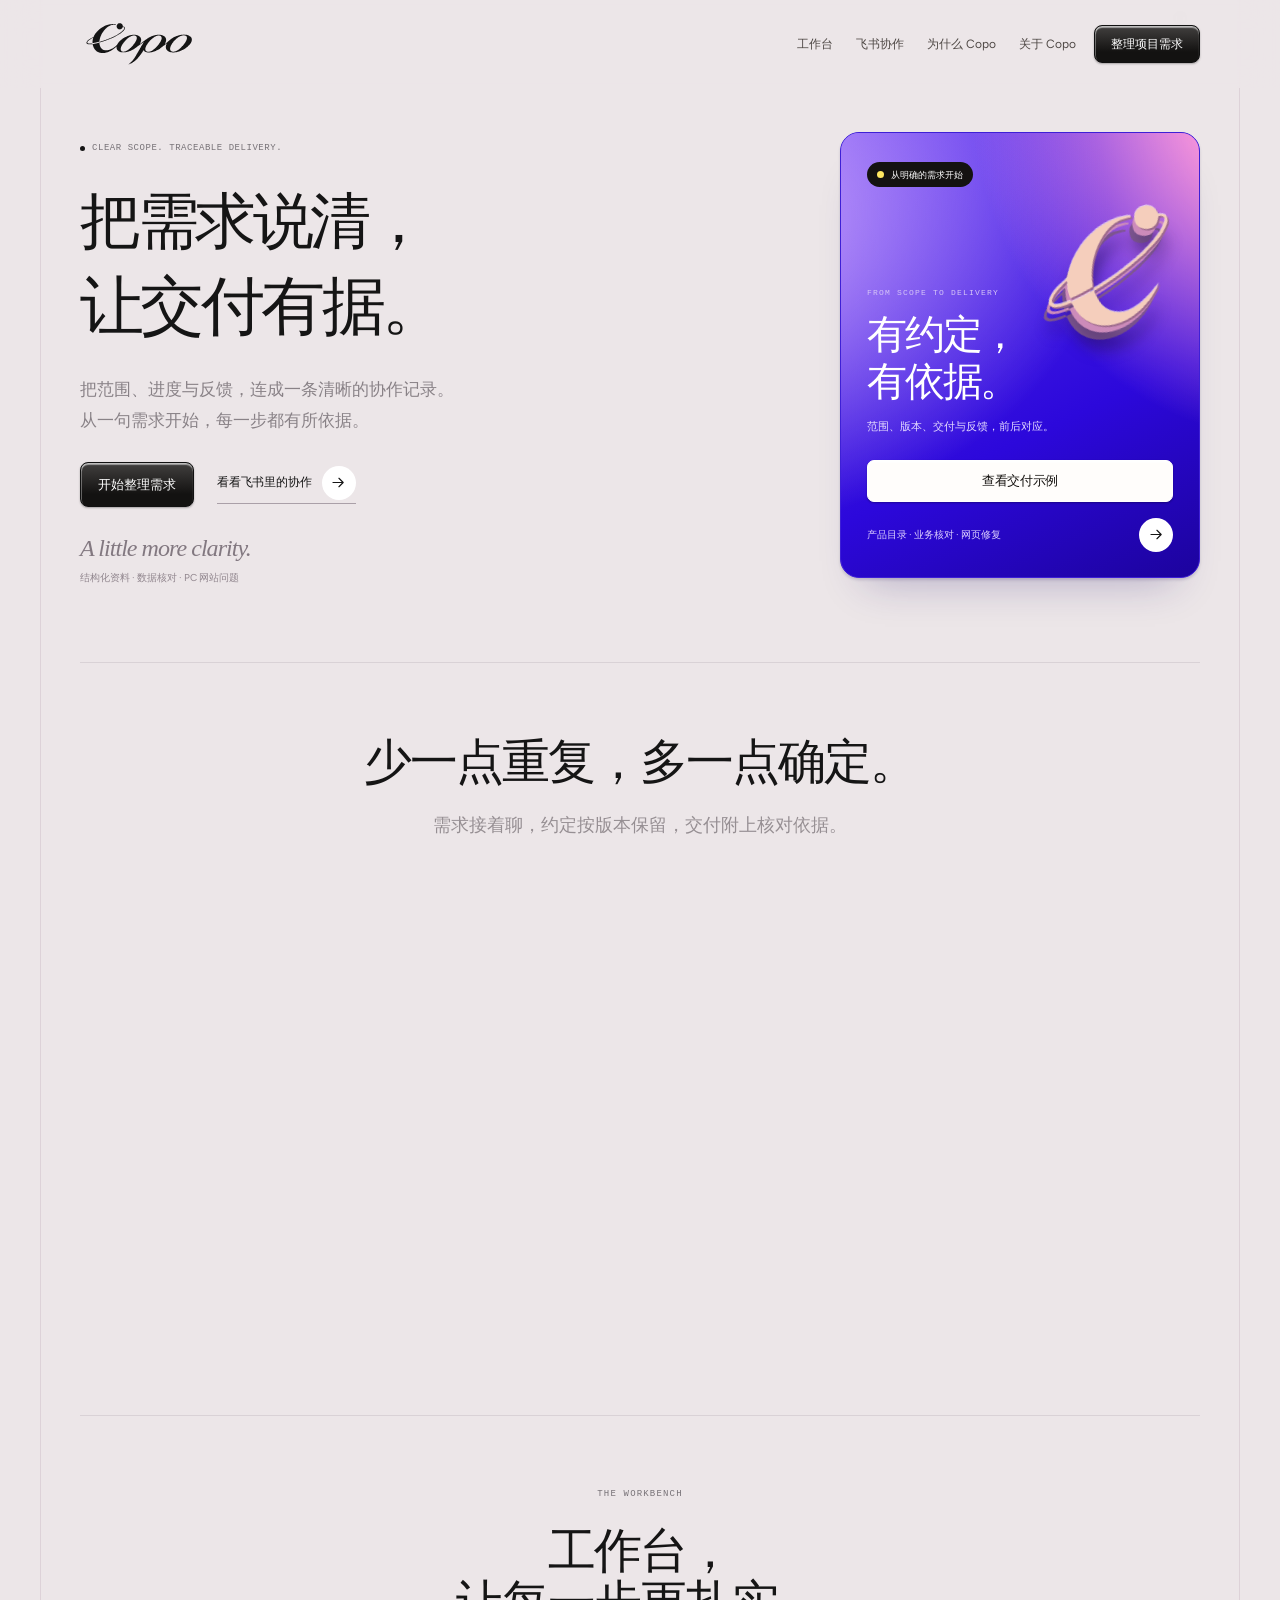
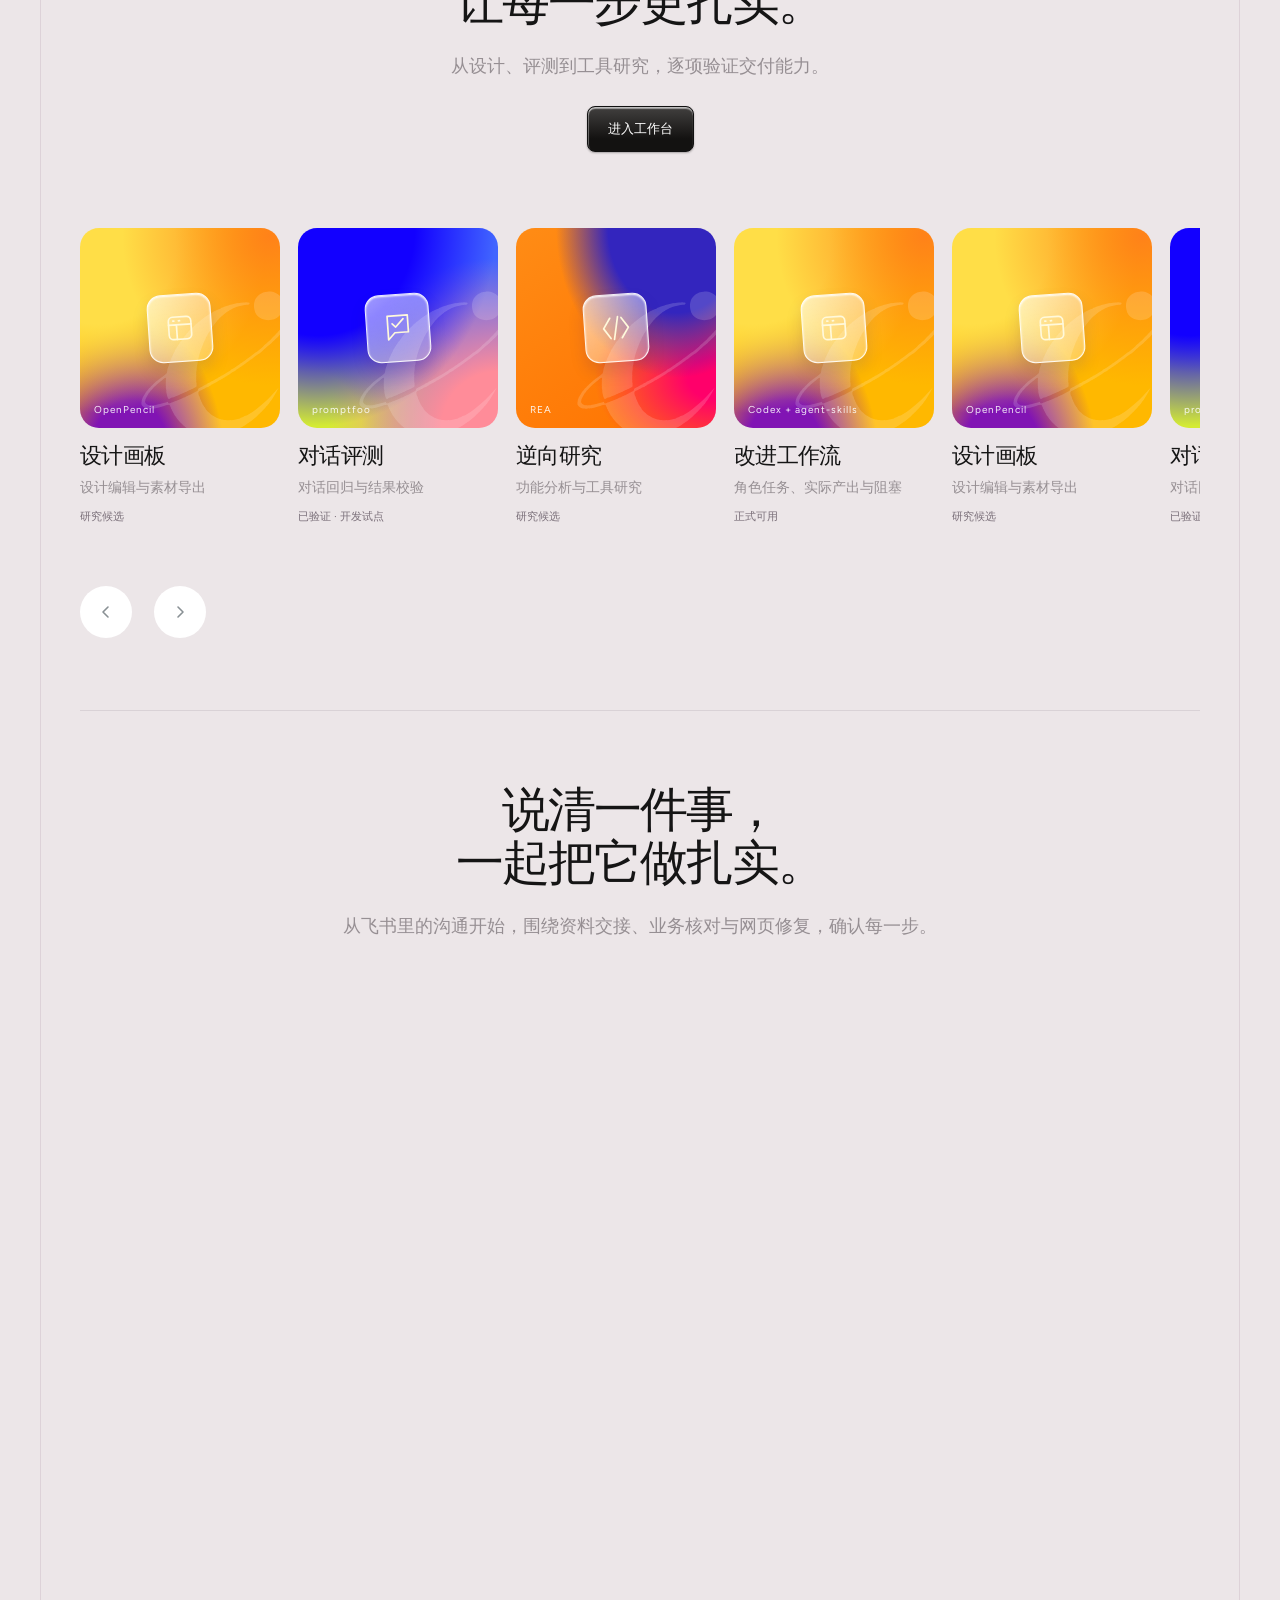
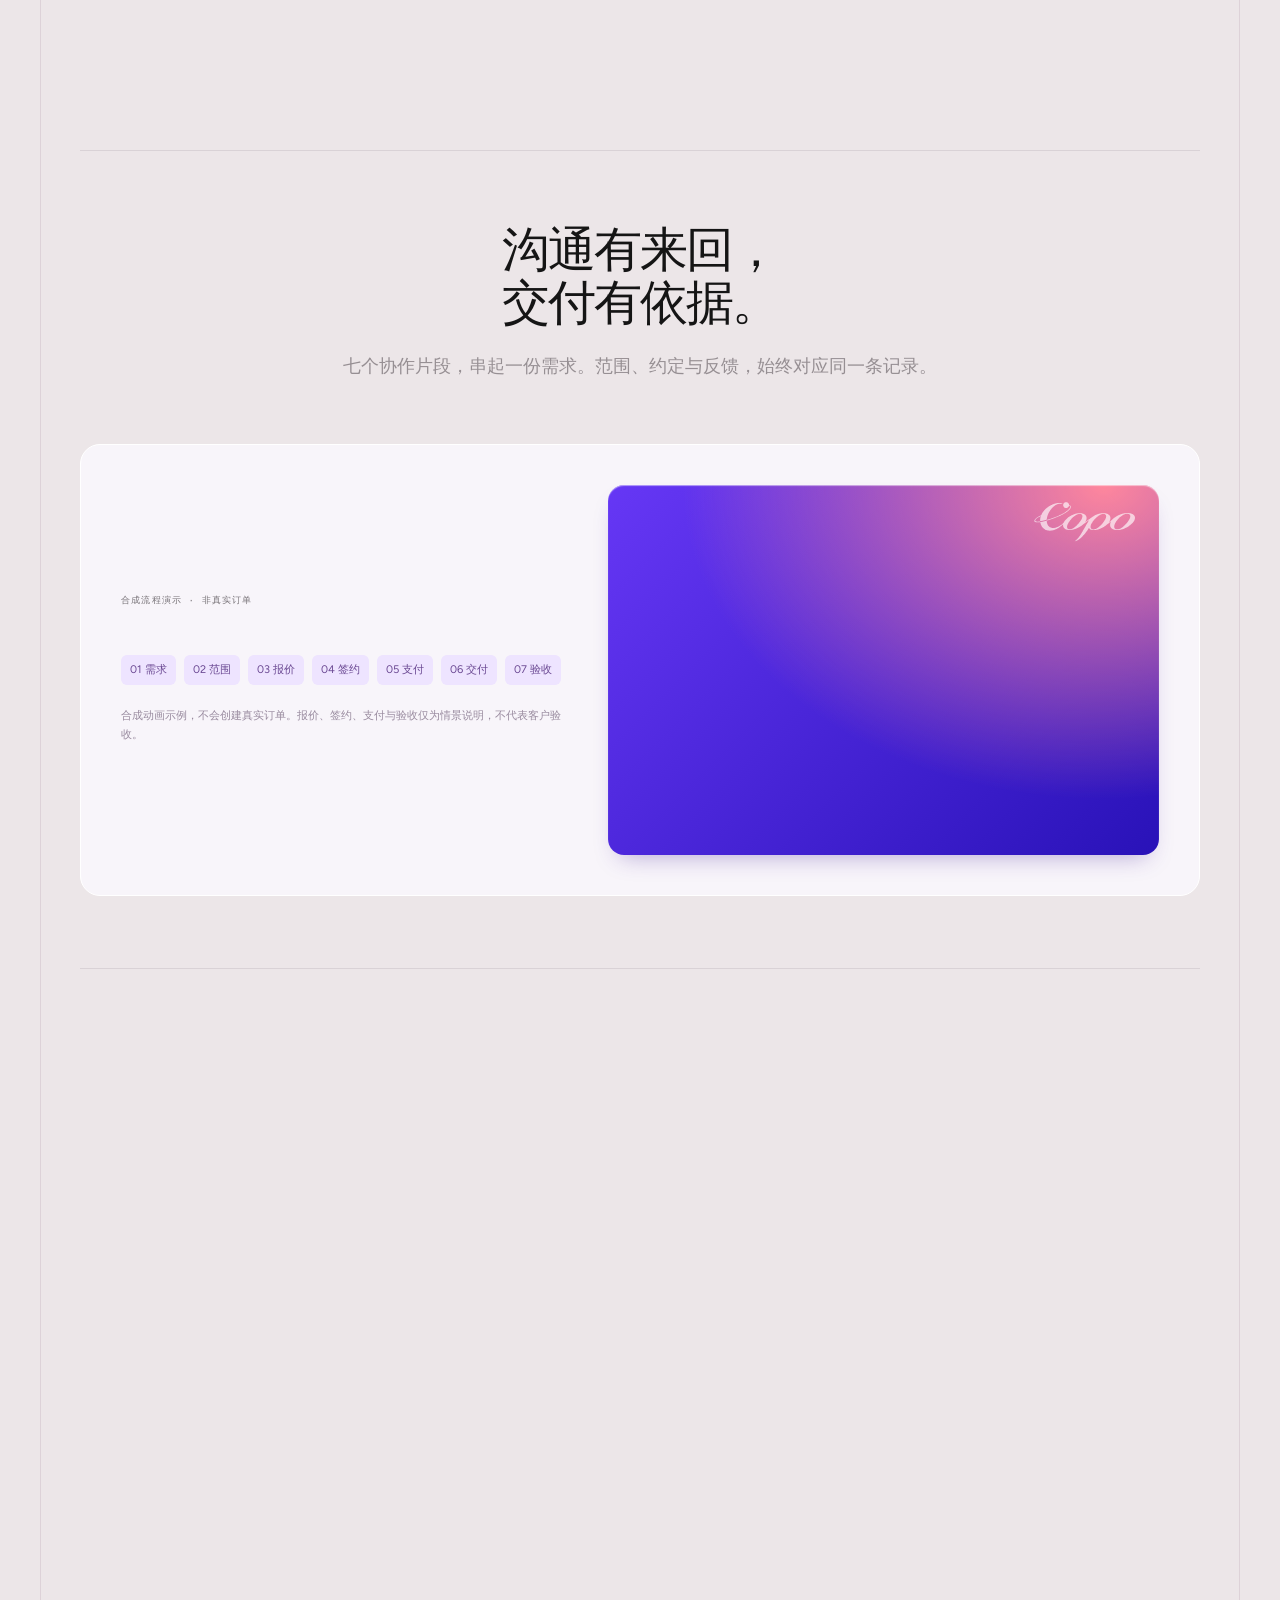
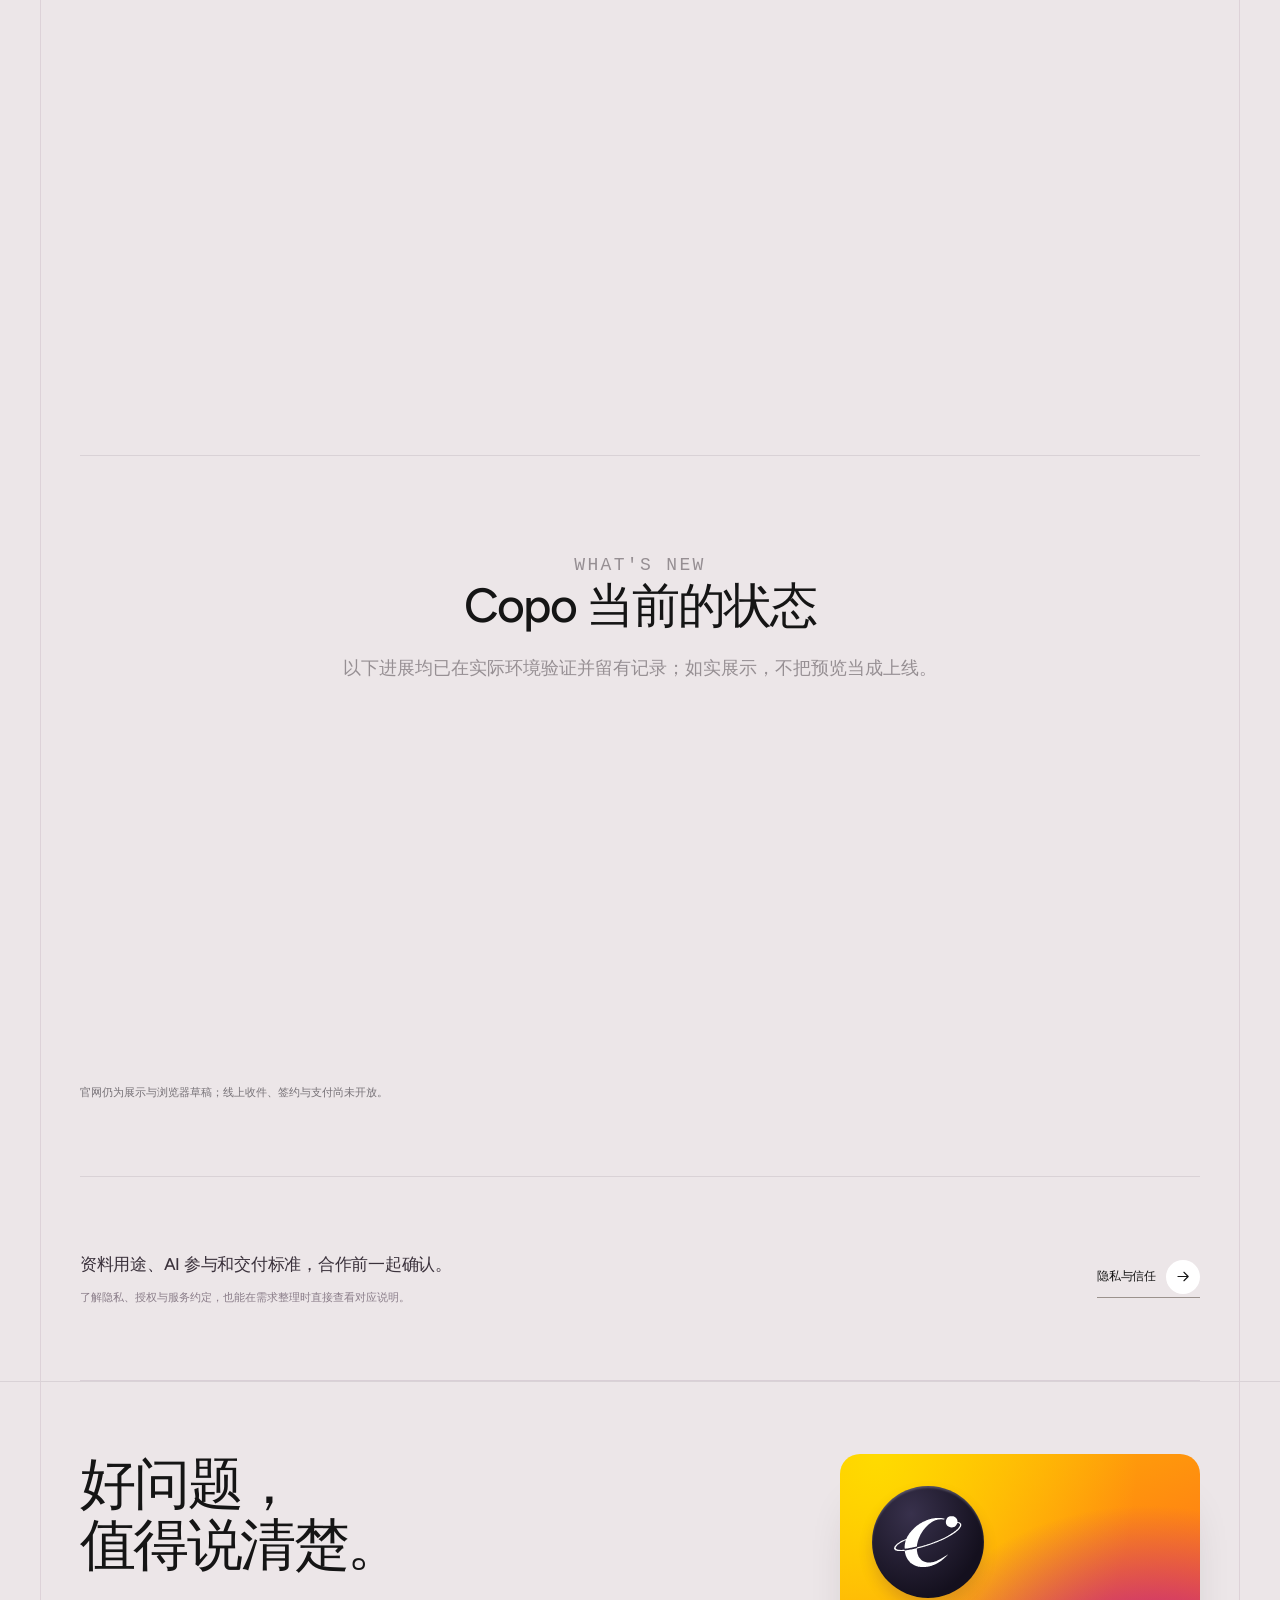
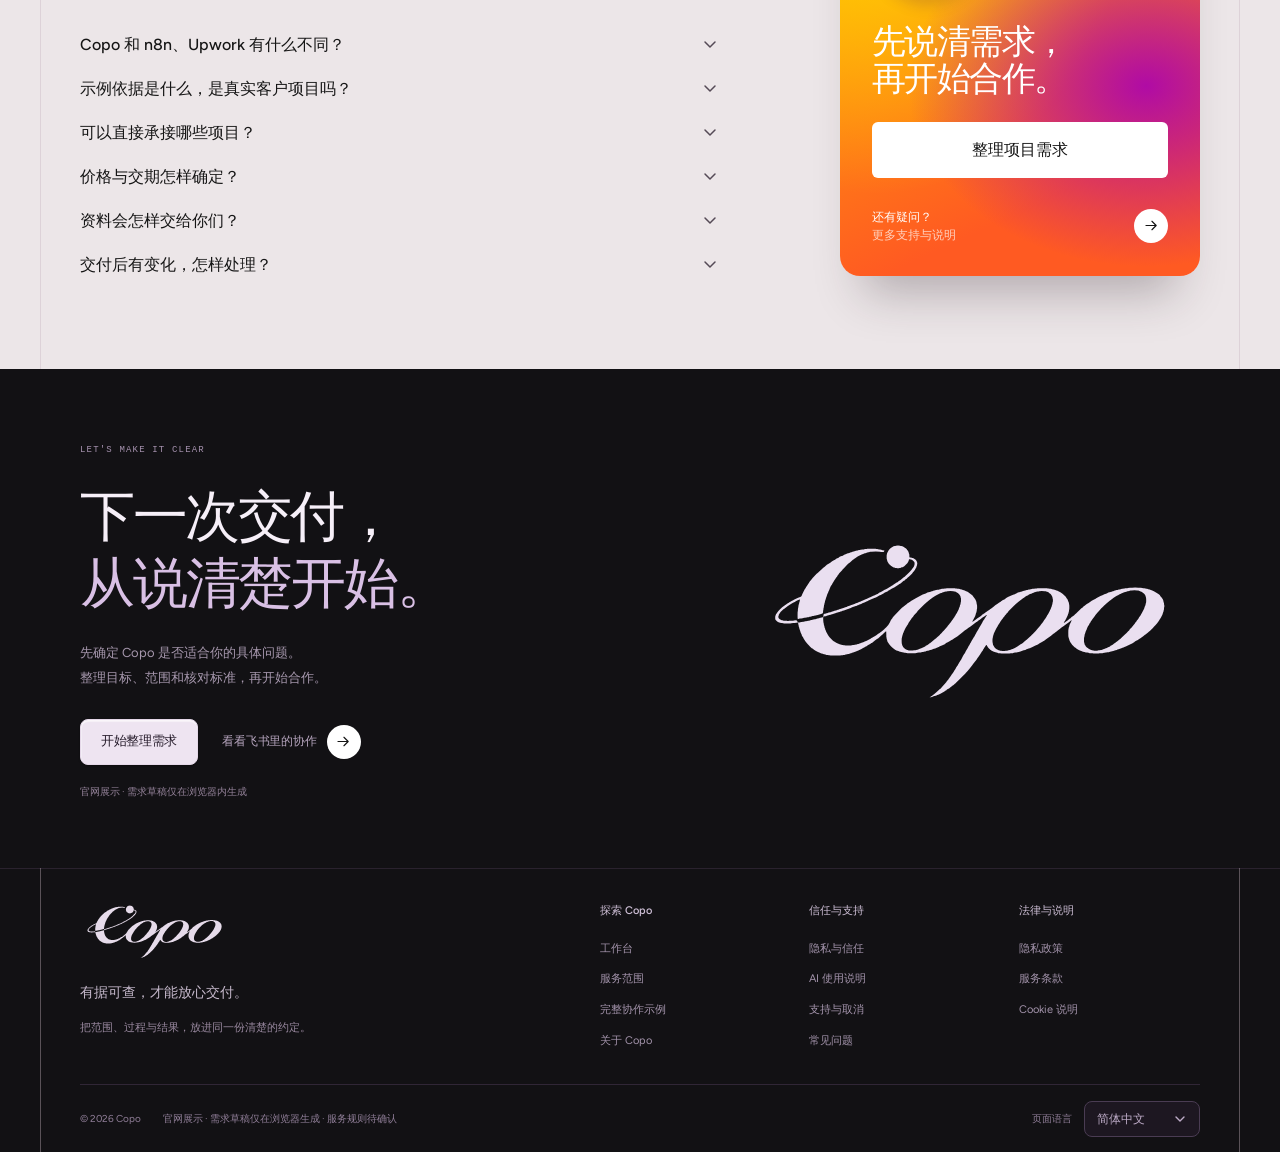
==== commit 3dd92a7b: "修复机器人自然驻场与连续跳台并修正手机预览链接" ====
--- a/index.html
+++ b/index.html
@@ -20,7 +20,7 @@
   <script src="robot-motion.js" defer></script>
   <script src="website-robot.js" defer></script>
 </head>
-<body data-page="home">
+<body data-surface="public" data-page="home">
   <a class="skip-link" href="#main">跳到主要内容</a>
   <header id="site-header"></header>
   <main id="main" tabindex="-1"></main>
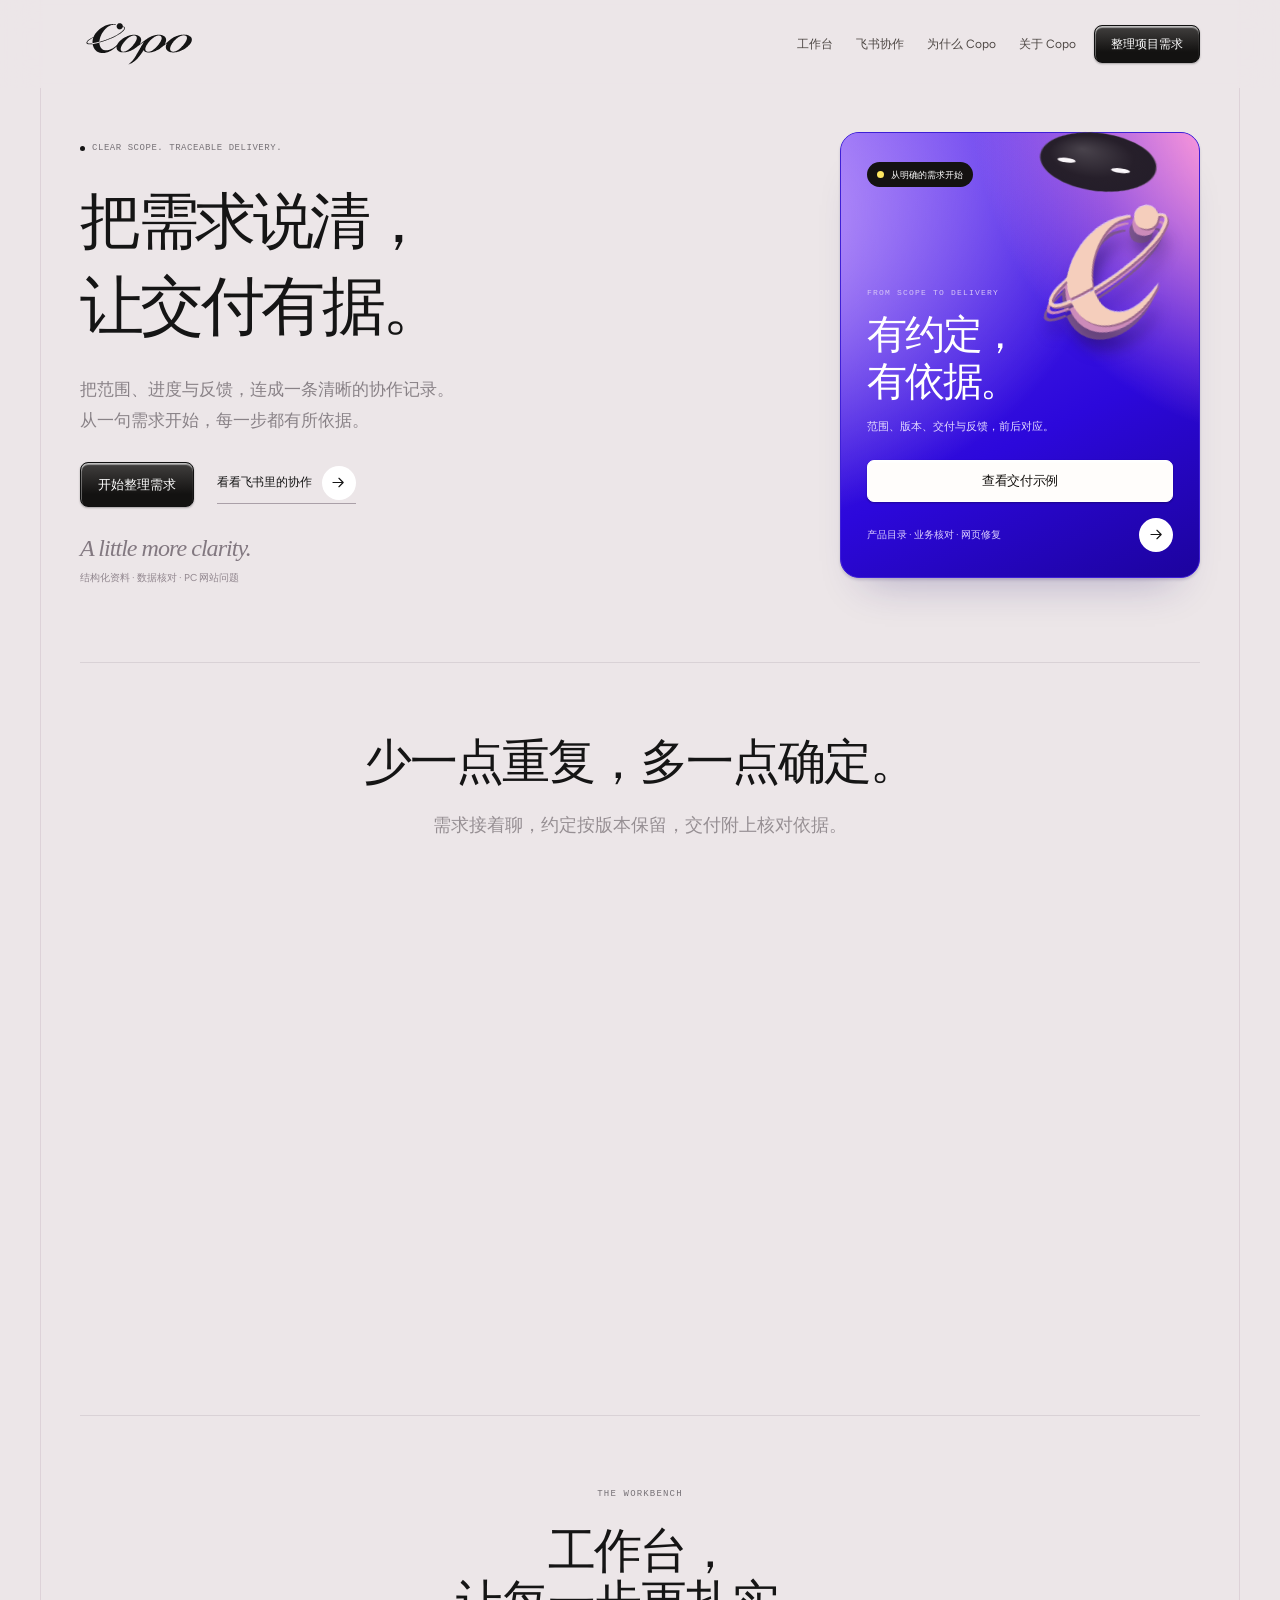
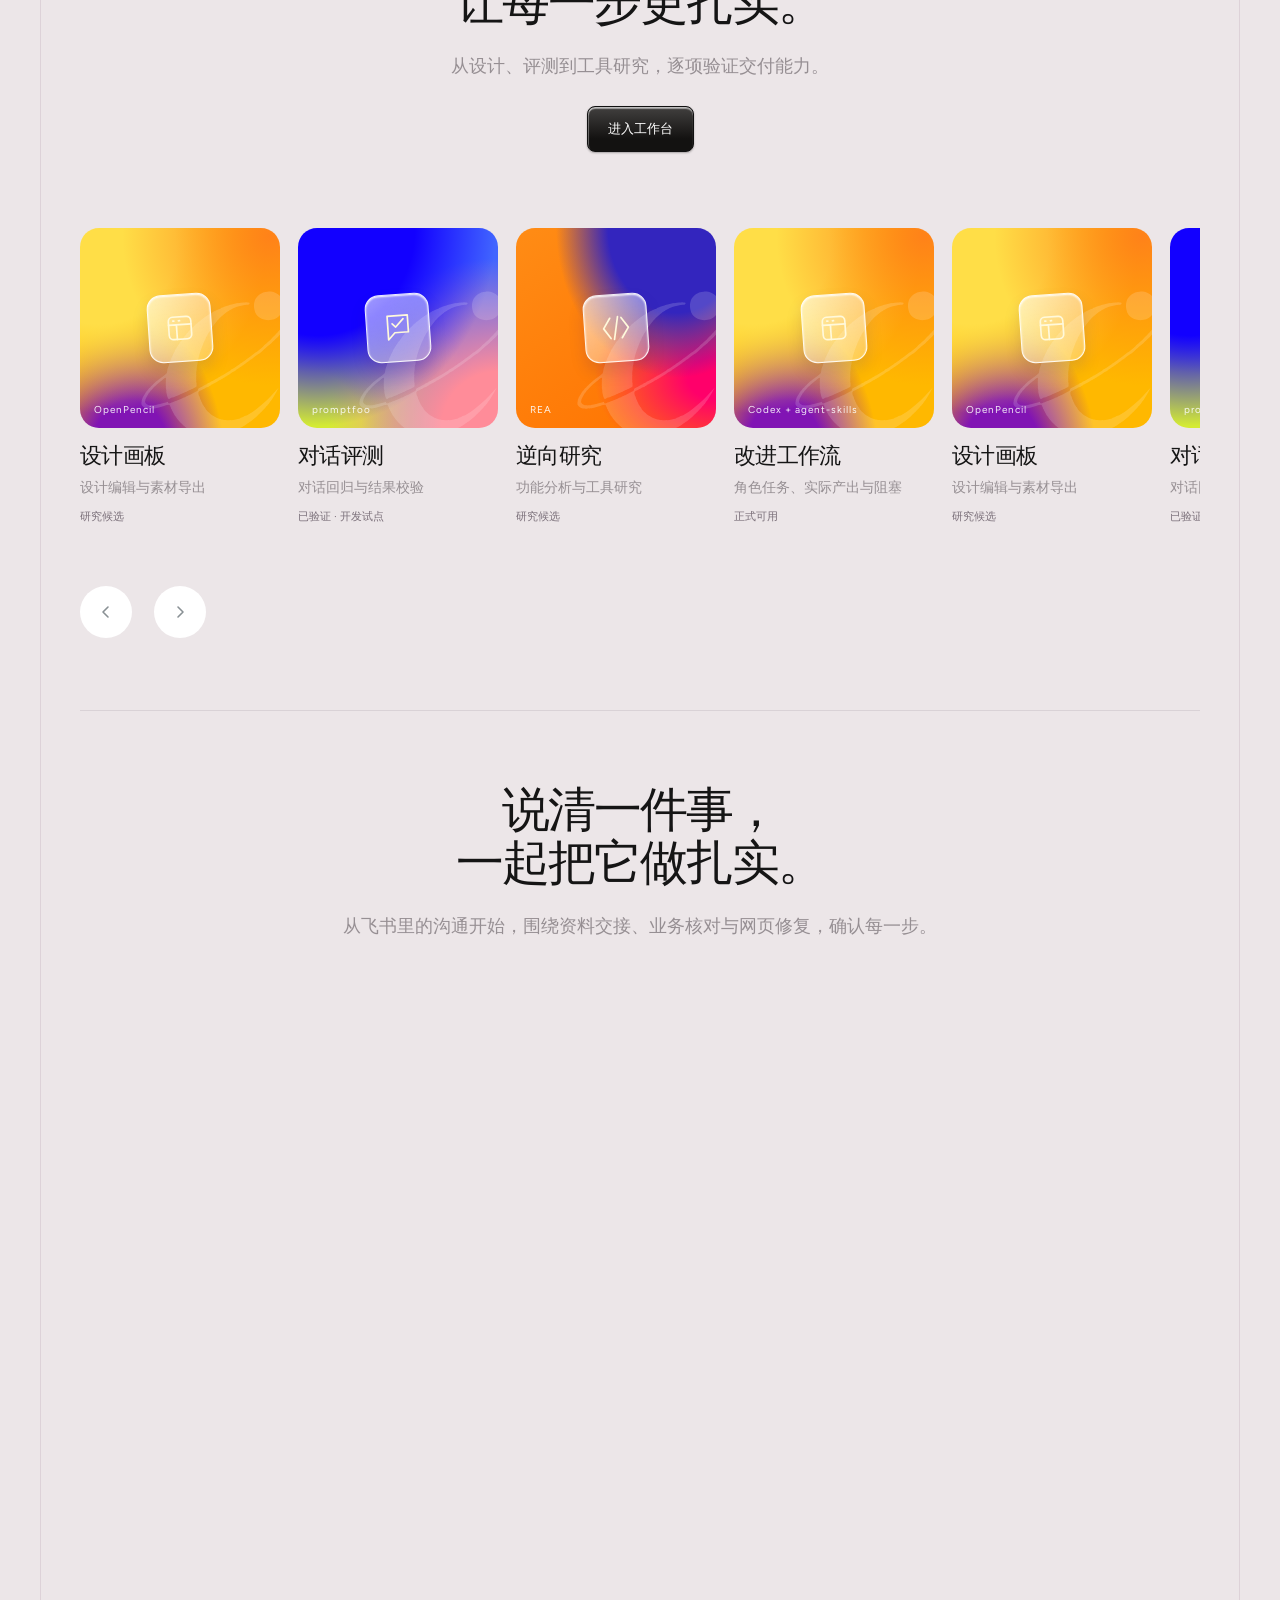
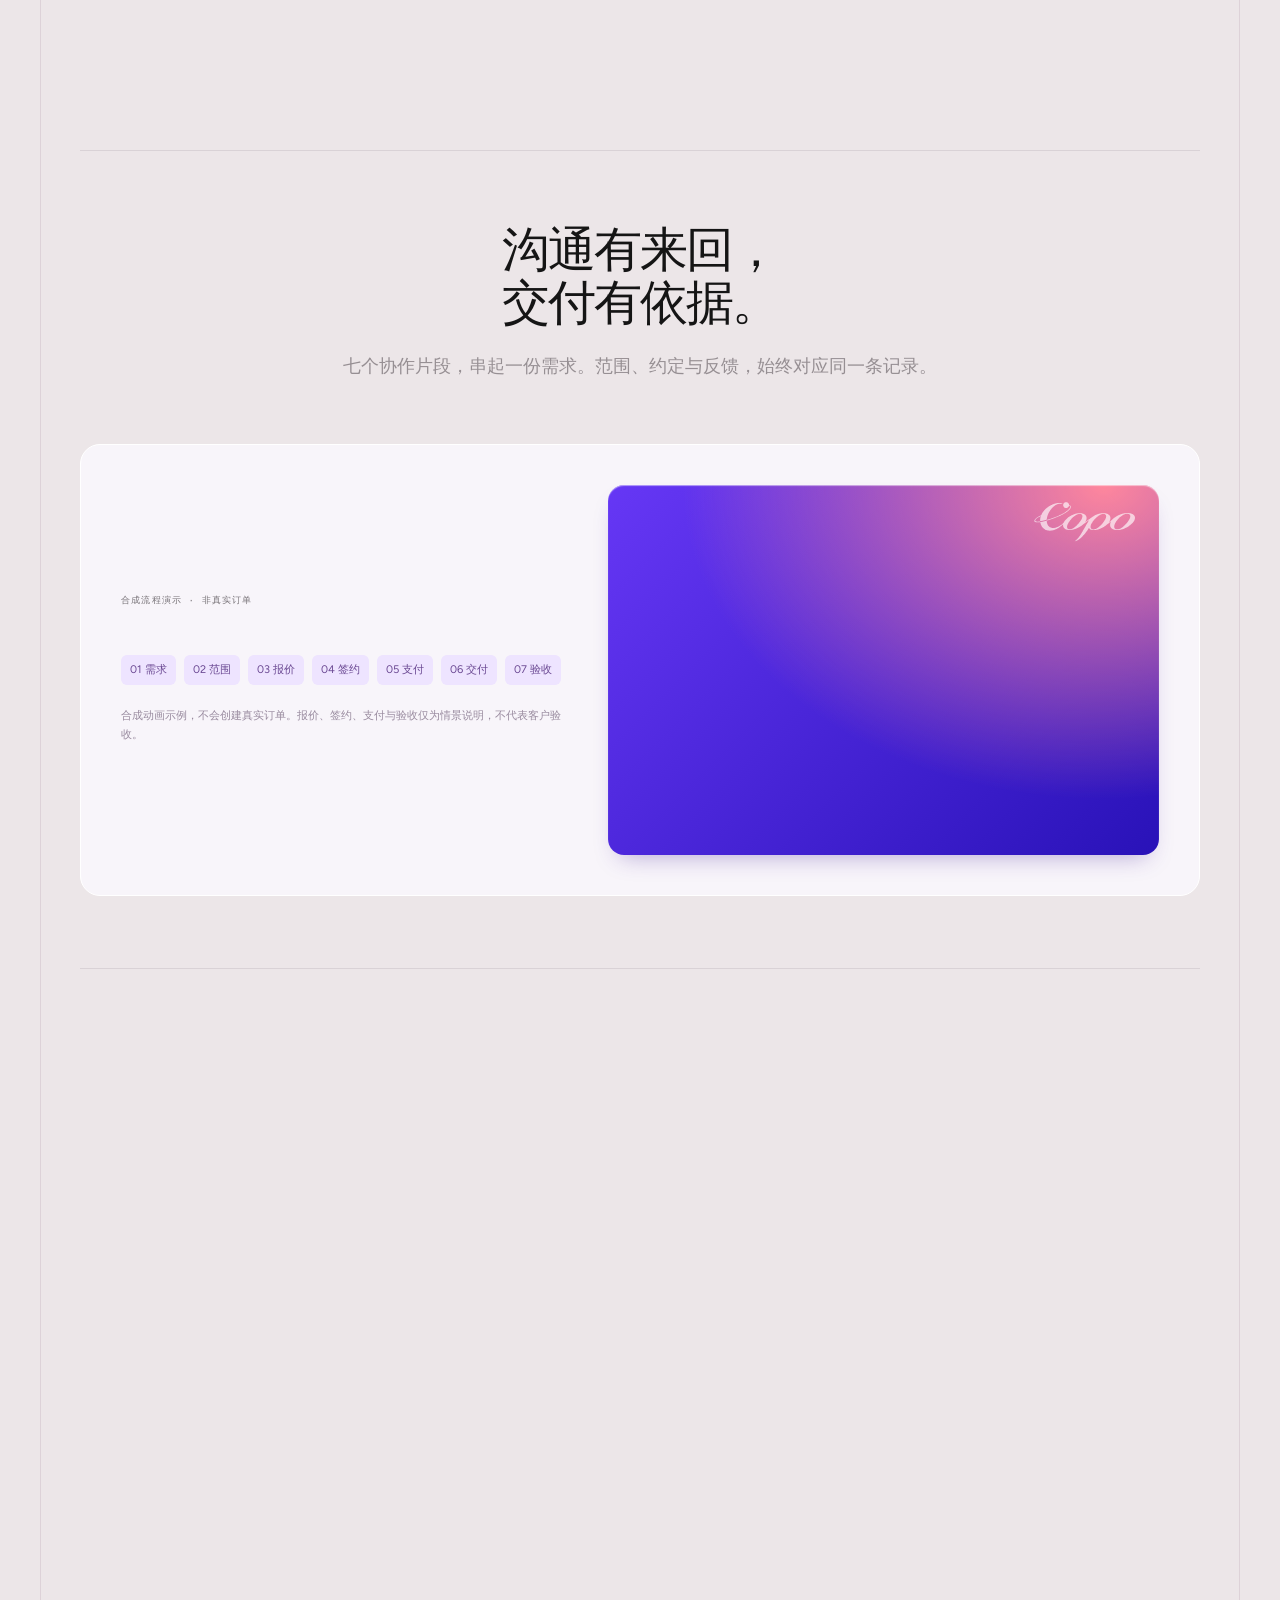
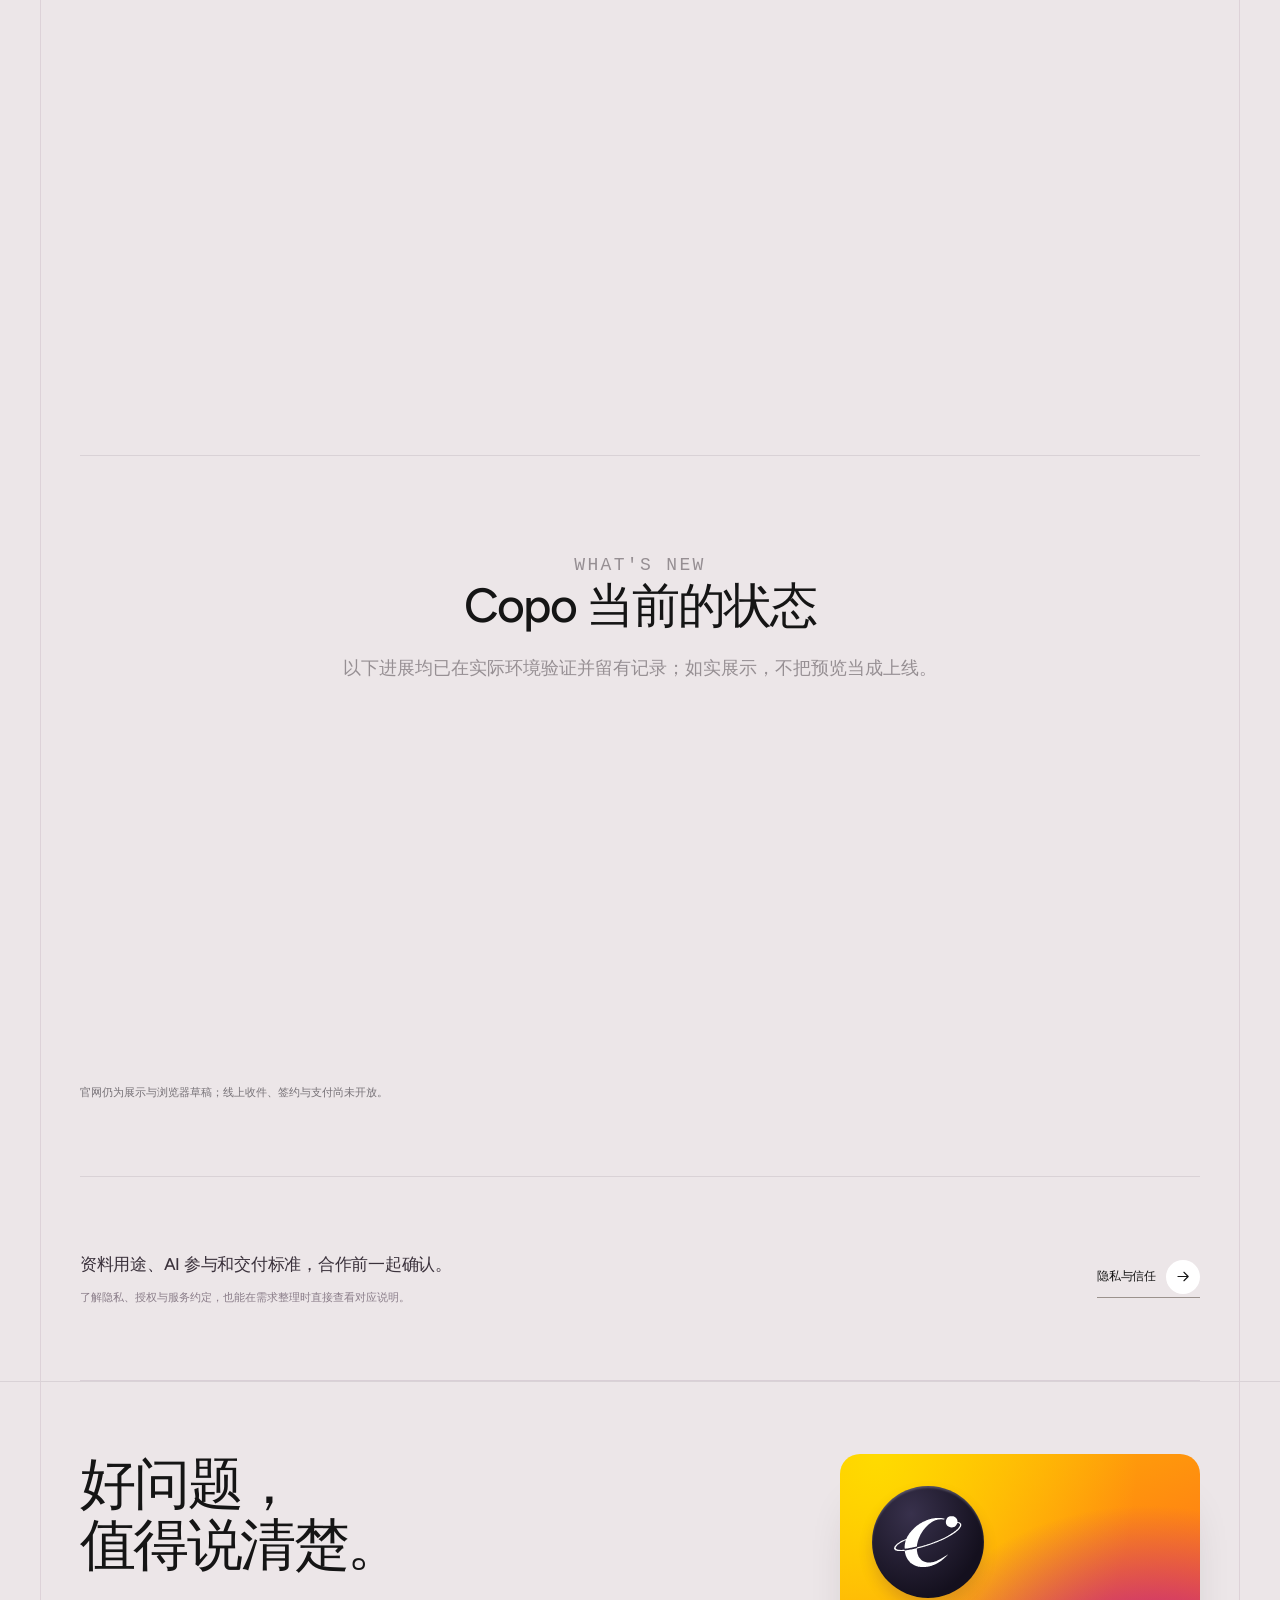
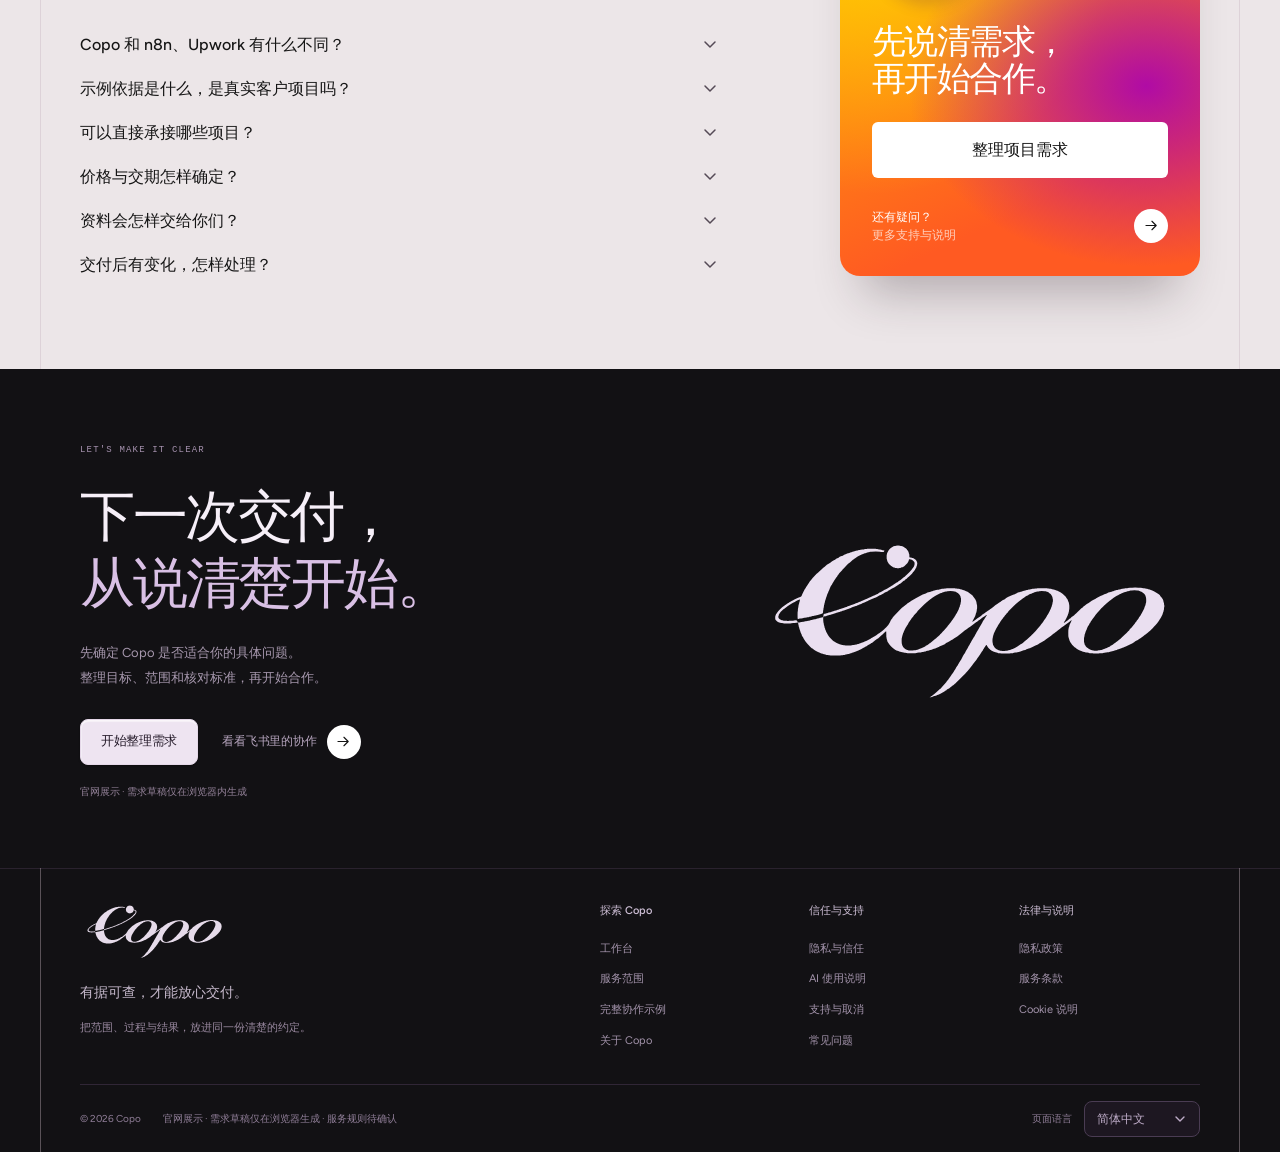
==== commit aca88805: "按真实卡片限定舞台并加入抗拉蓄势与轻微回弹" ====
--- a/index.html
+++ b/index.html
@@ -18,7 +18,7 @@
   <script src="robot.js" defer></script>
   <link rel="stylesheet" href="robot-motion.css">
   <script src="robot-motion.js" defer></script>
-  <script src="website-robot.js" defer></script>
+  <script src="website-robot.js?v=cards-resist-7" defer></script>
 </head>
 <body data-surface="public" data-page="home">
   <a class="skip-link" href="#main">跳到主要内容</a>
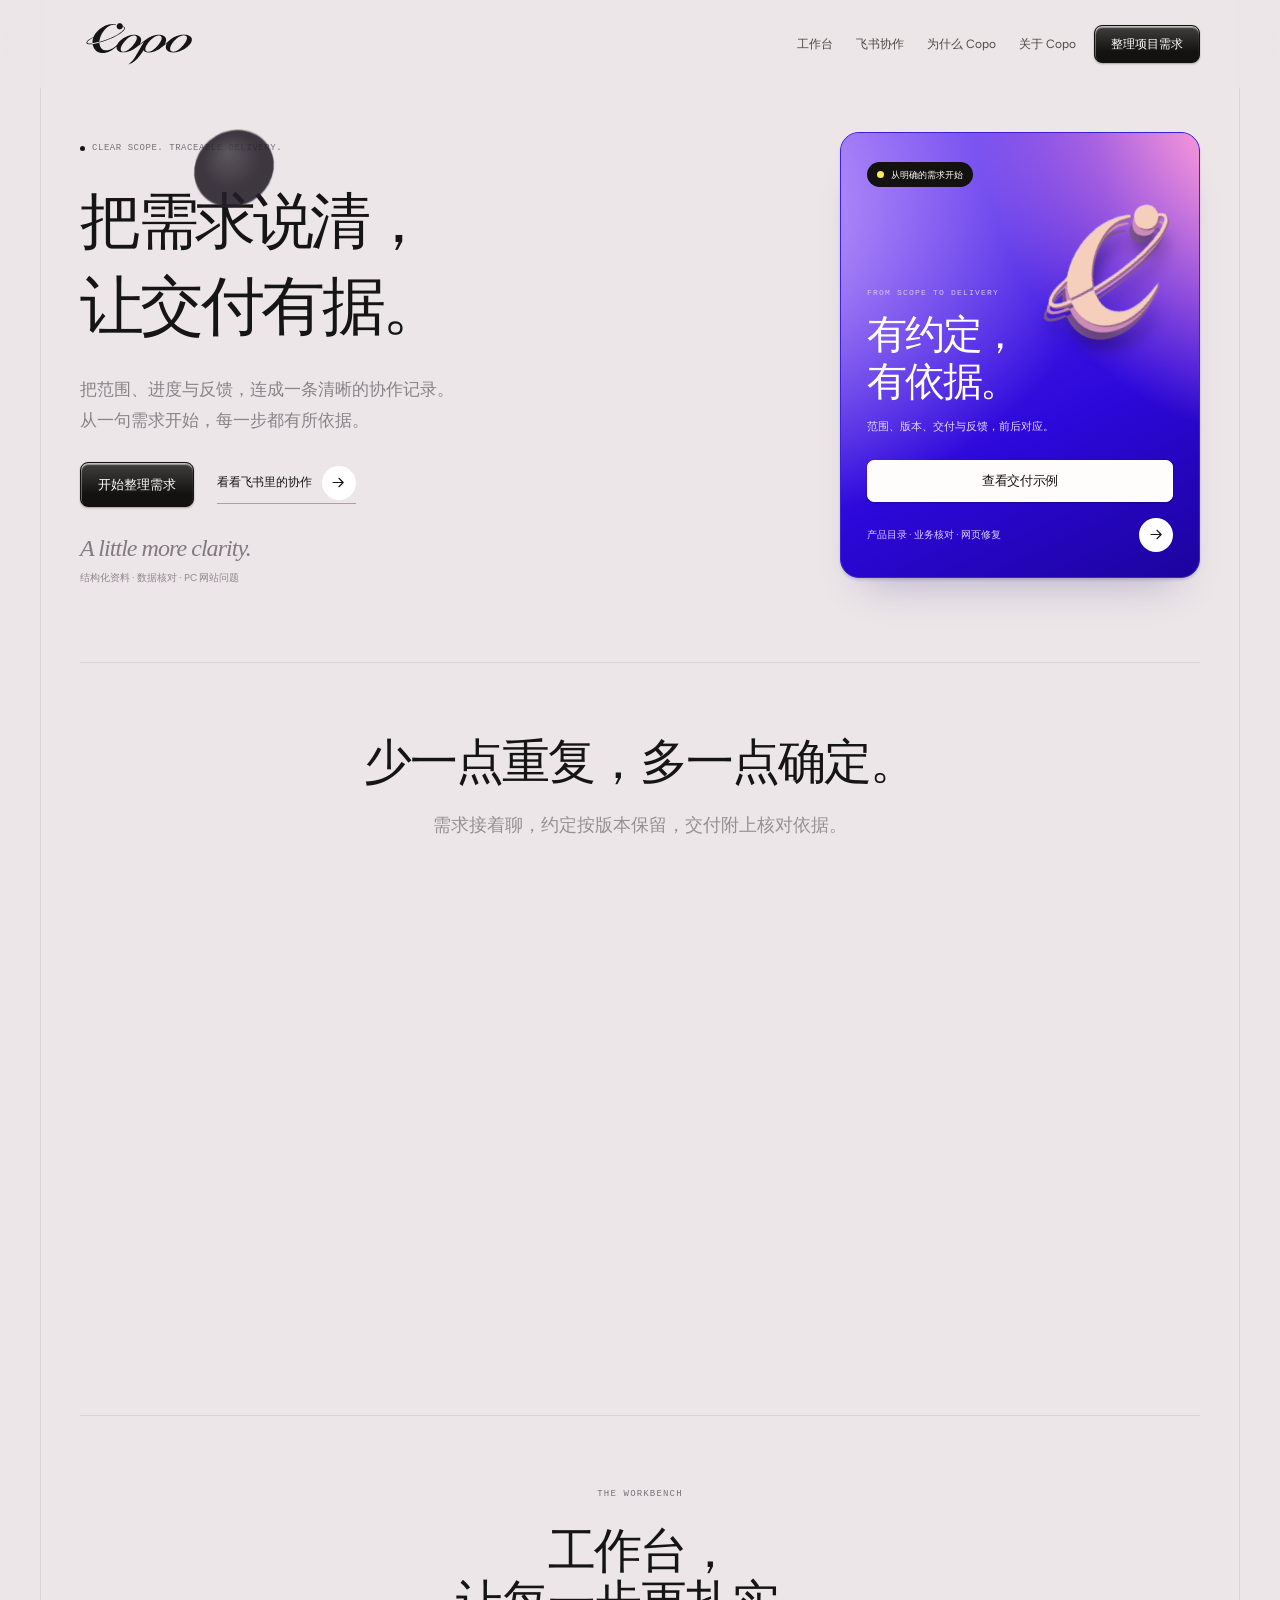
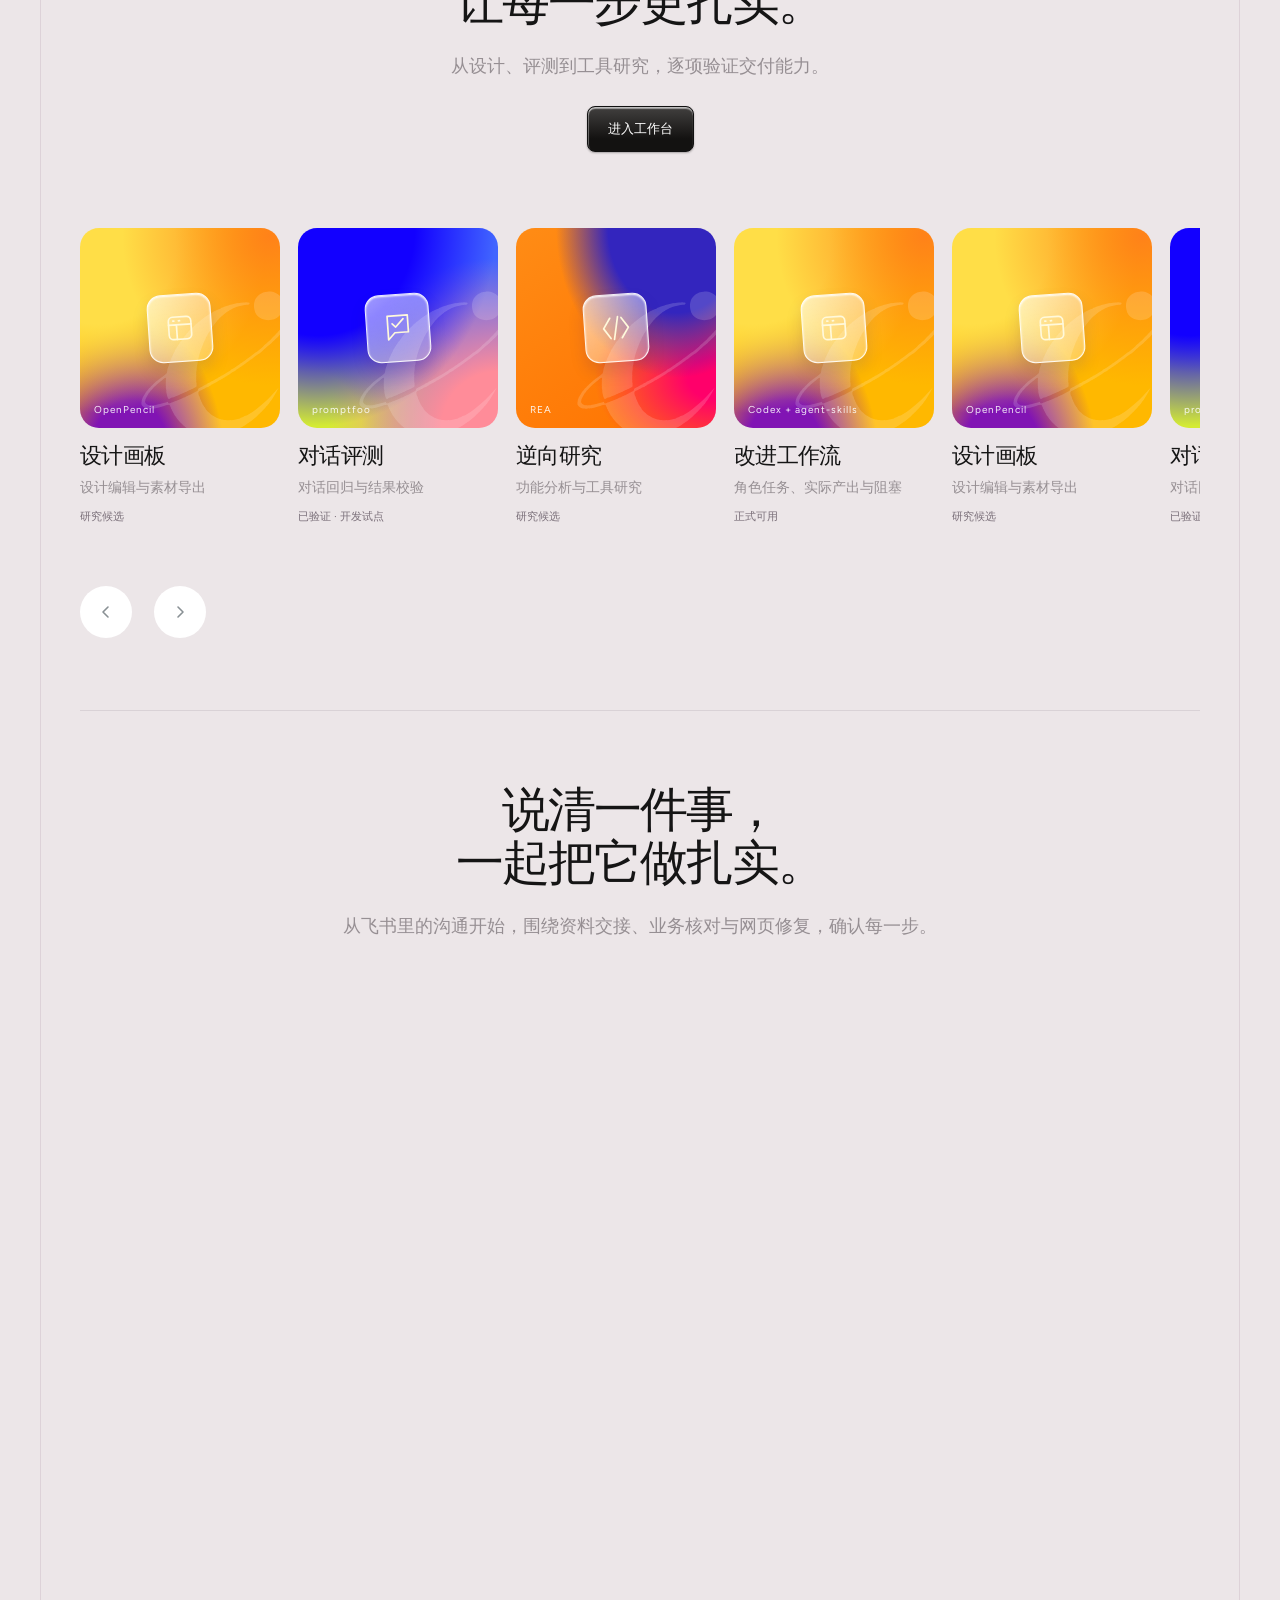
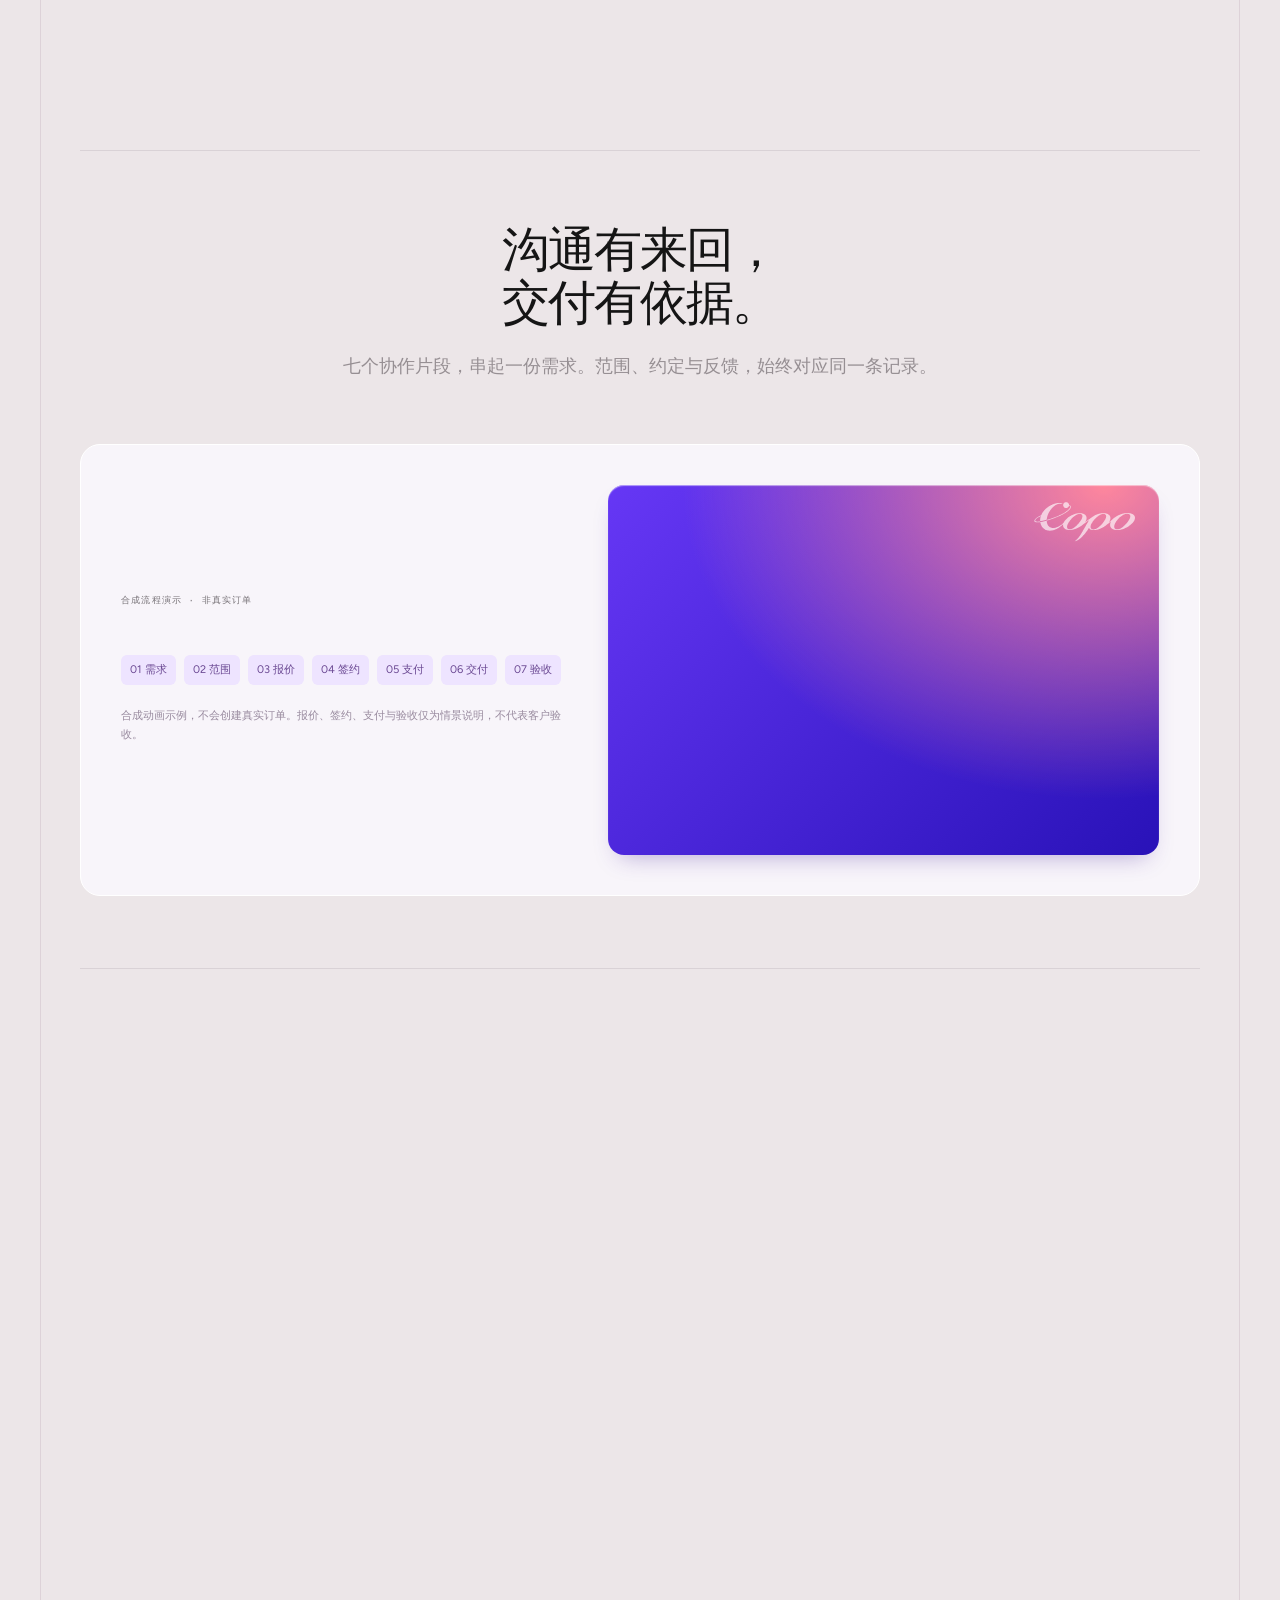
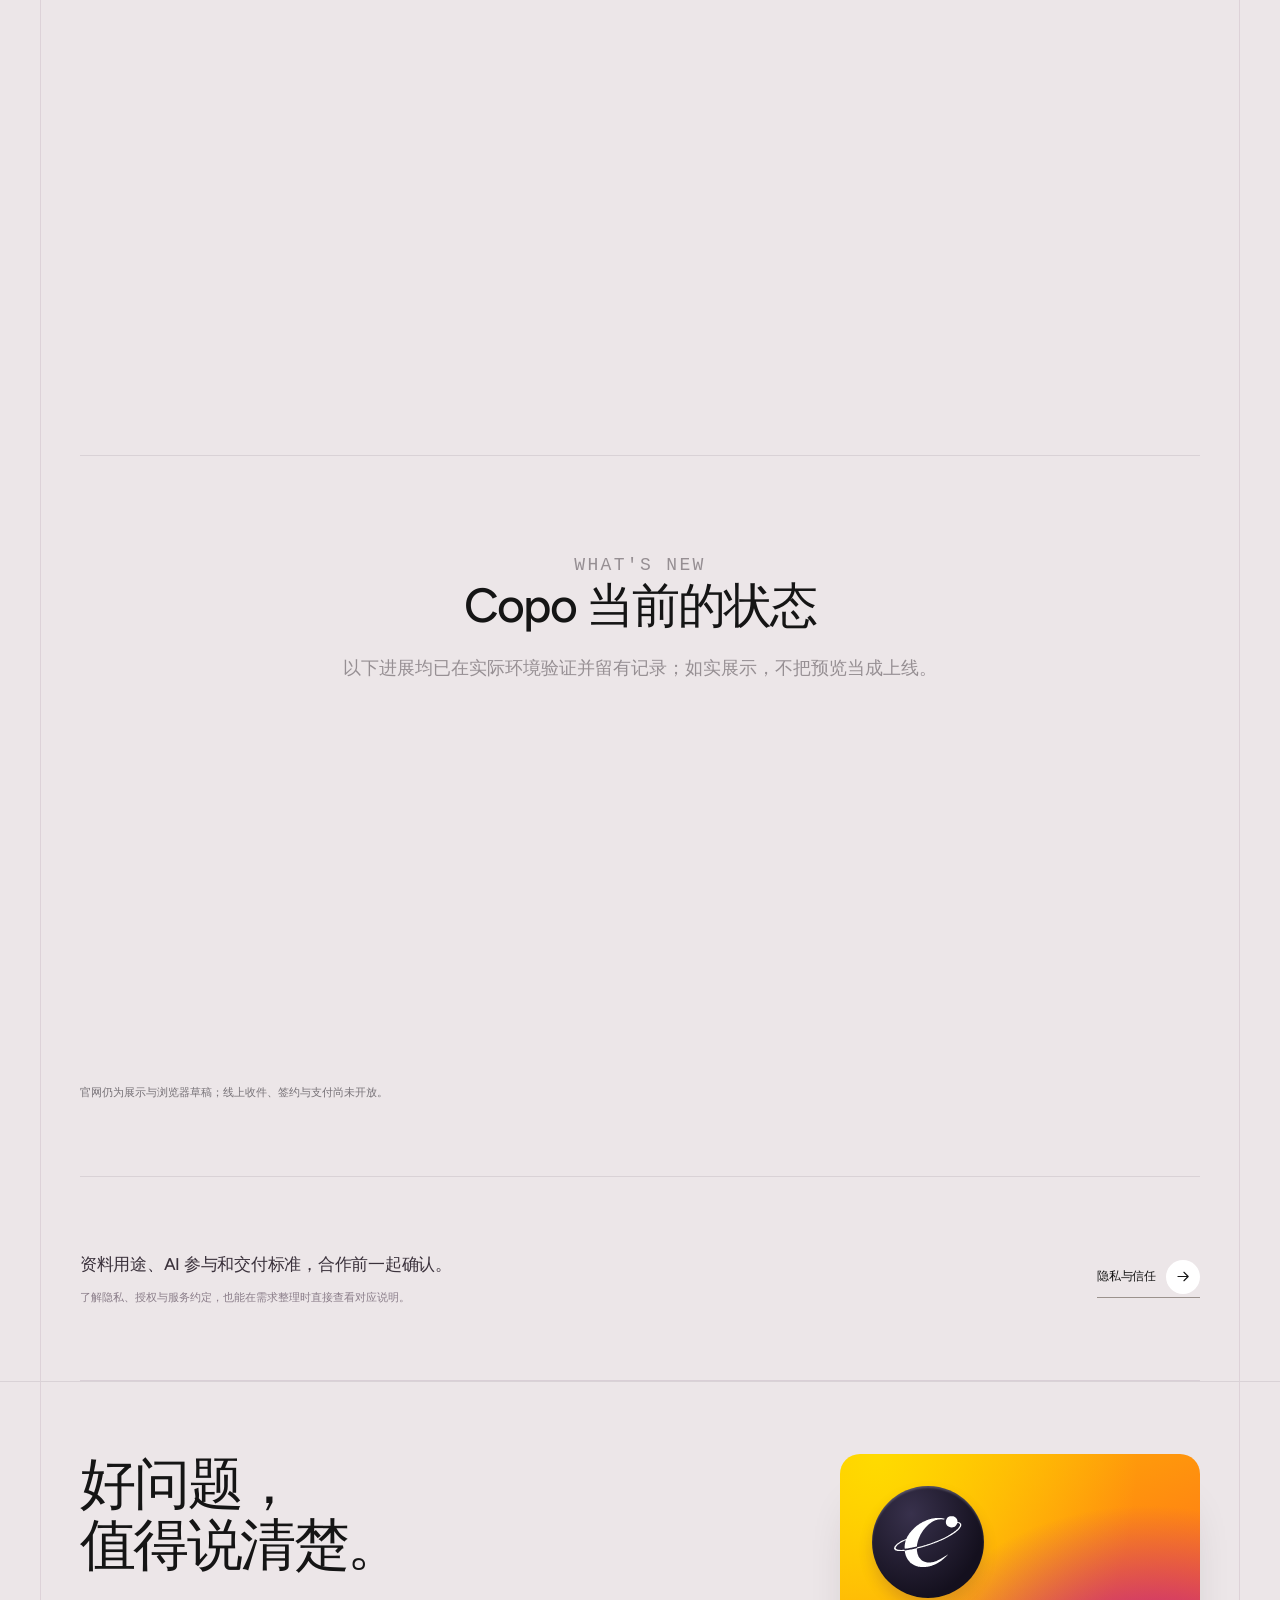
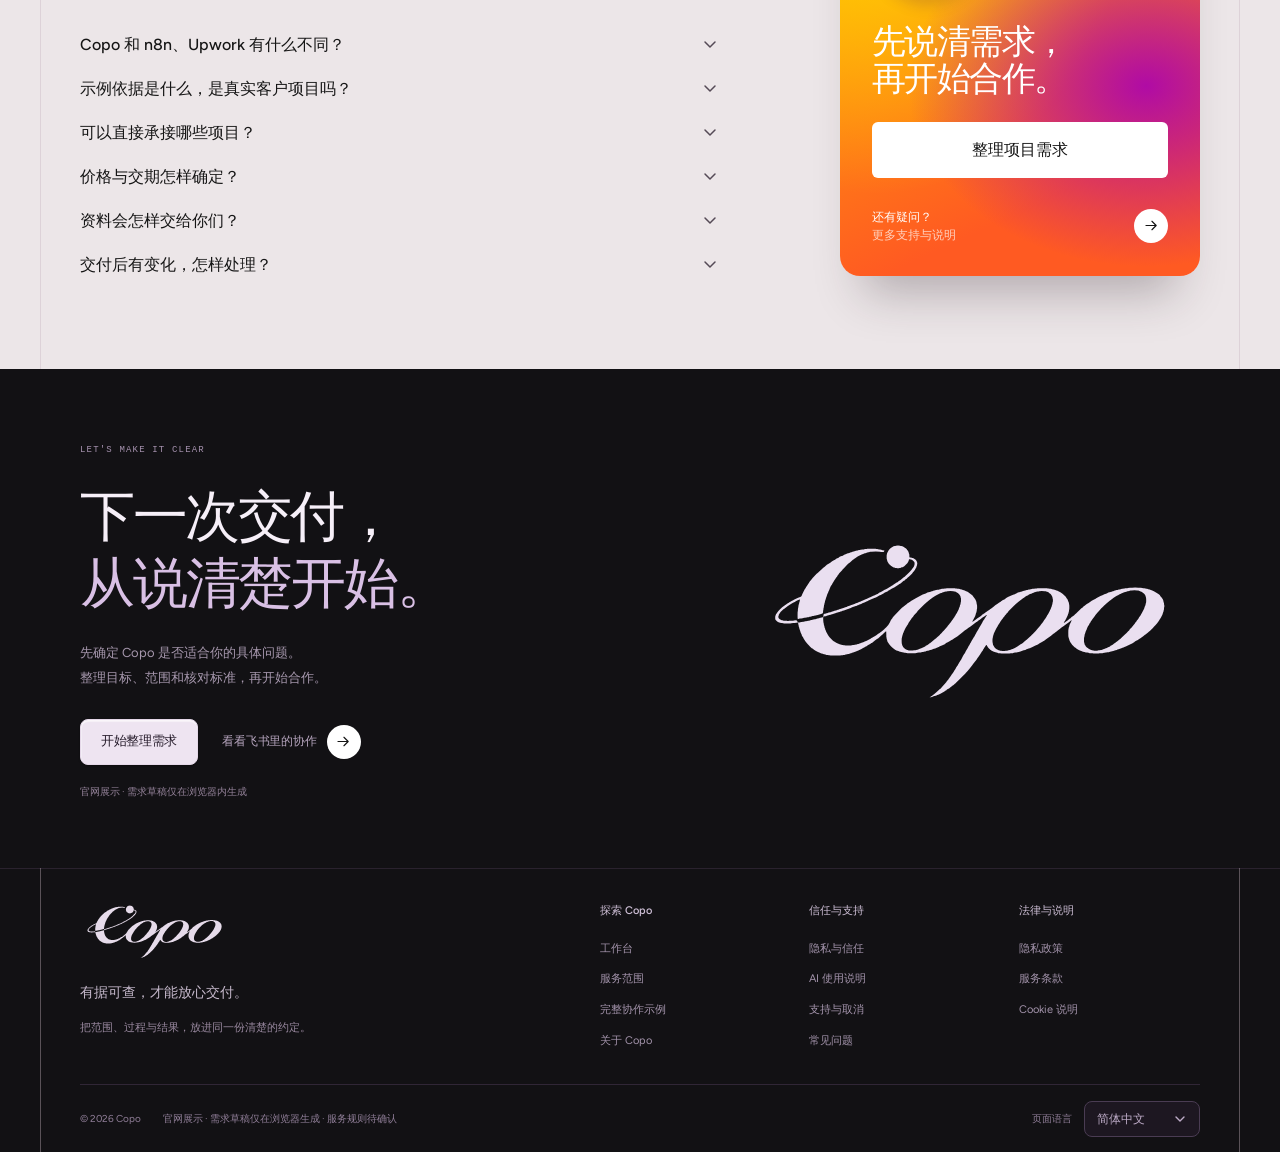
==== commit b6ffd0e9: "统一卡片60像素随动抵抗与静止表演隐藏生命周期" ====
--- a/index.html
+++ b/index.html
@@ -17,8 +17,8 @@
   <script src="website.js" defer></script>
   <script src="robot.js" defer></script>
   <link rel="stylesheet" href="robot-motion.css">
-  <script src="robot-motion.js" defer></script>
-  <script src="website-robot.js?v=cards-resist-7" defer></script>
+  <script src="robot-motion.js?v=journey60-8" defer></script>
+  <script src="website-robot.js?v=journey60-8" defer></script>
 </head>
 <body data-surface="public" data-page="home">
   <a class="skip-link" href="#main">跳到主要内容</a>
